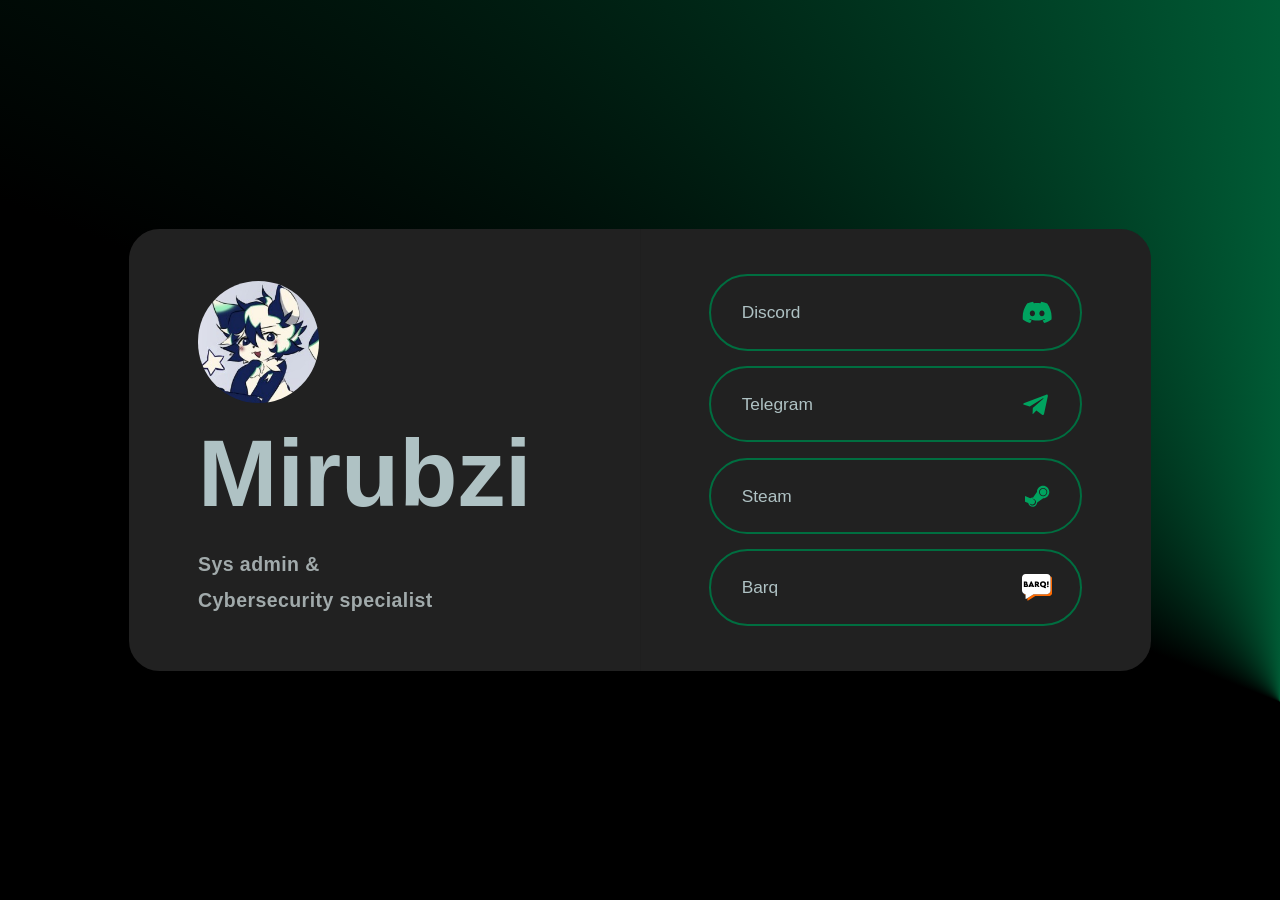
==== index.html @ ae023d07 "zxc" ====
<!DOCTYPE html>
<html lang="en" data-darkreader-proxy-injected="true">

<head>
  <meta http-equiv="Content-Type" content="text/html; charset=UTF-8">
  <title>Mirubzi</title>
  <meta name="viewport" content="width=device-width,initial-scale=1">
  <meta name="color-scheme" content="light only">
  <meta name="description" content="System administrator, cybersecurity specialist">
  <meta property="og:site_name" content="Mirubzi">
  <meta property="og:title" content="Mirubzi">
  <meta property="og:type" content="website">
  <meta property="og:description" content="System administrator, cybersecurity specialist">
  <meta property="og:image" content="https://mirubzi.carrd.co/assets/images/card.jpg?v=2075f496">
  <meta property="og:image:type" content="image/jpeg">
  <meta property="og:image:width" content="1280">
  <meta property="og:image:height" content="800">
  <meta property="og:url" content="https://mirubzi.carrd.co">
  <meta property="twitter:card" content="summary_large_image">
  <link rel="canonical" href="https://mirubzi.carrd.co/">
  <link rel="icon" type="image/x-icon" href="./img/image04.jpg">
  <link rel="alternate" hreflang="ru" href="./Mirubzi-ru.html">
  <style>
    html,
    body,
    div,
    span,
    applet,
    object,
    iframe,
    h1,
    h2,
    h3,
    h4,
    h5,
    h6,
    p,
    blockquote,
    pre,
    a,
    abbr,
    acronym,
    address,
    big,
    cite,
    code,
    del,
    dfn,
    em,
    img,
    ins,
    kbd,
    q,
    s,
    samp,
    small,
    strike,
    strong,
    sub,
    sup,
    tt,
    var,
    b,
    u,
    i,
    center,
    dl,
    dt,
    dd,
    ol,
    ul,
    li,
    fieldset,
    form,
    label,
    legend,
    table,
    caption,
    tbody,
    tfoot,
    thead,
    tr,
    th,
    td,
    article,
    aside,
    canvas,
    details,
    embed,
    figure,
    figcaption,
    footer,
    header,
    hgroup,
    menu,
    nav,
    output,
    ruby,
    section,
    summary,
    time,
    mark,
    audio,
    video {
      margin: 0;
      padding: 0;
      border: 0;
      font-size: 100%;
      font: inherit;
      vertical-align: baseline;
    }

    article,
    aside,
    details,
    figcaption,
    figure,
    footer,
    header,
    hgroup,
    menu,
    nav,
    section {
      display: block;
    }

    body {
      line-height: 1;
    }

    ol,
    ul {
      list-style: none;
    }

    blockquote,
    q {
      quotes: none;
    }

    blockquote:before,
    blockquote:after,
    q:before,
    q:after {
      content: '';
      content: none;
    }

    table {
      border-collapse: collapse;
      border-spacing: 0;
    }

    body {
      -webkit-text-size-adjust: none
    }

    mark {
      background-color: transparent;
      color: inherit
    }

    input::-moz-focus-inner {
      border: 0;
      padding: 0
    }

    input[type="text"],
    input[type="email"],
    select,
    textarea {
      -moz-appearance: none;
      -webkit-appearance: none;
      -ms-appearance: none;
      appearance: none
    }

    *,
    *:before,
    *:after {
      box-sizing: border-box;
    }

    body {
      line-height: 1.0;
      min-height: var(--viewport-height);
      min-width: 320px;
      overflow-x: hidden;
      word-wrap: break-word;
    }

    body:before {
      background-attachment: scroll;
      content: '';
      display: block;
      height: var(--background-height);
      left: 0;
      pointer-events: none;
      position: fixed;
      top: 0;
      transform: scale(1);
      width: 100vw;
      z-index: 0;
      background-image: conic-gradient(from 115deg at 100% 78%, #000000 49%, #006E40 72%);
      background-position: 0% 0%;
      background-repeat: repeat;
      background-size: auto;
    }

    body:after {
      background-color: #000000;
      content: '';
      display: block;
      height: 90%;
      left: 0;
      opacity: 0;
      pointer-events: none;
      position: fixed;
      top: 0;
      transform: scale(1);
      transition: opacity 1.375s ease-in-out 0s, visibility 1.375s 0s;
      visibility: hidden;
      width: 100%;
      z-index: 1;
    }

    body.is-loading:after {
      opacity: 1;
      visibility: visible;
    }

    :root {
      --background-height: 100vh;
      --site-language-alignment: left;
      --site-language-direction: ltr;
      --site-language-flex-alignment: flex-start;
      --site-language-indent-left: 1;
      --site-language-indent-right: 0;
      --viewport-height: 100vh;
    }

    html {
      font-size: 18pt;
    }

    u {
      text-decoration: underline;
    }

    strong {
      color: inherit;
      font-weight: bolder;
    }

    em {
      font-style: italic;
    }

    code {
      background-color: rgba(144, 144, 144, 0.25);
      border-radius: 0.25em;
      font-family: "Google Sans", sans-serif;
      font-size: 0.9em;
      font-weight: normal;
      letter-spacing: 0;
      margin: 0 0.25em;
      padding: 0.25em 0.5em;
      text-indent: 0;
    }

    mark {
      background-color: rgba(144, 144, 144, 0.25);
    }

    spoiler-text {
      -webkit-text-stroke: 0;
      background-color: rgba(32, 32, 32, 0.75);
      text-shadow: none;
      color: transparent;
      cursor: pointer;
      transition: color 0.1s ease-in-out;
    }

    spoiler-text.active {
      color: #FFFFFF;
      cursor: text;
    }

    s {
      text-decoration: line-through;
    }

    sub {
      font-size: smaller;
      vertical-align: sub;
    }

    sup {
      font-size: smaller;
      vertical-align: super;
    }

    a {
      color: inherit;
      text-decoration: underline;
      transition: color 0.25s ease;
    }

    a[onclick]:not([href]) {
      cursor: pointer;
    }

    deferred-script {
      display: none;
    }

    #wrapper {
      -webkit-overflow-scrolling: touch;
      align-items: center;
      display: flex;
      flex-direction: column;
      justify-content: center;
      min-height: var(--viewport-height);
      overflow: hidden;
      position: relative;
      z-index: 2;
    }

    #main {
      --alignment: var(--site-language-alignment);
      --flex-alignment: var(--site-language-flex-alignment);
      --indent-left: var(--site-language-indent-left);
      --indent-right: var(--site-language-indent-right);
      --border-radius-tl: 0;
      --border-radius-tr: 0;
      --border-radius-br: 0;
      --border-radius-bl: 0;
      align-items: center;
      display: flex;
      flex-grow: 0;
      flex-shrink: 0;
      justify-content: center;
      max-width: 100%;
      position: relative;
      text-align: var(--alignment);
      z-index: 1;
      transition: opacity 0.625s ease 0s, transform 0.625s ease 0s;
    }

    #main>.inner {
      --padding-horizontal: 3rem;
      --padding-vertical: 3rem;
      --spacing: 0rem;
      --width: 65rem;
      border-radius: var(--border-radius-tl) var(--border-radius-tr) var(--border-radius-br) var(--border-radius-bl);
      max-width: 100%;
      position: relative;
      width: var(--width);
      z-index: 1;
      padding: var(--padding-vertical) var(--padding-horizontal);
    }

    #main>.inner>* {
      margin-top: var(--spacing);
      margin-bottom: var(--spacing);
    }

    #main>.inner> :first-child {
      margin-top: 0 !important;
    }

    #main>.inner> :last-child {
      margin-bottom: 0 !important;
    }

    #main>.inner>.full {
      margin-left: calc(var(--padding-horizontal) * -1);
      max-width: calc(100% + calc(var(--padding-horizontal) * 2) + 0.4725px);
      width: calc(100% + calc(var(--padding-horizontal) * 2) + 0.4725px);
    }

    #main>.inner>.full:first-child {
      border-top-left-radius: inherit;
      border-top-right-radius: inherit;
      margin-top: calc(var(--padding-vertical) * -1) !important;
    }

    #main>.inner>.full:last-child {
      border-bottom-left-radius: inherit;
      border-bottom-right-radius: inherit;
      margin-bottom: calc(var(--padding-vertical) * -1) !important;
    }

    #main>.inner>.full.screen {
      border-radius: 0 !important;
      max-width: 100vw;
      position: relative;
      width: 100vw;
      left: 50%;
      margin-left: -50vw;
      right: auto;
    }

    body.is-loading #main {
      opacity: 0;
      transform: translateX(0.375rem);
    }

    body #wrapper:after {
      background-position: center;
      background-repeat: no-repeat;
      background-size: contain;
      content: '';
      display: block;
      height: 10rem;
      left: calc(50% - 5rem);
      opacity: 0;
      pointer-events: none;
      position: fixed;
      top: calc(50% - 5rem);
      transition: opacity 1s ease, visibility 1s;
      visibility: hidden;
      width: 10rem;
      z-index: 100000;
    }

    body.is-loading {
      pointer-events: none;
    }

    body.is-loading.with-loader #wrapper:after {
      background-image: url('[data-uri]');
      opacity: 1;
      transform: scale(1.0);
      visibility: visible;
    }

    body.is-playing.with-loader #wrapper:after {
      opacity: 0;
      transform: scale(0.5);
      transition: opacity 0.25s ease, transform 0.75s ease, visibility 0.25s;
      visibility: hidden;
    }

    body.is-instant #main,
    body.is-instant #main>.inner>*,
    body.is-instant #main>.inner>section>* {
      transition: none !important;
    }

    body.is-instant:after {
      display: none !important;
      transition: none !important;
    }

    .image {
      display: block;
      line-height: 0;
      max-width: 100%;
      position: relative;
    }

    .image .frame {
      -webkit-backface-visibility: hidden;
      backface-visibility: hidden;
      -webkit-transform: translate3d(0, 0, 0);
      transform: translate3d(0, 0, 0);
      display: inline-block;
      max-width: 100%;
      overflow: hidden;
      vertical-align: top;
      width: 100%;
    }

    .image .frame img {
      border-radius: 0 !important;
      max-width: 100%;
      vertical-align: top;
      width: inherit;
    }

    .image.full .frame {
      display: block;
    }

    .image.full:first-child .frame {
      border-top-left-radius: inherit;
      border-top-right-radius: inherit;
    }

    .image.full:last-child .frame {
      border-bottom-left-radius: inherit;
      border-bottom-right-radius: inherit;
    }

    .image.style1 .frame {
      width: 7rem;
      border-radius: 100%;
      transition: none;
    }

    .image.style1 .frame img {
      transition: none;
    }

    h1,
    h2,
    h3,
    p {
      direction: var(--site-language-direction);
      position: relative;
    }

    h1 span.p,
    h2 span.p,
    h3 span.p,
    p span.p {
      display: block;
      position: relative;
    }

    h1 span[style],
    h2 span[style],
    h3 span[style],
    p span[style],
    h1 strong,
    h2 strong,
    h3 strong,
    p strong,
    h1 a,
    h2 a,
    h3 a,
    p a,
    h1 code,
    h2 code,
    h3 code,
    p code,
    h1 mark,
    h2 mark,
    h3 mark,
    p mark,
    h1 spoiler-text,
    h2 spoiler-text,
    h3 spoiler-text,
    p spoiler-text {
      -webkit-text-fill-color: currentcolor;
    }

    h1.style1,
    h2.style1,
    h3.style1,
    p.style1 {
      color: #AFC2C4;
      font-family: "Google Sans", sans-serif;
      font-size: 5.5em;
      line-height: 1;
      font-weight: 550;
    }

    h1.style1 mark,
    h2.style1 mark,
    h3.style1 mark,
    p.style1 mark {
      background-color: transparent;
    }

    h1.style1 a,
    h2.style1 a,
    h3.style1 a,
    p.style1 a {
      text-decoration: none;
    }

    h1.style1 a:hover,
    h2.style1 a:hover,
    h3.style1 a:hover,
    p.style1 a:hover {
      text-decoration: underline;
    }

    h1.style1 span.p:nth-child(n + 2),
    h2.style1 span.p:nth-child(n + 2),
    h3.style1 span.p:nth-child(n + 2),
    p.style1 span.p:nth-child(n + 2) {
      margin-top: 1rem;
    }

    h1.style2,
    h2.style2,
    h3.style2,
    p.style2 {
      color: rgba(189, 200, 201, 0.82);
      font-family: "Google Sans", sans-serif;
      letter-spacing: 0.025rem;
      width: calc(100% + 0.025rem);
      font-size: 1.125em;
      line-height: 1.875;
      font-weight: 700;
    }

    h1.style2 mark,
    h2.style2 mark,
    h3.style2 mark,
    p.style2 mark {
      color: #6EFFBF;
      background-color: transparent;
    }

    h1.style2 a,
    h2.style2 a,
    h3.style2 a,
    p.style2 a {
      text-decoration: underline;
    }

    h1.style2 a:hover,
    h2.style2 a:hover,
    h3.style2 a:hover,
    p.style2 a:hover {
      text-decoration: none;
    }

    h1.style2 span.p:nth-child(n + 2),
    h2.style2 span.p:nth-child(n + 2),
    h3.style2 span.p:nth-child(n + 2),
    p.style2 span.p:nth-child(n + 2) {
      margin-top: 1rem;
    }

    .buttons {
      cursor: default;
      display: flex;
      justify-content: var(--flex-alignment);
      letter-spacing: 0;
      padding: 0;
    }

    .buttons li {
      max-width: 100%;
      text-align: var(--alignment);
    }

    .buttons li a {
      align-items: center;
      justify-content: center;
      max-width: 100%;
      text-align: center;
      text-decoration: none;
      vertical-align: middle;
      white-space: nowrap;
    }

    .buttons.style2 {
      gap: 0.375rem;
      flex-direction: row;
      flex-wrap: wrap;
    }

    .buttons.style2:not(:first-child) {
      margin-top: 0rem !important;
    }

    .buttons.style2:not(:last-child) {
      margin-bottom: 0rem !important;
    }

    .buttons.style2 li a {
      display: inline-flex;
      width: 12.625rem;
      height: 2.5rem;
      line-height: 2.5rem;
      padding: 0 0.5rem;
      vertical-align: middle;
      font-family: "Google Sans", sans-serif;
      letter-spacing: -0.025rem;
      font-size: 0.75em;
      font-weight: 400;
      border-radius: 2.5rem;
      transition: transform 0.5s ease, color 0.5s ease, background-color 0.5s ease, border-color 0.5s ease;
    }

    .buttons.style2 li a svg {
      display: block;
      fill: #AFC2C4;
      flex-grow: 0;
      flex-shrink: 0;
      height: 100%;
      min-width: 16px;
      width: 1.375em;
      margin-left: -0.125em;
      margin-right: calc(0.375rem + 0rem);
      transition: fill 0.5s ease;
    }

    .buttons.style2 li a .label {
      direction: var(--site-language-direction);
      overflow: hidden;
    }

    .buttons.style2 .button {
      color: #AFC2C4;
      border: solid 2px #006E40;
    }

    .buttons.style2 li a:hover {
      transform: scale(1.025);
    }

    #buttons01 .n01 svg {
      fill: #00A35F;
    }

    .buttons.style1 {
      gap: 0.875rem;
      flex-direction: column;
      flex-wrap: nowrap;
    }

    .buttons.style1 li a {
      display: inline-flex;
      width: 100vw;
      height: auto;
      line-height: 2rem;
      padding: 0 1.75rem;
      vertical-align: middle;
      font-family: "Google Sans", sans-serif;
      font-size: 1em;
      font-weight: 400;
      border-radius: 2.5rem;
      flex-direction: row-reverse;
      justify-content: flex-end;
      padding-bottom: 1.09375rem;
      padding-top: 1.09375rem;
      white-space: normal;
      align-items: flex-start;
      transition: transform 0.5s ease, color 0.5s ease, background-color 0.5s ease, border-color 0.5s ease;
    }

    .buttons.style1 li a svg {
      display: block;
      fill: #AFC2C4;
      flex-grow: 0;
      flex-shrink: 0;
      height: 2rem;
      min-width: 16px;
      width: 1.75em;
      margin-left: 0.5em;
      margin-right: calc(-0.125em + 0rem);
      transition: fill 0.5s ease;
    }

    .buttons.style1 li a .label {
      direction: var(--site-language-direction);
      overflow: hidden;
      flex-grow: 1;
      flex-shrink: 1;
      text-align: left;
      width: 100%;
    }

    .buttons.style1 .button {
      color: #AFC2C4;
      border: solid 2px #006E40;
    }

    .buttons.style1 li a:hover {
      transform: scale(1.06);
    }

    #buttons04 .n01 svg {
      fill: #00A35F;
    }

    #buttons04 .n02 svg {
      fill: #00A35F;
    }

    #buttons04 .n03 svg {
      fill: #00A35F;
    }

    #buttons04 .n04 svg {
      fill: #00A35F;
    }

    #buttons04 .n05 svg {
      fill: #00A35F;
    }

    .container {
      position: relative;
    }

    .container>.wrapper {
      vertical-align: top;
      position: relative;
      max-width: 100%;
      border-radius: inherit;
    }

    .container>.wrapper>.inner {
      vertical-align: top;
      position: relative;
      max-width: 100%;
      border-radius: inherit;
      text-align: var(--alignment);
    }

    #main .container.full:first-child>.wrapper {
      border-top-left-radius: inherit;
      border-top-right-radius: inherit;
    }

    #main .container.full:last-child>.wrapper {
      border-bottom-left-radius: inherit;
      border-bottom-right-radius: inherit;
    }

    #main .container.full:first-child>.wrapper>.inner {
      border-top-left-radius: inherit;
      border-top-right-radius: inherit;
    }

    #main .container.full:last-child>.wrapper>.inner {
      border-bottom-left-radius: inherit;
      border-bottom-right-radius: inherit;
    }

    #container01 {
      display: flex;
      width: 100%;
      align-items: center;
      justify-content: center;
      background-color: #212121;
      border-color: rgba(0, 0, 0, 0.051);
      border-style: solid;
      border-radius: 1.75rem;
    }

    #container01>.wrapper>.inner {
      --gutters: calc(var(--padding-horizontal) * 2);
      --padding-horizontal: 4rem;
      --padding-vertical: 2.625rem;
      --spacing: 1.375rem;
      padding: var(--padding-vertical) var(--padding-horizontal);
      border-radius: calc(1.75rem - 1px);
    }

    #container01>.wrapper {
      max-width: var(--width);
      width: 100%;
    }

    #container01.default>.wrapper>.inner>* {
      margin-bottom: var(--spacing);
      margin-top: var(--spacing);
    }

    #container01.default>.wrapper>.inner>*:first-child {
      margin-top: 0 !important;
    }

    #container01.default>.wrapper>.inner>*:last-child {
      margin-bottom: 0 !important;
    }

    #container01.columns>.wrapper>.inner {
      flex-wrap: wrap;
      display: flex;
      align-items: center;
    }

    #container01.columns>.wrapper>.inner>* {
      flex-grow: 0;
      flex-shrink: 0;
      max-width: 100%;
      text-align: var(--alignment);
      padding: 0 0 0 var(--gutters);
    }

    #container01.columns>.wrapper>.inner>*>* {
      margin-bottom: var(--spacing);
      margin-top: var(--spacing);
    }

    #container01.columns>.wrapper>.inner>*>*:first-child {
      margin-top: 0 !important;
    }

    #container01.columns>.wrapper>.inner>*>*:last-child {
      margin-bottom: 0 !important;
    }

    #container01.columns>.wrapper>.inner>*:first-child {
      margin-left: calc(var(--gutters) * -1);
    }

    #container01.columns>.wrapper>.inner>*:before {
      border-left: solid 1px rgba(0, 0, 0, 0.051);
      content: '';
      display: block;
      margin-left: calc((var(--gutters) * -0.5) - 0.5px);
      position: absolute;
      width: 0;
      height: 100%;
      top: 0;
    }

    #container01.columns>.wrapper>.inner>*:first-child:before {
      display: none;
    }

    #container01.default>.wrapper>.inner>.full {
      margin-left: calc(var(--padding-horizontal) * -1);
      max-width: none !important;
      width: calc(100% + (var(--padding-horizontal) * 2) + 0.4725px);
    }

    #container01.default>.wrapper>.inner>.full:first-child {
      margin-top: calc(var(--padding-vertical) * -1) !important;
      border-top-left-radius: inherit;
      border-top-right-radius: inherit;
    }

    #container01.default>.wrapper>.inner>.full:last-child {
      margin-bottom: calc(var(--padding-vertical) * -1) !important;
      border-bottom-left-radius: inherit;
      border-bottom-right-radius: inherit;
    }

    #container01.columns>.wrapper>.inner>div>.full {
      margin-left: calc((var(--gutters) * -0.5) + 0.5px);
      max-width: none !important;
      width: calc(100% + var(--gutters) + 0.4725px - 1px);
    }

    #container01.columns>.wrapper>.inner>div:first-child>.full {
      margin-left: calc(var(--padding-horizontal) * -1);
      width: calc(100% + var(--padding-horizontal) + calc(var(--gutters) * 0.5) + 0.4725px - 0.5px);
    }

    #container01.columns>.wrapper>.inner>div:last-child>.full {
      width: calc(100% + var(--padding-horizontal) + calc(var(--gutters) * 0.5) + 0.4725px - 0.5px);
    }

    #container01.columns>.wrapper>.inner>div>.full:first-child {
      margin-top: calc(var(--padding-vertical) * -1) !important;
    }

    #container01.columns>.wrapper>.inner>div>.full:last-child {
      margin-bottom: calc(var(--padding-vertical) * -1) !important;
    }

    #container01.columns>.wrapper>.inner>.full {
      align-self: stretch;
    }

    #container01.columns>.wrapper>.inner>.full:first-child {
      border-bottom-left-radius: inherit;
      border-top-left-radius: inherit;
    }

    #container01.columns>.wrapper>.inner>.full:last-child {
      border-bottom-right-radius: inherit;
      border-top-right-radius: inherit;
    }

    #container01.columns>.wrapper>.inner>.full>.full:first-child:last-child {
      border-radius: inherit;
      height: calc(100% + (var(--padding-vertical) * 2));
    }

    #container01.columns>.wrapper>.inner>.full>.full:first-child:last-child>* {
      border-radius: inherit;
      height: 100%;
      position: absolute;
      width: 100%;
    }

    #container01>.wrapper>.inner> :nth-child(1) {
      width: calc(50% + (var(--gutters) / 2));
      --alignment: left;
      --flex-alignment: flex-start;
      --indent-left: 1;
      --indent-right: 0;
    }

    #container01>.wrapper>.inner> :nth-child(2) {
      width: calc(50% + (var(--gutters) / 2));
    }

    #credits span {
      color: rgba(128, 128, 128, 0.498);
      margin-top: 1.5rem !important;
    }

    @media (max-width: 1920px) {}

    @media (max-width: 1680px) {
      html {
        font-size: 13pt;
      }
    }

    @media (max-width: 1280px) {
      html {
        font-size: 13pt;
      }
    }

    @media (max-width: 1024px) {}

    @media (max-width: 980px) {
      html {
        font-size: 11pt;
      }
    }

    @media (max-width: 736px) {
      html {
        font-size: 11pt;
      }

      #main>.inner {
        --padding-horizontal: 2rem;
        --padding-vertical: 3rem;
        --spacing: 0rem;
      }

      .image.style1:not(:first-child) {
        margin-top: 1.5rem !important;
      }

      .image.style1:not(:last-child) {
        margin-bottom: 1.5rem !important;
      }

      .image.style1 .frame {
        width: 7rem;
      }

      h1.style1,
      h2.style1,
      h3.style1,
      p.style1 {
        letter-spacing: 0rem;
        width: 100%;
        font-size: 2.75em;
        line-height: 1;
      }

      h1.style2,
      h2.style2,
      h3.style2,
      p.style2 {
        letter-spacing: 0.021875rem;
        width: calc(100% + 0.021875rem);
        font-size: 0.875em;
        line-height: 1.875;
      }

      .buttons.style2 {
        gap: 0.375rem;
      }

      .buttons.style2:not(:first-child) {
        margin-top: 0rem !important;
      }

      .buttons.style2:not(:last-child) {
        margin-bottom: 0rem !important;
      }

      .buttons.style2 li a {
        letter-spacing: -0.025rem;
        font-size: 0.75em;
      }

      .buttons.style2 li a svg {
        width: 1.375em;
      }

      .buttons.style1 {
        gap: 0.875rem;
      }

      .buttons.style1 li a {
        letter-spacing: 0rem;
        font-size: 1em;
      }

      .buttons.style1 li a svg {
        width: 1.75em;
      }

      #container01 {
        --alignment: center;
        --flex-alignment: center;
        --indent-left: 1;
        --indent-right: 1;
      }

      #container01>.wrapper>.inner {
        --gutters: 5rem;
        --padding-horizontal: 2.5rem;
        --padding-vertical: 4rem;
        --spacing: 1.375rem;
      }

      #container01.columns>.wrapper>.inner {
        flex-direction: column !important;
        flex-wrap: nowrap !important;
      }

      #container01.columns>.wrapper>.inner>span {
        height: 0;
        margin-top: calc(var(--gutters) * -1);
        pointer-events: none;
        visibility: hidden;
      }

      #container01.columns>.wrapper>.inner>span:first-child+div:before {
        display: none !important;
      }

      #container01.columns>.wrapper>.inner>*:first-child {
        margin-left: 0 !important;
        padding-top: 0 !important;
      }

      #container01.columns>.wrapper>.inner>* {
        padding: calc(var(--gutters) * 0.3) 0 !important;
      }

      #container01.columns>.wrapper>.inner>*:before {
        border-top: solid 1px rgba(0, 0, 0, 0.051) !important;
        height: 0 !important;
        margin-left: 0 !important;
        top: auto !important;
        margin-top: calc((var(--gutters) * -0.5) - 0.5px) !important;
        left: 0 !important;
        width: 100% !important;
      }

      #container01.columns>.wrapper>.inner>*:last-child {
        padding-bottom: 0 !important;
      }

      #container01.columns>.wrapper>.inner>*:first-child:before {
        display: none !important;
      }

      #container01.columns>.wrapper>.inner>*:last-child:before {
        display: block !important;
      }

      #container01.columns>.wrapper>.inner>div>.full {
        margin-left: calc(var(--padding-horizontal) * -1);
        width: calc(100% + (var(--padding-horizontal) * 2) + 0.4725px);
      }

      #container01.columns>.wrapper>.inner>div:first-of-type>.full {
        margin-left: calc(var(--padding-horizontal) * -1);
        width: calc(100% + (var(--padding-horizontal) * 2) + 0.4725px);
      }

      #container01.columns>.wrapper>.inner>div:last-of-type>.full {
        margin-left: calc(var(--padding-horizontal) * -1);
        width: calc(100% + (var(--padding-horizontal) * 2) + 0.4725px);
      }

      #container01.columns>.wrapper>.inner>div>.full:first-child {
        margin-top: calc((var(--gutters) * -0.5) + 0.5px) !important;
      }

      #container01.columns>.wrapper>.inner>div>.full:last-child {
        margin-bottom: calc((var(--gutters) * -0.5) + 0.5px) !important;
      }

      #container01.columns>.wrapper>.inner>div:first-of-type>.full:first-child {
        margin-top: calc(var(--padding-vertical) * -1) !important;
      }

      #container01.columns>.wrapper>.inner>div:last-of-type>.full:last-child {
        margin-bottom: calc(var(--padding-vertical) * -1) !important;
      }

      #container01.columns>.wrapper>.inner>div:first-of-type,
      #container01.columns>.wrapper>.inner>div:first-of-type>.full:first-child {
        border-top-left-radius: inherit;
        border-top-right-radius: inherit;
      }

      #container01.columns>.wrapper>.inner>div:last-of-type,
      #container01.columns>.wrapper>.inner>div:last-of-type>.full:last-child {
        border-bottom-left-radius: inherit;
        border-bottom-right-radius: inherit;
      }

      #container01.columns>.wrapper>.inner>div:first-of-type,
      #container01.columns>.wrapper>.inner>div:first-of-type>.full:last-child {
        border-bottom-left-radius: 0 !important;
      }

      #container01.columns>.wrapper>.inner>div:last-of-type,
      #container01.columns>.wrapper>.inner>div:last-of-type>.full:first-child {
        border-top-right-radius: 0 !important;
      }

      #container01.columns>.wrapper>.inner>.full>.full:first-child:last-child {
        height: auto;
      }

      #container01.columns>.wrapper>.inner>.full>.full:first-child:last-child>* {
        height: auto;
        position: relative;
        width: auto;
      }

      #container01>.wrapper>.inner> :nth-child(1) {
        --alignment: center;
        --flex-alignment: center;
        --indent-left: 1;
        --indent-right: 1;
        min-height: 100% !important;
        width: 100% !important;
      }

      #container01>.wrapper>.inner> :nth-child(2) {
        --alignment: center;
        --flex-alignment: center;
        --indent-left: 1;
        --indent-right: 1;
        min-height: 100% !important;
        width: 100% !important;
      }
    }

    @media (max-width: 480px) {
      #main>.inner {
        --spacing: 0rem;
      }

      .buttons.style2 li a {
        width: 13.5rem;
      }

      .buttons.style1 li a {
        max-width: 100%;
        width: 100%;
      }

      #container01>.wrapper>.inner {
        --spacing: 1.203125rem;
      }
    }

    @media (max-width: 360px) {
      #main>.inner {
        --padding-horizontal: 1.5rem;
        --padding-vertical: 2.25rem;
        --spacing: 0rem;
      }

      h1.style1,
      h2.style1,
      h3.style1,
      p.style1 {
        font-size: 2.75em;
      }

      h1.style2,
      h2.style2,
      h3.style2,
      p.style2 {
        font-size: 0.875em;
      }

      .buttons.style2 {
        gap: 0.28125rem;
      }

      .buttons.style1 {
        gap: 0.65625rem;
      }

      #container01>.wrapper>.inner {
        --gutters: 5rem;
        --padding-horizontal: 1.875rem;
        --padding-vertical: 3rem;
        --spacing: 1.03125rem;
      }
    }
  </style><noscript>
    <style>
      <link rel="preconnect"href="https://fonts.googleapis.com"><link rel="preconnect"href="https://fonts.gstatic.com"crossorigin><link href="https://fonts.googleapis.com/css2?family=Google+Sans:ital,opsz,wght@0,17..18,400..700;1,17..18,400..700&display=swap"rel="stylesheet">body {
        overflow: auto !important;
      }

      body:after {
        display: none !important;
      }

      #main>.inner {
        opacity: 1.0 !important;
      }

      #main {
        opacity: 1.0 !important;
        transform: none !important;
        transition: none !important;
        filter: none !important;
      }
    </style>
  </noscript>
  <style></style>
  <style id="doki_themed_selection">
    :root {
      caret-color: #874488 !important;
    }

    ::selection {
      color: #fbfbfb !important;
      background-color: #452346 !important;
    }
  </style>
</head>

<body class="is-ready"><svg xmlns="http://www.w3.org/2000/svg" version="1.1" xmlns:xlink="http://www.w3.org/1999/xlink"
    viewBox="0 0 40 40" display="none" width="0" height="0">
    <symbol id="icon-7a66fac84dc5d9fb5fafce395a384d40" viewBox="0 0 40 40">
      <path
        d="M20,3C10.6,3,3,10.6,3,20s7.6,17,17,17s17-7.6,17-17S29.4,3,20,3z M34.8,18.9h-6.2c-0.1-2.2-0.3-4.2-0.8-6.1 c1.5-0.4,3-0.9,4.2-1.5c0.6,0.9,1.2,1.8,1.6,2.9C34.3,15.7,34.7,17.3,34.8,18.9z M25.7,26.7c-1.5-0.3-3.1-0.4-4.6-0.5v-5.1h5.4 c-0.1,1.8-0.3,3.5-0.6,5.1C25.8,26.3,25.8,26.5,25.7,26.7z M14.2,26.2c-0.3-1.6-0.6-3.3-0.6-5.1h5.4v5.1c-1.6,0-3.2,0.2-4.6,0.5 C14.2,26.5,14.2,26.3,14.2,26.2z M14.3,13.3c1.5,0.3,3.1,0.4,4.6,0.5v5.1h-5.4c0.1-1.8,0.3-3.5,0.6-5.1 C14.2,13.7,14.2,13.5,14.3,13.3z M21.1,5.4C21.4,5.6,21.7,5.7,22,6c0.8,0.7,1.6,1.7,2.2,3c0.4,0.7,0.7,1.5,0.9,2.3 c-1.3,0.2-2.7,0.4-4,0.4V5.4z M18,6c0.3-0.3,0.6-0.4,0.9-0.6v6.2c-1.4,0-2.8-0.2-4-0.4c0.3-0.8,0.6-1.6,0.9-2.3 C16.5,7.7,17.2,6.7,18,6z M18.9,28.4v6.2c-0.3-0.1-0.6-0.3-0.9-0.6c-0.8-0.7-1.6-1.7-2.2-3c-0.4-0.7-0.7-1.5-0.9-2.3 C16.2,28.6,17.5,28.4,18.9,28.4z M22,34c-0.3,0.3-0.6,0.4-0.9,0.6v-6.2c1.4,0,2.8,0.2,4,0.4c-0.3,0.8-0.6,1.6-0.9,2.3 C23.5,32.3,22.8,33.3,22,34z M21.1,18.9v-5.1c1.6,0,3.2-0.2,4.6-0.5c0,0.2,0.1,0.4,0.1,0.5c0.3,1.6,0.6,3.3,0.6,5.1H21.1z M30.5,9.5 c0,0,0.1,0.1,0.1,0.1c-1,0.4-2.2,0.8-3.4,1.1c-0.6-1.9-1.4-3.5-2.4-4.8c0.3,0.1,0.6,0.2,0.9,0.3C27.5,7.1,29.1,8.1,30.5,9.5z M14.2,6.3c0.3-0.1,0.6-0.2,0.9-0.3c-0.9,1.3-1.7,2.9-2.4,4.8c-1.2-0.3-2.3-0.7-3.4-1.1c0,0,0.1-0.1,0.1-0.1 C10.9,8.1,12.5,7.1,14.2,6.3z M7.9,11.4c1.3,0.6,2.7,1.1,4.2,1.5c-0.4,1.9-0.7,3.9-0.8,6.1H5.2c0.1-1.6,0.5-3.2,1.1-4.7 C6.8,13.2,7.3,12.3,7.9,11.4z M5.2,21.1h6.2c0.1,2.2,0.3,4.2,0.8,6.1c-1.5,0.4-3,0.9-4.2,1.5c-0.6-0.9-1.2-1.8-1.6-2.9 C5.7,24.3,5.3,22.7,5.2,21.1z M9.5,30.5c0,0-0.1-0.1-0.1-0.1c1-0.4,2.2-0.8,3.4-1.1c0.6,1.9,1.4,3.5,2.4,4.8 c-0.3-0.1-0.6-0.2-0.9-0.3C12.5,32.9,10.9,31.9,9.5,30.5z M25.8,33.7c-0.3,0.1-0.6,0.2-0.9,0.3c0.9-1.3,1.7-2.9,2.4-4.8 c1.2,0.3,2.3,0.7,3.4,1.1c0,0-0.1,0.1-0.1,0.1C29.1,31.9,27.5,32.9,25.8,33.7z M32.1,28.6c-1.3-0.6-2.7-1.1-4.2-1.5 c0.4-1.9,0.7-3.9,0.8-6.1h6.2c-0.1,1.6-0.5,3.2-1.1,4.7C33.2,26.8,32.7,27.7,32.1,28.6z">
      </path>
    </symbol>
    <symbol id="icon-3b7eeeccbb457780f277fce4669f67a0" viewBox="0 0 40 40">
      <path
        d="M33.2,8.3c-2.5-1.1-5.1-1.9-7.9-2.4c-0.3,0.6-0.7,1.4-1,2c-2.9-0.4-5.8-0.4-8.7,0c-0.3-0.6-0.7-1.4-1-2 c-2.8,0.5-5.4,1.3-7.9,2.4c-5,7.2-6.3,14.2-5.6,21.1c3.3,2.3,6.5,3.8,9.6,4.7c0.8-1,1.5-2.1,2.1-3.3c-1.1-0.4-2.2-0.9-3.2-1.5 c0.3-0.2,0.5-0.4,0.8-0.6c6.3,2.8,13,2.8,19.2,0c0.3,0.2,0.5,0.4,0.8,0.6c-1,0.6-2.1,1.1-3.2,1.5c0.6,1.1,1.3,2.2,2.1,3.3 c3.1-0.9,6.3-2.4,9.6-4.7C39.7,21.4,37.5,14.4,33.2,8.3z M13.7,25.1c-1.9,0-3.4-1.7-3.4-3.7s1.5-3.7,3.4-3.7c1.9,0,3.5,1.7,3.4,3.7 C17.1,23.4,15.6,25.1,13.7,25.1z M26.3,25.1c-1.9,0-3.4-1.7-3.4-3.7s1.5-3.7,3.4-3.7c1.9,0,3.5,1.7,3.4,3.7 C29.7,23.4,28.2,25.1,26.3,25.1z">
      </path>
    </symbol>
    <symbol id="icon-96fc68818d10374399c6dcf28fe98f75" viewBox="0 0 40 40">
      <path
        d="M34,9.6l-4.9,22.9c-0.3,1.6-1.3,2-2.7,1.2L19,28.3l-3.6,3.5c-0.3,0.4-0.7,0.8-1.5,0.8l0.4-7.6l0,0l-0.1,0 l13.9-12.4c0.7-0.6-0.1-0.8-0.9-0.3L10.2,22.9l-7.4-2.3c-1.7-0.4-1.7-1.6,0.3-2.3l28.8-11C33.2,6.7,34.5,7.6,34,9.6z">
      </path>
    </symbol>
    <symbol id="icon-56a1e10494600ea42075d3aa573d5839" viewBox="0 0 40 40">
      <path
        d="M32.3,14.4c0,1.2-0.4,2.2-1.3,3.1s-1.9,1.3-3.1,1.3s-2.2-0.4-3.1-1.3c-0.9-0.9-1.3-1.9-1.3-3.1s0.4-2.2,1.3-3.1 c0.9-0.9,1.9-1.3,3.1-1.3s2.2,0.4,3.1,1.3S32.3,13.2,32.3,14.4z M18.5,27.6c0-1.2-0.4-2.3-1.3-3.2c-0.9-0.9-1.9-1.3-3.2-1.3 c-0.3,0-0.6,0-1,0.1l1.9,0.8c0.9,0.4,1.6,1,2,1.9c0.4,0.9,0.4,1.8,0,2.7c-0.4,0.9-1,1.6-1.9,1.9c-0.9,0.4-1.8,0.4-2.7,0 c-0.3-0.1-0.6-0.2-1.1-0.4c-0.5-0.2-0.9-0.3-1.1-0.4c0.4,0.7,0.9,1.3,1.6,1.7c0.7,0.4,1.5,0.7,2.3,0.7c1.2,0,2.3-0.4,3.2-1.3 C18.1,29.9,18.5,28.9,18.5,27.6L18.5,27.6z M33.3,14.4c0-1.5-0.5-2.8-1.6-3.8C30.7,9.5,29.4,9,27.9,9c-1.5,0-2.8,0.5-3.9,1.6 c-1.1,1.1-1.6,2.3-1.6,3.8c0,1.5,0.5,2.8,1.6,3.9c1.1,1.1,2.4,1.6,3.9,1.6c1.5,0,2.8-0.5,3.8-1.6C32.8,17.2,33.3,15.9,33.3,14.4z M36,14.4c0,2.2-0.8,4.2-2.4,5.7c-1.6,1.6-3.5,2.4-5.7,2.4l-7.8,5.7c-0.1,1.5-0.8,2.8-1.9,3.9s-2.5,1.6-4.1,1.6 c-1.4,0-2.7-0.5-3.8-1.4s-1.8-2-2.1-3.4L4,27.3v-7.7l6.9,2.8c0.9-0.6,2-0.9,3.1-0.9c0.2,0,0.4,0,0.6,0l5.1-7.3 c0-2.2,0.8-4.1,2.4-5.7s3.5-2.4,5.7-2.4c2.2,0,4.2,0.8,5.7,2.4C35.2,10.3,36,12.2,36,14.4z">
      </path>
    </symbol>
    <symbol id="icon-6f1173b99f06aa4855b8fd26db52c969" viewBox="0 0 40 40">
      <path
        d="M26.9,26.3c0-0.4-0.2-0.8-0.6-1c-2.6-1.5-5.6-2.3-9-2.3c-1.8,0-3.7,0.2-5.8,0.7c-0.6,0.1-0.8,0.5-0.8,1 c0,0.3,0.1,0.5,0.3,0.7c0.2,0.2,0.4,0.3,0.7,0.3c0.1,0,0.3-0.1,0.7-0.2c1.8-0.4,3.4-0.5,4.9-0.5c3,0,5.7,0.7,8,2.1 c0.3,0.1,0.5,0.2,0.7,0.2c0.3,0,0.5-0.1,0.7-0.3C26.8,26.8,26.9,26.6,26.9,26.3L26.9,26.3z M28.8,22c0-0.5-0.2-0.9-0.7-1.2 c-3.2-1.9-6.8-2.8-11-2.8c-2,0-4.1,0.3-6.1,0.8c-0.6,0.2-1,0.6-1,1.3c0,0.3,0.1,0.6,0.4,0.9c0.2,0.2,0.5,0.4,0.9,0.4 c0.1,0,0.3-0.1,0.7-0.2c1.6-0.4,3.3-0.7,5-0.7c3.7,0,7,0.8,9.8,2.5c0.3,0.2,0.6,0.3,0.8,0.3c0.3,0,0.6-0.1,0.9-0.4 C28.7,22.6,28.8,22.3,28.8,22L28.8,22z M31,17c0-0.6-0.3-1.1-0.8-1.4c-1.7-1-3.6-1.7-5.9-2.2c-2.2-0.5-4.5-0.8-6.9-0.8 c-2.7,0-5.2,0.3-7.3,0.9c-0.3,0.1-0.6,0.3-0.8,0.5c-0.2,0.2-0.3,0.6-0.3,1c0,0.4,0.1,0.8,0.4,1c0.3,0.3,0.6,0.4,1,0.4 c0.1,0,0.4-0.1,0.8-0.2c1.8-0.5,3.8-0.7,6.2-0.7c2.1,0,4.2,0.2,6.2,0.7c2,0.5,3.7,1.1,5.1,1.9c0.3,0.2,0.5,0.2,0.8,0.2 c0.4,0,0.7-0.1,1-0.4C30.8,17.8,31,17.4,31,17L31,17z M35.1,20c0,2.8-0.7,5.4-2.1,7.7c-1.4,2.4-3.3,4.2-5.6,5.6 c-2.4,1.4-4.9,2.1-7.7,2.1c-2.8,0-5.4-0.7-7.7-2.1c-2.4-1.4-4.2-3.3-5.6-5.6S4.2,22.8,4.2,20s0.7-5.4,2.1-7.7S9.5,8,11.9,6.6 s4.9-2.1,7.7-2.1c2.8,0,5.4,0.7,7.7,2.1s4.2,3.3,5.6,5.6C34.4,14.6,35.1,17.2,35.1,20z">
      </path>
    </symbol>
    <symbol id="icon-8cb9e3ae2ca9ddf0ade7aaa40776dc7a" viewBox="0 0 40 40">
      <path
        d="M37.9,20.5c-1.2,3.3-4,5.3-6.2,4.4c-2.2-0.8-2.6-4.1-1.3-7.4c1.2-3.3,3.6-5.3,5.8-4.4 C38.4,13.9,39.1,17.2,37.9,20.5z M24.5,15.5c-2.5-0.6-3.3-4.1-2.3-7.7c0.9-3.6,3.3-6.1,5.7-5.4c2.5,0.6,3.7,4.1,2.7,7.7 C29.7,13.7,26.9,16.1,24.5,15.5z M21,19.7c2.2,0.8,5,2.2,8.9,8.2c3.9,6-0.1,9.3-1.4,9.6c-1.2,0.3-2.6,0.6-5.7-1.2 c-1.4-0.8-2.3-0.9-2.8-1c-0.6,0.1-1.4,0.2-2.8,1c-3.1,1.8-4.5,1.5-5.7,1.2c-1.2-0.3-5.3-3.6-1.4-9.6c3.9-6,6.7-7.4,8.9-8.2 C19.2,19.7,20.9,19.7,21,19.7z M15.5,15.5c-2.5,0.6-5.2-1.8-6.1-5.4C8.5,6.4,9.7,3,12.1,2.3c2.5-0.6,4.8,1.8,5.7,5.4 C18.8,11.4,18,14.9,15.5,15.5z M8.3,24.9c-2.2,0.8-5-1.1-6.2-4.4c-1.2-3.3-0.4-6.6,1.8-7.4s4.6,1.1,5.8,4.4 C10.9,20.7,10.5,24.1,8.3,24.9z">
      </path>
    </symbol>
  </svg>
  <div id="wrapper">
    <div id="main">
      <div class="inner">
        <div id="container01" class="container columns">
          <div class="wrapper">
            <div class="inner" data-onvisible-trigger="1" data-reorder="0,1">
              <div>
                <div id="image04" class="style1 image" style="opacity: 1; transform: none;"><span class="frame"><img
                      src="./img/image04.jpg" alt=""></span></div>
                <h1 id="text01" class="style1" style="opacity: 1; transform: none;">Mirubzi</h1>
                <p id="text06" class="style2" style="opacity: 1; transform: none;"><span class="p">Sys
                    admin &<br> Cybersecurity specialist</span></p>
              </div>
              <div>
                <ul id="buttons04" class="style1 buttons">
                  <li style="opacity: 1; transform: none;"><a href="https://discord.com/users/Mirubzi"
                      class="button n01"><svg aria-labelledby="icon-title">
                        <title class="icon-title">Discord</title>
                        <use xlink:href="#icon-3b7eeeccbb457780f277fce4669f67a0"></use>
                      </svg><span class="label">Discord</span></a></li>
                  <li style="opacity: 1; transform: none;"><a href="https://t.me/Mirubzi2" class="button n02"><svg
                        aria-labelledby="icon-title">
                        <title class="icon-title">Telegram</title>
                        <use xlink:href="#icon-96fc68818d10374399c6dcf28fe98f75"></use>
                      </svg><span class="label">Telegram</span></a></li>
                  <li style="opacity: 1; transform: none;"><a href="https://steamcommunity.com/class/Mirubzi/"
                      class="button n03"><svg aria-labelledby="icon-title">
                        <title class="icon-title">Steam</title>
                        <use xlink:href="#icon-56a1e10494600ea42075d3aa573d5839"></use>
                      </svg><span class="label">Steam</span></a></li>
                  <li style="opacity: 1; transform: none;"><a
                      href="barq://profiles/69a7301e-e48f-488d-ae70-dc4ffbd2d5ae" class="button n04">
                      <?xml version="1.0" encoding="UTF-8"?>
                      <svg viewBox="0 0 408 360" version="1.1" xmlns="http://www.w3.org/2000/svg"
                        xmlns:xlink="http://www.w3.org/1999/xlink">
                        <title>Logo</title>
                        <defs>
                          <path
                            d="M384,47.6783738 L384,224.286416 C384,250.921324 362.438342,271.96479 336.001875,271.96479 L156.008906,271.96479 L64.5674717,330.067042 C47.9981251,342.14719 47.9981251,333.594447 47.9981251,323.799643 L47.9981251,271.96479 C21.5616577,271.96479 0,250.241284 0,224.286416 L0,47.6783738 C0,21.0434661 21.5616577,0 47.9981251,0 L335.986876,0 C363.075817,0 384,21.7235063 384,47.6783738 Z"
                            id="path-1" />
                        </defs>
                        <g id="Final-Version-2022" stroke="none" stroke-width="1" fill="none" fill-rule="evenodd">
                          <g id="White-Message-Orange-Line-Copy-3" transform="translate(-52.000000, -96.000000)">
                            <g id="Logo" transform="translate(52.000000, 96.000000)">
                              <path
                                d="M408,71.6783738 L408,248.286416 C408,274.921324 386.438342,295.96479 360.001875,295.96479 L180.008906,295.96479 L88.5674717,354.067042 C72.4952055,365.784785 72.0130375,358.089042 71.9985724,348.677298 L71.9980179,325.344194 L156.008906,271.96479 L336.001875,271.96479 C362.438342,271.96479 384,250.921324 384,224.286416 L384,47.6783738 C384,40.7777729 382.520944,34.1762718 379.84021,28.2026068 C396.646714,35.7371391 408,52.5598059 408,71.6783738 Z M28.215017,267.666561 C34.2524862,270.421657 40.9521641,271.96479 47.9981251,271.96479 L47.9982053,289.484657 C39.4467439,284.511511 32.5545534,276.991055 28.3870873,268.040163 Z"
                                id="Shadow" fill="#FF6A00" fill-rule="nonzero" />
                              <mask id="mask-2" fill="white">
                                <use xlink:href="#path-1" />
                              </mask>
                              <use id="Message-bubble" fill="#FFFFFF" fill-rule="nonzero" xlink:href="#path-1" />
                              <g id="barq!-text" mask="url(#mask-2)" fill="#000000" fill-rule="nonzero">
                                <g transform="translate(24.500000, 98.586845)" id="Shape">
                                  <path
                                    d="M40.7784855,35.4203822 C43.9079972,35.4203822 49.12385,29.7777778 49.12385,21.9065817 C49.12385,11.3800425 38.9766454,2.03892427 25.1309271,2.03892427 L0,2.03892427 L0,78.4748762 L32.6227884,78.4748762 C47.9384289,78.4748762 58.0856334,67.2370842 58.0856334,55.1457891 C58.0856334,43.6234961 48.9341826,35.4203822 40.7784855,35.4203822 Z M32.1012031,25.5576787 C32.1012031,29.4932767 28.7820241,31.6744515 24.3722576,31.6744515 L19.5357396,31.6744515 L19.5357396,19.6779901 L24.5145081,19.6779901 C28.8768577,19.6779901 32.1012031,21.8591649 32.1012031,25.5576787 Z M29.5406936,60.029724 L19.5357396,60.029724 L19.5357396,45.5201699 L29.6829441,45.5675867 C35.4203822,45.5675867 38.6447275,48.2703468 38.6447275,52.7275301 C38.6447275,57.7537155 34.1875442,60.029724 29.5406936,60.029724 Z" />
                                  <path
                                    d="M118.115357,78.4748762 L140.353857,78.4748762 L104.791224,1.0905874 L95.1656051,1.0905874 L59.6503892,78.4748762 L81.841472,78.4748762 L85.7296532,69.5605096 L114.274593,69.5605096 L118.115357,78.4748762 Z M92.1309271,54.7190375 L100.002123,36.6058033 L107.825902,54.7190375 L92.1309271,54.7190375 Z" />
                                  <path
                                    d="M212.56971,78.4748762 L192.085633,47.7961783 C199.577495,44.3821656 205.314933,36.4161359 205.314933,26.8853503 C205.314933,13.1818825 193.508139,2.03892427 177.007077,2.03892427 L147.987969,2.03892427 L148.082803,78.4748762 L168.377212,78.4748762 L168.377212,45.2830856 L188.813871,78.4748762 L212.56971,78.4748762 Z M168.282378,20.2944091 L176.580326,20.2944091 C180.847841,20.2944091 184.830856,23.2342534 184.830856,27.9759377 C184.830856,32.6702052 180.895258,35.7048832 176.580326,35.6574664 L168.282378,35.6100495 L168.282378,20.2944091 Z" />
                                  <path
                                    d="M300.765039,75.2031139 C294.600849,75.0608634 288.484076,74.3021939 283.268224,73.069356 C293.794763,65.9094126 300.480538,54.1500354 300.480538,40.3517339 C300.480538,17.4019816 282.27247,0 258.516631,0 C234.760793,0 216.552725,17.4019816 216.552725,40.3517339 C216.552725,63.1118188 234.713376,80.4189667 258.469214,80.4189667 C260.413305,80.4189667 262.309979,80.3241331 264.206653,80.0870488 C271.129512,86.5831564 279.996461,92.2731776 293.84218,93.2689314 L300.765039,75.2031139 Z M237.084218,40.2094834 C237.084218,28.4026893 246.377919,19.2986553 258.516631,19.2986553 C270.655343,19.2986553 279.949045,28.4026893 279.949045,40.2094834 C279.949045,51.9688606 270.655343,61.0254777 258.516631,61.0254777 C246.377919,61.0254777 237.084218,51.9688606 237.084218,40.2094834 Z" />
                                  <path
                                    d="M314.705591,51.7791932 L331.53857,51.7791932 L334.810333,2.03892427 L311.291578,2.03892427 L314.705591,51.7791932 Z M323.145789,81.1776362 C329.59448,81.1776362 335,76.3411182 335,70.2243454 C335,64.2024062 329.59448,59.0339703 323.050955,59.0339703 C316.697098,59.0339703 311.291578,63.9179052 311.291578,69.9872611 C311.291578,76.1988677 316.649682,81.1776362 323.145789,81.1776362 Z" />
                                </g>
                              </g>
                            </g>
                          </g>
                        </g>
                        <style xmlns="" id="zeninternet-styles">
                          html,
                          body,
                          nav,
                          #nav,
                          .nav,
                          .sticky-category-bar-container,
                          navbar,
                          body &gt;
                          .root-l-content,
                          .p-archiveBody__container,
                          .navbar,
                          .page_wrapper.without-image,
                          #navbar,
                          header &gt;
                          .global-head-cont,
                          header,
                          .toc-sidebar,
                          #header,
                          #temp_banner,
                          .ranavnode,
                          .header,
                          header::before,
                          body &gt;
                          article,
                          app,
                          #root &gt;
                          div &gt;
                          div &gt;
                          .w-full,
                          #app,
                          footer,
                          .sc-tvx700-7.egPRoP,
                          .sidebar-wrap,
                          .p-sectionLinks,
                          section,
                          .main,
                          main::before,
                          #__next,
                          .sidebar-wrapper,
                          .sidebar-footer-wrapper,
                          .sidebar-footer-container::before,
                          #root,
                          .min-h-screen.bg-white,
                          .app,
                          .AppContainer,
                          .app-root,
                          #wrapper,
                          body[data-theme="dark"],
                          body[data-theme="light"],
                          #pass-sidebar,
                          .side-bar,
                          #main,
                          .sidebar,
                          .global-content__content,
                          main,
                          .header-top,
                          #content,
                          #cu-identity,
                          section,
                          .l-root,
                          #__next,
                          .landing-hero,
                          #navigation-wrapper,
                          #global-navbar,
                          .layout__content-wrapper,
                          .head.notfixed,
                          .main-container,
                          #app &gt;
                          div,
                          .btm-nav &gt;
                          a,
                          .oc-content--main,
                          body.dark_mode,
                          body.light_mode,
                          text-div &gt;
                          textarea,
                          #starlight__sidebar,
                          .sidebar-pane,
                          .page--article,
                          #xf-guide,
                          [data-color-theme] body,
                          #__next &gt;

                          div,
                          .hero-right,
                          #middle,
                          .HeaderLinks_header__Ia2QY,
                          #page-content,
                          section[data-role] {
                            background-color: transparent !important;
                            background: none !important;
                            border: none !important;
                            box-shadow: none !important;
                            transition:
                              background-color 0.5s ease-in-out,
                              background 0.5s ease-in-out,
                              border 0.5s ease-in-out,
                              box-shadow 0.5s ease-in-out !important;
                          }

                          :root {
                            --darkreader-background-ffffff: transparent !important;
                          }

                          @layer {

                            :root,
                            html,
                            body {
                              --darkreader-background-ffffff: transparent !important;
                              background-color: transparent !important;
                            }
                          }

                          footer,
                          #Footer,
                          .Footer,
                          mfe-footer-pharos-footer,
                          .footer,
                          #footer {
                            display: none !important;
                          }
                        </style>
                      </svg>
                      <span class="label">Barq</span></a></li>
                </ul>
              </div>
            </div>
          </div>
        </div>
      </div>
    </div>
  </div>
  <script>
    (function () {
      var on = addEventListener,
        off = removeEventListener,
        $ = function (q) {
          return document.querySelector(q)
        },
        $$ = function (q) {
          return document.querySelectorAll(q)
        },
        $body = document.body,
        $inner = $('.inner'),
        client = (function () {
          var o = {
              browser: 'other',
              browserVersion: 0,
              os: 'other',
              osVersion: 0,
              mobile: false,
              canUse: null,
              flags: {
                lsdUnits: false,
              },
            },
            ua = navigator.userAgent,
            a, i;
          a = [
            ['firefox', /Firefox\/([0-9\.]+)/],
            ['edge', /Edge\/([0-9\.]+)/],
            ['safari', /Version\/([0-9\.]+).+Safari/],
            ['chrome', /Chrome\/([0-9\.]+)/],
            ['chrome', /CriOS\/([0-9\.]+)/],
            ['ie', /Trident\/.+rv:([0-9]+)/]
          ];
          for (i = 0; i < a.length; i++) {
            if (ua.match(a[i][1])) {
              o.browser = a[i][0];
              o.browserVersion = parseFloat(RegExp.$1);
              break;
            }
          }
          a = [
            ['ios', /([0-9_]+) like Mac OS X/, function (v) {
              return v.replace('_', '.').replace('_', '');
            }],
            ['ios', /CPU like Mac OS X/, function (v) {
              return 0
            }],
            ['ios', /iPad; CPU/, function (v) {
              return 0
            }],
            ['android', /Android ([0-9\.]+)/, null],
            ['mac', /Macintosh.+Mac OS X ([0-9_]+)/, function (v) {
              return v.replace('_', '.').replace('_', '');
            }],
            ['windows', /Windows NT ([0-9\.]+)/, null],
            ['undefined', /Undefined/, null]
          ];
          for (i = 0; i < a.length; i++) {
            if (ua.match(a[i][1])) {
              o.os = a[i][0];
              o.osVersion = parseFloat(a[i][2] ? (a[i][2])(RegExp.$1) : RegExp.$1);
              break;
            }
          }
          if (o.os == 'mac' && ('ontouchstart' in window) && ((screen.width == 1024 && screen.height == 1366) || (
              screen.width == 834 && screen.height == 1112) || (screen.width == 810 && screen.height == 1080) || (
              screen.width == 768 && screen.height == 1024))) o.os = 'ios';
          o.mobile = (o.os == 'android' || o.os == 'ios');
          var _canUse = document.createElement('div');
          o.canUse = function (property, value) {
            var style;
            style = _canUse.style;
            if (!(property in style)) return false;
            if (typeof value !== 'undefined') {
              style[property] = value;
              if (style[property] == '') return false;
            }
            return true;
          };
          o.flags.lsdUnits = o.canUse('width', '100dvw');
          return o;
        }()),
        trigger = function (t) {
          dispatchEvent(new Event(t));
        },
        cssRules = function (selectorText) {
          var ss = document.styleSheets,
            a = [],
            f = function (s) {
              var r = s.cssRules,
                i;
              for (i = 0; i < r.length; i++) {
                if (r[i] instanceof CSSMediaRule && matchMedia(r[i].conditionText).matches)(f)(r[i]);
                else if (r[i] instanceof CSSStyleRule && r[i].selectorText == selectorText) a.push(r[i]);
              }
            },
            x, i;
          for (i = 0; i < ss.length; i++) f(ss[i]);
          return a;
        },
        thisHash = function () {
          var h = location.hash ? location.hash.substring(1) : null,
            a;
          if (!h) return null;
          if (h.match(/\?/)) {
            a = h.split('?');
            h = a[0];
            history.replaceState(undefined, undefined, '#' + h);
            window.location.search = a[1];
          }
          if (h.length > 0 && !h.match(/^[a-zA-Z]/)) h = 'x' + h;
          if (typeof h == 'string') h = h.toLowerCase();
          return h;
        },
        scrollToElement = function (e, style, duration) {
          var y, cy, dy, start, easing, offset, f;
          if (!e) y = 0;
          else {
            offset = (e.dataset.scrollOffset ? parseInt(e.dataset.scrollOffset) : 0) * parseFloat(getComputedStyle(
              document.documentElement).fontSize);
            switch (e.dataset.scrollBehavior ? e.dataset.scrollBehavior : 'default') {
              case 'default':
              default:
                y = e.offsetTop + offset;
                break;
              case 'center':
                if (e.offsetHeight < window.innerHeight) y = e.offsetTop - ((window.innerHeight - e.offsetHeight) /
                  2) + offset;
                else y = e.offsetTop - offset;
                break;
              case 'previous':
                if (e.previousElementSibling) y = e.previousElementSibling.offsetTop + e.previousElementSibling
                  .offsetHeight + offset;
                else y = e.offsetTop + offset;
                break;
            }
          }
          if (!style) style = 'smooth';
          if (!duration) duration = 750;
          if (style == 'instant') {
            window.scrollTo(0, y);
            return;
          }
          start = Date.now();
          cy = window.scrollY;
          dy = y - cy;
          switch (style) {
            case 'linear':
              easing = function (t) {
                return t
              };
              break;
            case 'smooth':
              easing = function (t) {
                return t < .5 ? 4 * t * t * t : (t - 1) * (2 * t - 2) * (2 * t - 2) + 1
              };
              break;
          }
          f = function () {
            var t = Date.now() - start;
            if (t >= duration) window.scroll(0, y);
            else {
              window.scroll(0, cy + (dy * easing(t / duration)));
              requestAnimationFrame(f);
            }
          };
          f();
        },
        scrollToTop = function () {
          scrollToElement(null);
        },
        loadElements = function (parent) {
          var a, e, x, i;
          a = parent.querySelectorAll('iframe[data-src]:not([data-src=""])');
          for (i = 0; i < a.length; i++) {
            a[i].contentWindow.location.replace(a[i].dataset.src);
            a[i].dataset.initialSrc = a[i].dataset.src;
            a[i].dataset.src = '';
          }
          a = parent.querySelectorAll('video[autoplay]');
          for (i = 0; i < a.length; i++) {
            if (a[i].paused) a[i].play();
          }
          e = parent.querySelector('[data-autofocus="1"]');
          x = e ? e.tagName : null;
          switch (x) {
            case 'FORM':
              e = e.querySelector('.field input, .field select, .field textarea');
              if (e) e.focus();
              break;
            default:
              break;
          }
          a = parent.querySelectorAll('deferred-script');
          for (i = 0; i < a.length; i++) {
            x = document.createElement('script');
            x.setAttribute('data-deferred', '');
            if (a[i].getAttribute('src')) x.setAttribute('src', a[i].getAttribute('src'));
            if (a[i].textContent) x.textContent = a[i].textContent;
            a[i].replaceWith(x);
          }
        },
        unloadElements = function (parent) {
          var a, e, x, i;
          a = parent.querySelectorAll('iframe[data-src=""]');
          for (i = 0; i < a.length; i++) {
            if (a[i].dataset.srcUnload === '0') continue;
            if ('initialSrc' in a[i].dataset) a[i].dataset.src = a[i].dataset.initialSrc;
            else a[i].dataset.src = a[i].src;
            a[i].contentWindow.location.replace('about:blank');
          }
          a = parent.querySelectorAll('video');
          for (i = 0; i < a.length; i++) {
            if (!a[i].paused) a[i].pause();
          }
          e = $(':focus');
          if (e) e.blur();
        };
      window._scrollToTop = scrollToTop;
      var thisUrl = function () {
        return window.location.href.replace(window.location.search, '').replace(/#$/, '');
      };
      var getVar = function (name) {
        var a = window.location.search.substring(1).split('&'),
          b, k;
        for (k in a) {
          b = a[k].split('=');
          if (b[0] == name) return b[1];
        }
        return null;
      };
      var errors = {
        handle: function (handler) {
          window.onerror = function (message, url, line, column, error) {
            (handler)(error.message);
            return true;
          };
        },
        unhandle: function () {
          window.onerror = null;
        }
      };
      var loaderTimeout = setTimeout(function () {
        $body.classList.add('with-loader');
      }, 500);
      var loadHandler = function () {
        setTimeout(function () {
          clearTimeout(loaderTimeout);
          $body.classList.remove('is-loading');
          $body.classList.add('is-playing');
          setTimeout(function () {
            $body.classList.remove('with-loader');
            $body.classList.remove('is-playing');
            $body.classList.add('is-ready');
          }, 1375);
        }, 100);
      };
      on('load', loadHandler);
      loadElements(document.body);
      var style, sheet, rule;
      style = document.createElement('style');
      style.appendChild(document.createTextNode(''));
      document.head.appendChild(style);
      sheet = style.sheet;
      if (client.mobile) {
        (function () {
          if (client.flags.lsdUnits) {
            document.documentElement.style.setProperty('--viewport-height', '100svh');
            document.documentElement.style.setProperty('--background-height', '100lvh');
          } else {
            var f = function () {
              document.documentElement.style.setProperty('--viewport-height', window.innerHeight + 'px');
              document.documentElement.style.setProperty('--background-height', (window.innerHeight + 250) +
                'px');
            };
            on('load', f);
            on('orientationchange', function () {
              setTimeout(function () {
                (f)();
              }, 100);
            });
          }
        })();
      }
      if (client.os == 'android') {
        (function () {
          sheet.insertRule('body::after { }', 0);
          rule = sheet.cssRules[0];
          var f = function () {
            rule.style.cssText = 'height: ' + (Math.max(screen.width, screen.height)) + 'px';
          };
          on('load', f);
          on('orientationchange', f);
          on('touchmove', f);
        })();
        $body.classList.add('is-touch');
      } else if (client.os == 'ios') {
        if (client.osVersion <= 11)(function () {
          sheet.insertRule('body::after { }', 0);
          rule = sheet.cssRules[0];
          rule.style.cssText = '-webkit-transform: scale(1.0)';
        })();
        if (client.osVersion <= 11)(function () {
          sheet.insertRule('body.ios-focus-fix::before { }', 0);
          rule = sheet.cssRules[0];
          rule.style.cssText = 'height: calc(100% + 60px)';
          on('focus', function (event) {
            $body.classList.add('ios-focus-fix');
          }, true);
          on('blur', function (event) {
            $body.classList.remove('ios-focus-fix');
          }, true);
        })();
        $body.classList.add('is-touch');
      }(function () {
        var breakpoints = {
            small: '(max-width: 736px)',
            medium: '(max-width: 980px)',
          },
          elements = $$('[data-reorder]');
        elements.forEach(function (e) {
          var desktop = [],
            mobile = [],
            state = false,
            query, a, x, ce, f;
          if ('reorderBreakpoint' in e.dataset && e.dataset.reorderBreakpoint in breakpoints) query =
            breakpoints[e.dataset.reorderBreakpoint];
          else query = breakpoints.small;
          for (ce of e.childNodes) {
            if (ce.nodeType != 1) continue;
            desktop.push(ce);
          }
          a = e.dataset.reorder.split(',');
          for (x of a) mobile.push(desktop[parseInt(x)]);
          f = function () {
            var order = null,
              ce;
            if (window.matchMedia(query).matches) {
              if (!state) {
                state = true;
                for (ce of mobile) e.appendChild(ce);
              }
            } else {
              if (state) {
                state = false;
                for (ce of desktop) e.appendChild(ce);
              }
            }
          };
          on('resize', f);
          on('orientationchange', f);
          on('load', f);
          on('fullscreenchange', f);
        });
      })();
      var scrollEvents = {
        items: [],
        add: function (o) {
          this.items.push({
            element: o.element,
            triggerElement: (('triggerElement' in o && o.triggerElement) ? o.triggerElement : o.element),
            enter: ('enter' in o ? o.enter : null),
            leave: ('leave' in o ? o.leave : null),
            mode: ('mode' in o ? o.mode : 4),
            threshold: ('threshold' in o ? o.threshold : 0.25),
            offset: ('offset' in o ? o.offset : 0),
            initialState: ('initialState' in o ? o.initialState : null),
            state: false,
          });
        },
        handler: function () {
          var height, top, bottom, scrollPad;
          if (client.os == 'ios') {
            height = document.documentElement.clientHeight;
            top = document.body.scrollTop + window.scrollY;
            bottom = top + height;
            scrollPad = 125;
          } else {
            height = document.documentElement.clientHeight;
            top = document.documentElement.scrollTop;
            bottom = top + height;
            scrollPad = 0;
          }
          scrollEvents.items.forEach(function (item) {
            var elementTop, elementBottom, viewportTop, viewportBottom, bcr, pad, state, a, b;
            if (!item.enter && !item.leave) return true;
            if (!item.triggerElement) return true;
            if (item.triggerElement.offsetParent === null) {
              if (item.state == true && item.leave) {
                item.state = false;
                (item.leave).apply(item.element);
                if (!item.enter) item.leave = null;
              }
              return true;
            }
            bcr = item.triggerElement.getBoundingClientRect();
            elementTop = top + Math.floor(bcr.top);
            elementBottom = elementTop + bcr.height;
            if (item.initialState !== null) {
              state = item.initialState;
              item.initialState = null;
            } else {
              switch (item.mode) {
                case 1:
                default:
                  state = (bottom > (elementTop - item.offset) && top < (elementBottom + item.offset));
                  break;
                case 2:
                  a = (top + (height * 0.5));
                  state = (a > (elementTop - item.offset) && a < (elementBottom + item.offset));
                  break;
                case 3:
                  a = top + (height * (item.threshold));
                  if (a - (height * 0.375) <= 0) a = 0;
                  b = top + (height * (1 - item.threshold));
                  if (b + (height * 0.375) >= document.body.scrollHeight - scrollPad) b = document.body
                    .scrollHeight + scrollPad;
                  state = (b > (elementTop - item.offset) && a < (elementBottom + item.offset));
                  break;
                case 4:
                  pad = height * item.threshold;
                  viewportTop = (top + pad);
                  viewportBottom = (bottom - pad);
                  if (Math.floor(top) <= pad) viewportTop = top;
                  if (Math.ceil(bottom) >= (document.body.scrollHeight - pad)) viewportBottom = bottom;
                  if ((viewportBottom - viewportTop) >= (elementBottom - elementTop)) {
                    state = ((elementTop >= viewportTop && elementBottom <= viewportBottom) || (elementTop >=
                      viewportTop && elementTop <= viewportBottom) || (elementBottom >= viewportTop &&
                      elementBottom <= viewportBottom));
                  } else state = ((viewportTop >= elementTop && viewportBottom <= elementBottom) || (
                    elementTop >= viewportTop && elementTop <= viewportBottom) || (elementBottom >=
                    viewportTop && elementBottom <= viewportBottom));
                  break;
              }
            }
            if (state != item.state) {
              item.state = state;
              if (item.state) {
                if (item.enter) {
                  (item.enter).apply(item.element);
                  if (!item.leave) item.enter = null;
                }
              } else {
                if (item.leave) {
                  (item.leave).apply(item.element);
                  if (!item.enter) item.leave = null;
                }
              }
            }
          });
        },
        init: function () {
          on('load', this.handler);
          on('resize', this.handler);
          on('scroll', this.handler);
          (this.handler)();
        }
      };
      scrollEvents.init();
      var onvisible = {
        effects: {
          'blur-in': {
            transition: function (speed, delay) {
              return 'opacity ' + speed + 's ease' + (delay ? ' ' + delay + 's' : '') + ', ' + 'filter ' + speed +
                's ease' + (delay ? ' ' + delay + 's' : '');
            },
            rewind: function (intensity) {
              this.style.opacity = 0;
              this.style.filter = 'blur(' + (0.25 * intensity) + 'rem)';
            },
            play: function () {
              this.style.opacity = 1;
              this.style.filter = 'none';
            },
          },
          'zoom-in': {
            transition: function (speed, delay) {
              return 'opacity ' + speed + 's ease' + (delay ? ' ' + delay + 's' : '') + ', ' + 'transform ' +
                speed + 's ease' + (delay ? ' ' + delay + 's' : '');
            },
            rewind: function (intensity, alt) {
              this.style.opacity = 0;
              this.style.transform = 'scale(' + (1 - ((alt ? 0.25 : 0.05) * intensity)) + ')';
            },
            play: function () {
              this.style.opacity = 1;
              this.style.transform = 'none';
            },
          },
          'zoom-out': {
            transition: function (speed, delay) {
              return 'opacity ' + speed + 's ease' + (delay ? ' ' + delay + 's' : '') + ', ' + 'transform ' +
                speed + 's ease' + (delay ? ' ' + delay + 's' : '');
            },
            rewind: function (intensity, alt) {
              this.style.opacity = 0;
              this.style.transform = 'scale(' + (1 + ((alt ? 0.25 : 0.05) * intensity)) + ')';
            },
            play: function () {
              this.style.opacity = 1;
              this.style.transform = 'none';
            },
          },
          'slide-left': {
            transition: function (speed, delay) {
              return 'transform ' + speed + 's ease' + (delay ? ' ' + delay + 's' : '');
            },
            rewind: function () {
              this.style.transform = 'translateX(100vw)';
            },
            play: function () {
              this.style.transform = 'none';
            },
          },
          'slide-right': {
            transition: function (speed, delay) {
              return 'transform ' + speed + 's ease' + (delay ? ' ' + delay + 's' : '');
            },
            rewind: function () {
              this.style.transform = 'translateX(-100vw)';
            },
            play: function () {
              this.style.transform = 'none';
            },
          },
          'flip-forward': {
            transition: function (speed, delay) {
              return 'opacity ' + speed + 's ease' + (delay ? ' ' + delay + 's' : '') + ', ' + 'transform ' +
                speed + 's ease' + (delay ? ' ' + delay + 's' : '');
            },
            rewind: function (intensity, alt) {
              this.style.opacity = 0;
              this.style.transformOrigin = '50% 50%';
              this.style.transform = 'perspective(1000px) rotateX(' + ((alt ? 45 : 15) * intensity) + 'deg)';
            },
            play: function () {
              this.style.opacity = 1;
              this.style.transform = 'none';
            },
          },
          'flip-backward': {
            transition: function (speed, delay) {
              return 'opacity ' + speed + 's ease' + (delay ? ' ' + delay + 's' : '') + ', ' + 'transform ' +
                speed + 's ease' + (delay ? ' ' + delay + 's' : '');
            },
            rewind: function (intensity, alt) {
              this.style.opacity = 0;
              this.style.transformOrigin = '50% 50%';
              this.style.transform = 'perspective(1000px) rotateX(' + ((alt ? -45 : -15) * intensity) + 'deg)';
            },
            play: function () {
              this.style.opacity = 1;
              this.style.transform = 'none';
            },
          },
          'flip-left': {
            transition: function (speed, delay) {
              return 'opacity ' + speed + 's ease' + (delay ? ' ' + delay + 's' : '') + ', ' + 'transform ' +
                speed + 's ease' + (delay ? ' ' + delay + 's' : '');
            },
            rewind: function (intensity, alt) {
              this.style.opacity = 0;
              this.style.transformOrigin = '50% 50%';
              this.style.transform = 'perspective(1000px) rotateY(' + ((alt ? 45 : 15) * intensity) + 'deg)';
            },
            play: function () {
              this.style.opacity = 1;
              this.style.transform = 'none';
            },
          },
          'flip-right': {
            transition: function (speed, delay) {
              return 'opacity ' + speed + 's ease' + (delay ? ' ' + delay + 's' : '') + ', ' + 'transform ' +
                speed + 's ease' + (delay ? ' ' + delay + 's' : '');
            },
            rewind: function (intensity, alt) {
              this.style.opacity = 0;
              this.style.transformOrigin = '50% 50%';
              this.style.transform = 'perspective(1000px) rotateY(' + ((alt ? -45 : -15) * intensity) + 'deg)';
            },
            play: function () {
              this.style.opacity = 1;
              this.style.transform = 'none';
            },
          },
          'tilt-left': {
            transition: function (speed, delay) {
              return 'opacity ' + speed + 's ease' + (delay ? ' ' + delay + 's' : '') + ', ' + 'transform ' +
                speed + 's ease' + (delay ? ' ' + delay + 's' : '');
            },
            rewind: function (intensity, alt) {
              this.style.opacity = 0;
              this.style.transform = 'rotate(' + ((alt ? 45 : 5) * intensity) + 'deg)';
            },
            play: function () {
              this.style.opacity = 1;
              this.style.transform = 'none';
            },
          },
          'tilt-right': {
            transition: function (speed, delay) {
              return 'opacity ' + speed + 's ease' + (delay ? ' ' + delay + 's' : '') + ', ' + 'transform ' +
                speed + 's ease' + (delay ? ' ' + delay + 's' : '');
            },
            rewind: function (intensity, alt) {
              this.style.opacity = 0;
              this.style.transform = 'rotate(' + ((alt ? -45 : -5) * intensity) + 'deg)';
            },
            play: function () {
              this.style.opacity = 1;
              this.style.transform = 'none';
            },
          },
          'fade-right': {
            transition: function (speed, delay) {
              return 'opacity ' + speed + 's ease' + (delay ? ' ' + delay + 's' : '') + ', ' + 'transform ' +
                speed + 's ease' + (delay ? ' ' + delay + 's' : '');
            },
            rewind: function (intensity) {
              this.style.opacity = 0;
              this.style.transform = 'translateX(' + (-1.5 * intensity) + 'rem)';
            },
            play: function () {
              this.style.opacity = 1;
              this.style.transform = 'none';
            },
          },
          'fade-left': {
            transition: function (speed, delay) {
              return 'opacity ' + speed + 's ease' + (delay ? ' ' + delay + 's' : '') + ', ' + 'transform ' +
                speed + 's ease' + (delay ? ' ' + delay + 's' : '');
            },
            rewind: function (intensity) {
              this.style.opacity = 0;
              this.style.transform = 'translateX(' + (1.5 * intensity) + 'rem)';
            },
            play: function () {
              this.style.opacity = 1;
              this.style.transform = 'none';
            },
          },
          'fade-down': {
            transition: function (speed, delay) {
              return 'opacity ' + speed + 's ease' + (delay ? ' ' + delay + 's' : '') + ', ' + 'transform ' +
                speed + 's ease' + (delay ? ' ' + delay + 's' : '');
            },
            rewind: function (intensity) {
              this.style.opacity = 0;
              this.style.transform = 'translateY(' + (-1.5 * intensity) + 'rem)';
            },
            play: function () {
              this.style.opacity = 1;
              this.style.transform = 'none';
            },
          },
          'fade-up': {
            transition: function (speed, delay) {
              return 'opacity ' + speed + 's ease' + (delay ? ' ' + delay + 's' : '') + ', ' + 'transform ' +
                speed + 's ease' + (delay ? ' ' + delay + 's' : '');
            },
            rewind: function (intensity) {
              this.style.opacity = 0;
              this.style.transform = 'translateY(' + (1.5 * intensity) + 'rem)';
            },
            play: function () {
              this.style.opacity = 1;
              this.style.transform = 'none';
            },
          },
          'fade-in': {
            transition: function (speed, delay) {
              return 'opacity ' + speed + 's ease' + (delay ? ' ' + delay + 's' : '');
            },
            rewind: function () {
              this.style.opacity = 0;
            },
            play: function () {
              this.style.opacity = 1;
            },
          },
          'fade-in-background': {
            custom: true,
            transition: function (speed, delay) {
              this.style.setProperty('--onvisible-speed', speed + 's');
              if (delay) this.style.setProperty('--onvisible-delay', delay + 's');
            },
            rewind: function () {
              this.style.removeProperty('--onvisible-background-color');
            },
            play: function () {
              this.style.setProperty('--onvisible-background-color', 'rgba(0,0,0,0.001)');
            },
          },
          'zoom-in-image': {
            target: 'img',
            transition: function (speed, delay) {
              return 'transform ' + speed + 's ease' + (delay ? ' ' + delay + 's' : '');
            },
            rewind: function () {
              this.style.transform = 'scale(1)';
            },
            play: function (intensity) {
              this.style.transform = 'scale(' + (1 + (0.1 * intensity)) + ')';
            },
          },
          'zoom-out-image': {
            target: 'img',
            transition: function (speed, delay) {
              return 'transform ' + speed + 's ease' + (delay ? ' ' + delay + 's' : '');
            },
            rewind: function (intensity) {
              this.style.transform = 'scale(' + (1 + (0.1 * intensity)) + ')';
            },
            play: function () {
              this.style.transform = 'none';
            },
          },
          'focus-image': {
            target: 'img',
            transition: function (speed, delay) {
              return 'transform ' + speed + 's ease' + (delay ? ' ' + delay + 's' : '') + ', ' + 'filter ' +
                speed + 's ease' + (delay ? ' ' + delay + 's' : '');
            },
            rewind: function (intensity) {
              this.style.transform = 'scale(' + (1 + (0.05 * intensity)) + ')';
              this.style.filter = 'blur(' + (0.25 * intensity) + 'rem)';
            },
            play: function (intensity) {
              this.style.transform = 'none';
              this.style.filter = 'none';
            },
          },
          'wipe-up': {
            transition: function (speed, delay) {
              return 'mask-size ' + speed + 's ease' + (delay ? ' ' + delay + 's' : '');
            },
            rewind: function (intensity) {
              this.style.maskComposite = 'exclude';
              this.style.maskRepeat = 'no-repeat';
              this.style.maskImage = 'linear-gradient(0deg, black 100%, transparent 100%)';
              this.style.maskPosition = '0% 100%';
              this.style.maskSize = '100% 0%';
            },
            play: function () {
              this.style.maskSize = '110% 110%';
            },
          },
          'wipe-down': {
            transition: function (speed, delay) {
              return 'mask-size ' + speed + 's ease' + (delay ? ' ' + delay + 's' : '');
            },
            rewind: function (intensity) {
              this.style.maskComposite = 'exclude';
              this.style.maskRepeat = 'no-repeat';
              this.style.maskImage = 'linear-gradient(0deg, black 100%, transparent 100%)';
              this.style.maskPosition = '0% 0%';
              this.style.maskSize = '100% 0%';
            },
            play: function () {
              this.style.maskSize = '110% 110%';
            },
          },
          'wipe-left': {
            transition: function (speed, delay) {
              return 'mask-size ' + speed + 's ease' + (delay ? ' ' + delay + 's' : '');
            },
            rewind: function (intensity) {
              this.style.maskComposite = 'exclude';
              this.style.maskRepeat = 'no-repeat';
              this.style.maskImage = 'linear-gradient(90deg, black 100%, transparent 100%)';
              this.style.maskPosition = '100% 0%';
              this.style.maskSize = '0% 100%';
            },
            play: function () {
              this.style.maskSize = '110% 110%';
            },
          },
          'wipe-right': {
            transition: function (speed, delay) {
              return 'mask-size ' + speed + 's ease' + (delay ? ' ' + delay + 's' : '');
            },
            rewind: function (intensity) {
              this.style.maskComposite = 'exclude';
              this.style.maskRepeat = 'no-repeat';
              this.style.maskImage = 'linear-gradient(90deg, black 100%, transparent 100%)';
              this.style.maskPosition = '0% 0%';
              this.style.maskSize = '0% 100%';
            },
            play: function () {
              this.style.maskSize = '110% 110%';
            },
          },
          'wipe-diagonal': {
            transition: function (speed, delay) {
              return 'mask-size ' + speed + 's ease' + (delay ? ' ' + delay + 's' : '');
            },
            rewind: function (intensity) {
              this.style.maskComposite = 'exclude';
              this.style.maskRepeat = 'no-repeat';
              this.style.maskImage = 'linear-gradient(45deg, black 50%, transparent 50%)';
              this.style.maskPosition = '0% 100%';
              this.style.maskSize = '0% 0%';
            },
            play: function () {
              this.style.maskSize = '220% 220%';
            },
          },
          'wipe-reverse-diagonal': {
            transition: function (speed, delay) {
              return 'mask-size ' + speed + 's ease' + (delay ? ' ' + delay + 's' : '');
            },
            rewind: function (intensity) {
              this.style.maskComposite = 'exclude';
              this.style.maskRepeat = 'no-repeat';
              this.style.maskImage = 'linear-gradient(135deg, transparent 50%, black 50%)';
              this.style.maskPosition = '100% 100%';
              this.style.maskSize = '0% 0%';
            },
            play: function () {
              this.style.maskSize = '220% 220%';
            },
          },
        },
        regex: new RegExp('([a-zA-Z0-9\.\,\-\_\"\'\?\!\:\;\#\@\#$\%\&\(\)\{\}]+)', 'g'),
        add: function (selector, settings) {
          var _this = this,
            style = settings.style in this.effects ? settings.style : 'fade',
            speed = parseInt('speed' in settings ? settings.speed : 1000) / 1000,
            intensity = ((parseInt('intensity' in settings ? settings.intensity : 5) / 10) * 1.75) + 0.25,
            delay = parseInt('delay' in settings ? settings.delay : 0) / 1000,
            replay = 'replay' in settings ? settings.replay : false,
            stagger = 'stagger' in settings ? (parseInt(settings.stagger) >= 0 ? (parseInt(settings.stagger) /
              1000) : false) : false,
            staggerOrder = 'staggerOrder' in settings ? settings.staggerOrder : 'default',
            staggerSelector = 'staggerSelector' in settings ? settings.staggerSelector : null,
            threshold = parseInt('threshold' in settings ? settings.threshold : 3),
            state = 'state' in settings ? settings.state : null,
            effect = this.effects[style],
            scrollEventThreshold;
          if ('CARRD_DISABLE_ANIMATION' in window) {
            if (style == 'fade-in-background') $$(selector).forEach(function (e) {
              e.style.setProperty('--onvisible-background-color', 'rgba(0,0,0,0.001)');
            });
            return;
          }
          switch (threshold) {
            case 1:
              scrollEventThreshold = 0;
              break;
            case 2:
              scrollEventThreshold = 0.125;
              break;
            default:
            case 3:
              scrollEventThreshold = 0.25;
              break;
            case 4:
              scrollEventThreshold = 0.375;
              break;
            case 5:
              scrollEventThreshold = 0.475;
              break;
          }
          $$(selector).forEach(function (e) {
            var children, enter, leave, targetElement, triggerElement;
            if (stagger !== false && staggerSelector == ':scope > *') _this.expandTextNodes(e);
            children = (stagger !== false && staggerSelector) ? e.querySelectorAll(staggerSelector) : null;
            enter = function (staggerDelay = 0) {
              var _this = this,
                transitionOrig;
              if (effect.target) _this = this.querySelector(effect.target);
              if (!effect.custom) {
                transitionOrig = _this.style.transition;
                _this.style.setProperty('backface-visibility', 'hidden');
                _this.style.transition = effect.transition(speed, delay + staggerDelay);
              } else effect.transition.apply(_this, [speed, delay + staggerDelay]);
              effect.play.apply(_this, [intensity, !!children]);
              if (!effect.custom) setTimeout(function () {
                _this.style.removeProperty('backface-visibility');
                _this.style.transition = transitionOrig;
              }, (speed + delay + staggerDelay) * 1000 * 2);
            };
            leave = function () {
              var _this = this,
                transitionOrig;
              if (effect.target) _this = this.querySelector(effect.target);
              if (!effect.custom) {
                transitionOrig = _this.style.transition;
                _this.style.setProperty('backface-visibility', 'hidden');
                _this.style.transition = effect.transition(speed);
              } else effect.transition.apply(_this, [speed]);
              effect.rewind.apply(_this, [intensity, !!children]);
              if (!effect.custom) setTimeout(function () {
                _this.style.removeProperty('backface-visibility');
                _this.style.transition = transitionOrig;
              }, speed * 1000 * 2);
            };
            if (effect.target) targetElement = e.querySelector(effect.target);
            else targetElement = e;
            if (children) children.forEach(function (targetElement) {
              effect.rewind.apply(targetElement, [intensity, true]);
            });
            else effect.rewind.apply(targetElement, [intensity]);
            triggerElement = e;
            if (e.parentNode) {
              if (e.parentNode.dataset.onvisibleTrigger) triggerElement = e.parentNode;
              else if (e.parentNode.parentNode) {
                if (e.parentNode.parentNode.dataset.onvisibleTrigger) triggerElement = e.parentNode
                  .parentNode;
              }
            }
            scrollEvents.add({
              element: e,
              triggerElement: triggerElement,
              initialState: state,
              threshold: scrollEventThreshold,
              enter: children ? function () {
                var staggerDelay = 0,
                  childHandler = function (e) {
                    enter.apply(e, [staggerDelay]);
                    staggerDelay += stagger;
                  },
                  a;
                if (staggerOrder == 'default') {
                  children.forEach(childHandler);
                } else {
                  a = Array.from(children);
                  switch (staggerOrder) {
                    case 'reverse':
                      a.reverse();
                      break;
                    case 'random':
                      a.sort(function () {
                        return Math.random() - 0.5;
                      });
                      break;
                  }
                  a.forEach(childHandler);
                }
              } : enter,
              leave: (replay ? (children ? function () {
                children.forEach(function (e) {
                  leave.apply(e);
                });
              } : leave) : null),
            });
          });
        },
        expandTextNodes: function (e) {
          var s, i, w, x;
          for (i = 0; i < e.childNodes.length; i++) {
            x = e.childNodes[i];
            if (x.nodeType != Node.TEXT_NODE) continue;
            s = x.nodeValue;
            s = s.replace(this.regex, function (x, a) {
              return '<text-node>' + a + '</text-node>';
            });
            w = document.createElement('text-node');
            w.innerHTML = s;
            x.replaceWith(w);
            while (w.childNodes.length > 0) {
              w.parentNode.insertBefore(w.childNodes[0], w);
            }
            w.parentNode.removeChild(w);
          }
        },
      };
      onvisible.add('.image.style1', {
        style: 'fade-left',
        speed: 1000,
        intensity: 1,
        threshold: 3,
        delay: 0,
        replay: false
      });
      onvisible.add('h1.style1, h2.style1, h3.style1, p.style1', {
        style: 'fade-left',
        speed: 1000,
        intensity: 5,
        threshold: 3,
        delay: 0,
        replay: false
      });
      onvisible.add('h1.style2, h2.style2, h3.style2, p.style2', {
        style: 'fade-left',
        speed: 1000,
        intensity: 5,
        threshold: 3,
        delay: 125,
        replay: false
      });
      onvisible.add('.buttons.style2', {
        style: 'zoom-out',
        speed: 1000,
        intensity: 0,
        threshold: 3,
        delay: 125,
        stagger: 125,
        staggerSelector: ':scope > li',
        replay: false
      });
      onvisible.add('.buttons.style1', {
        style: 'zoom-out',
        speed: 1000,
        intensity: 0,
        threshold: 3,
        delay: 125,
        stagger: 125,
        staggerSelector: ':scope > li',
        replay: false
      });
    })();
  </script>
</body>

</html>
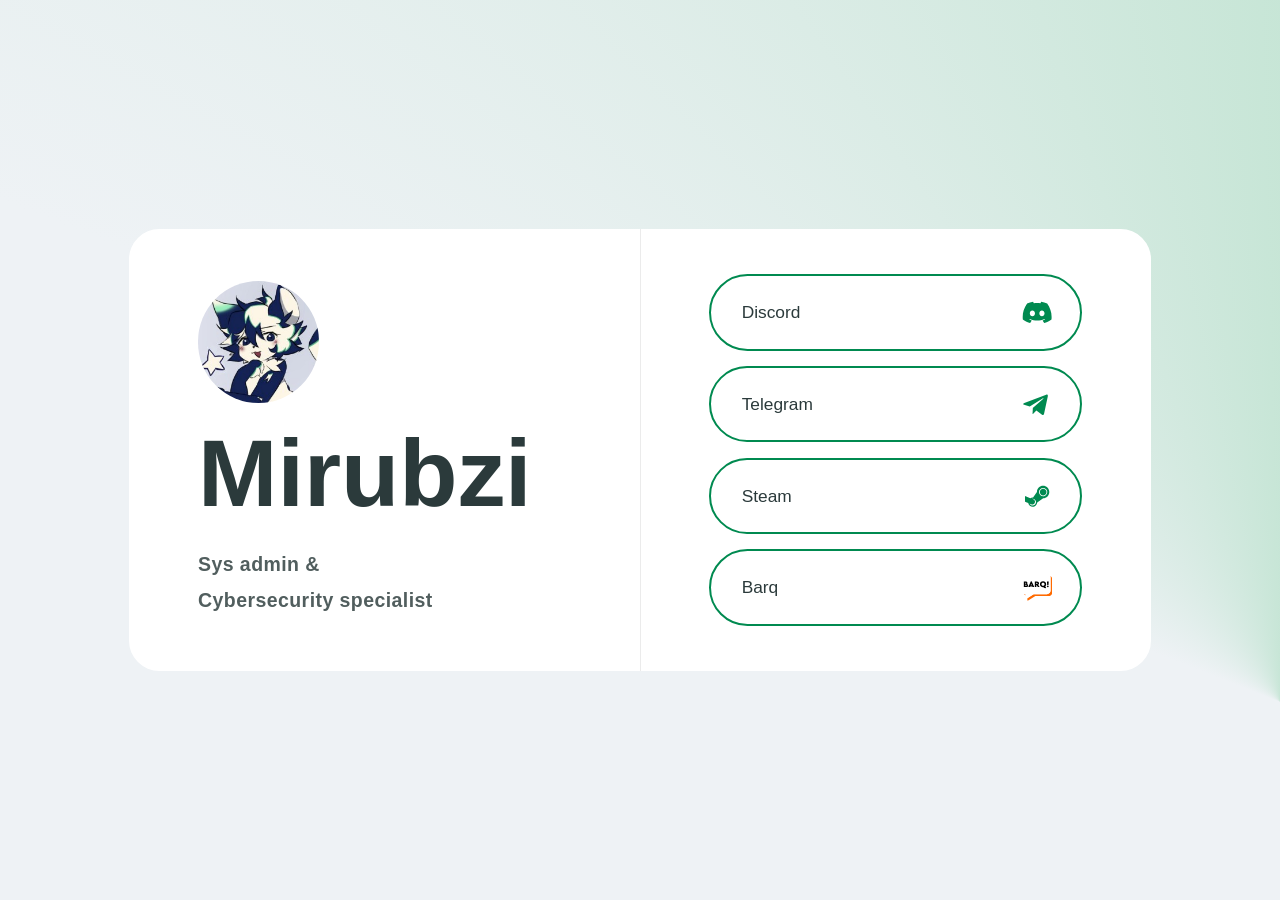
==== commit 2a613acb: "Update index.html" ====
--- a/index.html
+++ b/index.html
@@ -1,107 +1,71 @@
 <!DOCTYPE html>
-<html lang="en" data-darkreader-proxy-injected="true">
+<html lang="en">
 
 <head>
   <meta http-equiv="Content-Type" content="text/html; charset=UTF-8">
   <title>Mirubzi</title>
   <meta name="viewport" content="width=device-width,initial-scale=1">
-  <meta name="color-scheme" content="light only">
+  <meta name="color-scheme" content="dark light">
   <meta name="description" content="System administrator, cybersecurity specialist">
   <meta property="og:site_name" content="Mirubzi">
   <meta property="og:title" content="Mirubzi">
   <meta property="og:type" content="website">
   <meta property="og:description" content="System administrator, cybersecurity specialist">
-  <meta property="og:image" content="https://mirubzi.carrd.co/assets/images/card.jpg?v=2075f496">
+  <meta property="og:image" content="https://card.paw.engineer/img/https-mirubzi.github.io-card-.jpg">
   <meta property="og:image:type" content="image/jpeg">
   <meta property="og:image:width" content="1280">
   <meta property="og:image:height" content="800">
-  <meta property="og:url" content="https://mirubzi.carrd.co">
+  <meta property="og:url" content="https://card.paw.engineer">
   <meta property="twitter:card" content="summary_large_image">
-  <link rel="canonical" href="https://mirubzi.carrd.co/">
+  <link rel="canonical" href="https://card.paw.engineer">
   <link rel="icon" type="image/x-icon" href="./img/image04.jpg">
   <link rel="alternate" hreflang="ru" href="./Mirubzi-ru.html">
   <style>
+    /* =========================================
+       THEME VARIABLES (Dark Mode by Default) 
+       ========================================= */
+    :root {
+      --background-height: 100vh;
+      --site-language-alignment: left;
+      --site-language-direction: ltr;
+      --site-language-flex-alignment: flex-start;
+      --site-language-indent-left: 1;
+      --site-language-indent-right: 0;
+      --viewport-height: 100vh;
+
+      /* Colors */
+      --theme-bg-gradient: conic-gradient(from 115deg at 100% 78%, #000000 49%, #006E40 72%);
+      --theme-bg-loader: #000000;
+      --theme-card-bg: #212121;
+      --theme-card-border: rgba(0, 0, 0, 0.5);
+      --theme-text-main: #AFC2C4;
+      --theme-text-muted: rgba(189, 200, 201, 0.82);
+      --theme-text-mark: #6EFFBF;
+      --theme-btn-border: #006E40;
+      --theme-accent: #00A35F;
+      --theme-code-bg: rgba(144, 144, 144, 0.25);
+    }
+
+    /* =========================================
+       LIGHT MODE OVERRIDES
+       ========================================= */
+    @media (prefers-color-scheme: light) {
+      :root {
+        --theme-bg-gradient: conic-gradient(from 115deg at 100% 78%, #eef2f5 49%, #bfe3d0 72%);
+        --theme-bg-loader: #eef2f5;
+        --theme-card-bg: #ffffff;
+        --theme-card-border: rgba(0, 0, 0, 0.08);
+        --theme-text-main: #2b3a3b;
+        --theme-text-muted: rgba(43, 58, 59, 0.82);
+        --theme-text-mark: #008a50;
+        --theme-btn-border: #008a50;
+        --theme-accent: #008a50;
+        --theme-code-bg: rgba(0, 0, 0, 0.05);
+      }
+    }
+
     html,
-    body,
-    div,
-    span,
-    applet,
-    object,
-    iframe,
-    h1,
-    h2,
-    h3,
-    h4,
-    h5,
-    h6,
-    p,
-    blockquote,
-    pre,
-    a,
-    abbr,
-    acronym,
-    address,
-    big,
-    cite,
-    code,
-    del,
-    dfn,
-    em,
-    img,
-    ins,
-    kbd,
-    q,
-    s,
-    samp,
-    small,
-    strike,
-    strong,
-    sub,
-    sup,
-    tt,
-    var,
-    b,
-    u,
-    i,
-    center,
-    dl,
-    dt,
-    dd,
-    ol,
-    ul,
-    li,
-    fieldset,
-    form,
-    label,
-    legend,
-    table,
-    caption,
-    tbody,
-    tfoot,
-    thead,
-    tr,
-    th,
-    td,
-    article,
-    aside,
-    canvas,
-    details,
-    embed,
-    figure,
-    figcaption,
-    footer,
-    header,
-    hgroup,
-    menu,
-    nav,
-    output,
-    ruby,
-    section,
-    summary,
-    time,
-    mark,
-    audio,
-    video {
+    body, div, span, applet, object, iframe, h1, h2, h3, h4, h5, h6, p, blockquote, pre, a, abbr, acronym, address, big, cite, code, del, dfn, em, img, ins, kbd, q, s, samp, small, strike, strong, sub, sup, tt, var, b, u, i, center, dl, dt, dd, ol, ul, li, fieldset, form, label, legend, table, caption, tbody, tfoot, thead, tr, th, td, article, aside, canvas, details, embed, figure, figcaption, footer, header, hgroup, menu, nav, output, ruby, section, summary, time, mark, audio, video {
       margin: 0;
       padding: 0;
       border: 0;
@@ -110,17 +74,7 @@
       vertical-align: baseline;
     }
 
-    article,
-    aside,
-    details,
-    figcaption,
-    figure,
-    footer,
-    header,
-    hgroup,
-    menu,
-    nav,
-    section {
+    article, aside, details, figcaption, figure, footer, header, hgroup, menu, nav, section {
       display: block;
     }
 
@@ -128,20 +82,15 @@
       line-height: 1;
     }
 
-    ol,
-    ul {
+    ol, ul {
       list-style: none;
     }
 
-    blockquote,
-    q {
+    blockquote, q {
       quotes: none;
     }
 
-    blockquote:before,
-    blockquote:after,
-    q:before,
-    q:after {
+    blockquote:before, blockquote:after, q:before, q:after {
       content: '';
       content: none;
     }
@@ -165,19 +114,14 @@
       padding: 0
     }
 
-    input[type="text"],
-    input[type="email"],
-    select,
-    textarea {
+    input[type="text"], input[type="email"], select, textarea {
       -moz-appearance: none;
       -webkit-appearance: none;
       -ms-appearance: none;
       appearance: none
     }
 
-    *,
-    *:before,
-    *:after {
+    *, *:before, *:after {
       box-sizing: border-box;
     }
 
@@ -187,6 +131,7 @@
       min-width: 320px;
       overflow-x: hidden;
       word-wrap: break-word;
+      background-color: var(--theme-bg-loader);
     }
 
     body:before {
@@ -201,14 +146,14 @@
       transform: scale(1);
       width: 100vw;
       z-index: 0;
-      background-image: conic-gradient(from 115deg at 100% 78%, #000000 49%, #006E40 72%);
+      background-image: var(--theme-bg-gradient);
       background-position: 0% 0%;
       background-repeat: repeat;
       background-size: auto;
     }
 
     body:after {
-      background-color: #000000;
+      background-color: var(--theme-bg-loader);
       content: '';
       display: block;
       height: 90%;
@@ -229,35 +174,16 @@
       visibility: visible;
     }
 
-    :root {
-      --background-height: 100vh;
-      --site-language-alignment: left;
-      --site-language-direction: ltr;
-      --site-language-flex-alignment: flex-start;
-      --site-language-indent-left: 1;
-      --site-language-indent-right: 0;
-      --viewport-height: 100vh;
-    }
-
     html {
       font-size: 18pt;
     }
 
-    u {
-      text-decoration: underline;
-    }
-
-    strong {
-      color: inherit;
-      font-weight: bolder;
-    }
-
-    em {
-      font-style: italic;
-    }
+    u { text-decoration: underline; }
+    strong { color: inherit; font-weight: bolder; }
+    em { font-style: italic; }
 
     code {
-      background-color: rgba(144, 144, 144, 0.25);
+      background-color: var(--theme-code-bg);
       border-radius: 0.25em;
       font-family: "Google Sans", sans-serif;
       font-size: 0.9em;
@@ -269,7 +195,7 @@
     }
 
     mark {
-      background-color: rgba(144, 144, 144, 0.25);
+      background-color: var(--theme-code-bg);
     }
 
     spoiler-text {
@@ -282,23 +208,13 @@
     }
 
     spoiler-text.active {
-      color: #FFFFFF;
+      color: var(--theme-card-bg);
       cursor: text;
     }
 
-    s {
-      text-decoration: line-through;
-    }
-
-    sub {
-      font-size: smaller;
-      vertical-align: sub;
-    }
-
-    sup {
-      font-size: smaller;
-      vertical-align: super;
-    }
+    s { text-decoration: line-through; }
+    sub { font-size: smaller; vertical-align: sub; }
+    sup { font-size: smaller; vertical-align: super; }
 
     a {
       color: inherit;
@@ -310,9 +226,7 @@
       cursor: pointer;
     }
 
-    deferred-script {
-      display: none;
-    }
+    deferred-script { display: none; }
 
     #wrapper {
       -webkit-overflow-scrolling: touch;
@@ -360,18 +274,9 @@
       padding: var(--padding-vertical) var(--padding-horizontal);
     }
 
-    #main>.inner>* {
-      margin-top: var(--spacing);
-      margin-bottom: var(--spacing);
-    }
-
-    #main>.inner> :first-child {
-      margin-top: 0 !important;
-    }
-
-    #main>.inner> :last-child {
-      margin-bottom: 0 !important;
-    }
+    #main>.inner>* { margin-top: var(--spacing); margin-bottom: var(--spacing); }
+    #main>.inner> :first-child { margin-top: 0 !important; }
+    #main>.inner> :last-child { margin-bottom: 0 !important; }
 
     #main>.inner>.full {
       margin-left: calc(var(--padding-horizontal) * -1);
@@ -401,10 +306,7 @@
       right: auto;
     }
 
-    body.is-loading #main {
-      opacity: 0;
-      transform: translateX(0.375rem);
-    }
+    body.is-loading #main { opacity: 0; transform: translateX(0.375rem); }
 
     body #wrapper:after {
       background-position: center;
@@ -424,9 +326,7 @@
       z-index: 100000;
     }
 
-    body.is-loading {
-      pointer-events: none;
-    }
+    body.is-loading { pointer-events: none; }
 
     body.is-loading.with-loader #wrapper:after {
       background-image: url('[data-uri]');
@@ -442,16 +342,11 @@
       visibility: hidden;
     }
 
-    body.is-instant #main,
-    body.is-instant #main>.inner>*,
-    body.is-instant #main>.inner>section>* {
+    body.is-instant #main, body.is-instant #main>.inner>*, body.is-instant #main>.inner>section>* {
       transition: none !important;
     }
 
-    body.is-instant:after {
-      display: none !important;
-      transition: none !important;
-    }
+    body.is-instant:after { display: none !important; transition: none !important; }
 
     .image {
       display: block;
@@ -479,9 +374,7 @@
       width: inherit;
     }
 
-    .image.full .frame {
-      display: block;
-    }
+    .image.full .frame { display: block; }
 
     .image.full:first-child .frame {
       border-top-left-radius: inherit;
@@ -499,97 +392,43 @@
       transition: none;
     }
 
-    .image.style1 .frame img {
-      transition: none;
-    }
-
-    h1,
-    h2,
-    h3,
-    p {
-      direction: var(--site-language-direction);
-      position: relative;
-    }
-
-    h1 span.p,
-    h2 span.p,
-    h3 span.p,
-    p span.p {
-      display: block;
-      position: relative;
-    }
-
-    h1 span[style],
-    h2 span[style],
-    h3 span[style],
-    p span[style],
-    h1 strong,
-    h2 strong,
-    h3 strong,
-    p strong,
-    h1 a,
-    h2 a,
-    h3 a,
-    p a,
-    h1 code,
-    h2 code,
-    h3 code,
-    p code,
-    h1 mark,
-    h2 mark,
-    h3 mark,
-    p mark,
-    h1 spoiler-text,
-    h2 spoiler-text,
-    h3 spoiler-text,
-    p spoiler-text {
+    .image.style1 .frame img { transition: none; }
+
+    h1, h2, h3, p { direction: var(--site-language-direction); position: relative; }
+
+    h1 span.p, h2 span.p, h3 span.p, p span.p { display: block; position: relative; }
+
+    h1 span[style], h2 span[style], h3 span[style], p span[style],
+    h1 strong, h2 strong, h3 strong, p strong,
+    h1 a, h2 a, h3 a, p a,
+    h1 code, h2 code, h3 code, p code,
+    h1 mark, h2 mark, h3 mark, p mark,
+    h1 spoiler-text, h2 spoiler-text, h3 spoiler-text, p spoiler-text {
       -webkit-text-fill-color: currentcolor;
     }
 
-    h1.style1,
-    h2.style1,
-    h3.style1,
-    p.style1 {
-      color: #AFC2C4;
+    h1.style1, h2.style1, h3.style1, p.style1 {
+      color: var(--theme-text-main);
       font-family: "Google Sans", sans-serif;
       font-size: 5.5em;
       line-height: 1;
       font-weight: 550;
     }
 
-    h1.style1 mark,
-    h2.style1 mark,
-    h3.style1 mark,
-    p.style1 mark {
+    h1.style1 mark, h2.style1 mark, h3.style1 mark, p.style1 mark {
       background-color: transparent;
     }
 
-    h1.style1 a,
-    h2.style1 a,
-    h3.style1 a,
-    p.style1 a {
-      text-decoration: none;
-    }
-
-    h1.style1 a:hover,
-    h2.style1 a:hover,
-    h3.style1 a:hover,
-    p.style1 a:hover {
-      text-decoration: underline;
-    }
-
-    h1.style1 span.p:nth-child(n + 2),
-    h2.style1 span.p:nth-child(n + 2),
-    h3.style1 span.p:nth-child(n + 2),
-    p.style1 span.p:nth-child(n + 2) {
+    h1.style1 a, h2.style1 a, h3.style1 a, p.style1 a { text-decoration: none; }
+    h1.style1 a:hover, h2.style1 a:hover, h3.style1 a:hover, p.style1 a:hover { text-decoration: underline; }
+
+    h1.style1 span.p:nth-child(n + 2), h2.style1 span.p:nth-child(n + 2),
+    h3.style1 span.p:nth-child(n + 2), p.style1 span.p:nth-child(n + 2) {
       margin-top: 1rem;
     }
 
-    h1.style2,
-    h2.style2,
-    h3.style2,
-    p.style2 {
-      color: rgba(189, 200, 201, 0.82);
+    h1.style2, h2.style2, h3.style2, p.style2 {
+      color: var(--theme-text-muted);
       font-family: "Google Sans", sans-serif;
       letter-spacing: 0.025rem;
       width: calc(100% + 0.025rem);
@@ -598,32 +437,16 @@
       font-weight: 700;
     }
 
-    h1.style2 mark,
-    h2.style2 mark,
-    h3.style2 mark,
-    p.style2 mark {
-      color: #6EFFBF;
+    h1.style2 mark, h2.style2 mark, h3.style2 mark, p.style2 mark {
+      color: var(--theme-text-mark);
       background-color: transparent;
     }
 
-    h1.style2 a,
-    h2.style2 a,
-    h3.style2 a,
-    p.style2 a {
-      text-decoration: underline;
-    }
-
-    h1.style2 a:hover,
-    h2.style2 a:hover,
-    h3.style2 a:hover,
-    p.style2 a:hover {
-      text-decoration: none;
-    }
-
-    h1.style2 span.p:nth-child(n + 2),
-    h2.style2 span.p:nth-child(n + 2),
-    h3.style2 span.p:nth-child(n + 2),
-    p.style2 span.p:nth-child(n + 2) {
+    h1.style2 a, h2.style2 a, h3.style2 a, p.style2 a { text-decoration: underline; }
+    h1.style2 a:hover, h2.style2 a:hover, h3.style2 a:hover, p.style2 a:hover { text-decoration: none; }
+
+    h1.style2 span.p:nth-child(n + 2), h2.style2 span.p:nth-child(n + 2),
+    h3.style2 span.p:nth-child(n + 2), p.style2 span.p:nth-child(n + 2) {
       margin-top: 1rem;
     }
 
@@ -656,13 +479,8 @@
       flex-wrap: wrap;
     }
 
-    .buttons.style2:not(:first-child) {
-      margin-top: 0rem !important;
-    }
-
-    .buttons.style2:not(:last-child) {
-      margin-bottom: 0rem !important;
-    }
+    .buttons.style2:not(:first-child) { margin-top: 0rem !important; }
+    .buttons.style2:not(:last-child) { margin-bottom: 0rem !important; }
 
     .buttons.style2 li a {
       display: inline-flex;
@@ -681,7 +499,7 @@
 
     .buttons.style2 li a svg {
       display: block;
-      fill: #AFC2C4;
+      fill: var(--theme-text-main);
       flex-grow: 0;
       flex-shrink: 0;
       height: 100%;
@@ -692,23 +510,16 @@
       transition: fill 0.5s ease;
     }
 
-    .buttons.style2 li a .label {
-      direction: var(--site-language-direction);
-      overflow: hidden;
-    }
+    .buttons.style2 li a .label { direction: var(--site-language-direction); overflow: hidden; }
 
     .buttons.style2 .button {
-      color: #AFC2C4;
-      border: solid 2px #006E40;
-    }
-
-    .buttons.style2 li a:hover {
-      transform: scale(1.025);
-    }
-
-    #buttons01 .n01 svg {
-      fill: #00A35F;
-    }
+      color: var(--theme-text-main);
+      border: solid 2px var(--theme-btn-border);
+    }
+
+    .buttons.style2 li a:hover { transform: scale(1.025); }
+
+    #buttons01 .n01 svg { fill: var(--theme-accent); }
 
     .buttons.style1 {
       gap: 0.875rem;
@@ -738,7 +549,7 @@
 
     .buttons.style1 li a svg {
       display: block;
-      fill: #AFC2C4;
+      fill: var(--theme-text-main);
       flex-grow: 0;
       flex-shrink: 0;
       height: 2rem;
@@ -759,38 +570,21 @@
     }
 
     .buttons.style1 .button {
-      color: #AFC2C4;
-      border: solid 2px #006E40;
-    }
-
-    .buttons.style1 li a:hover {
-      transform: scale(1.06);
-    }
-
-    #buttons04 .n01 svg {
-      fill: #00A35F;
-    }
-
-    #buttons04 .n02 svg {
-      fill: #00A35F;
-    }
-
-    #buttons04 .n03 svg {
-      fill: #00A35F;
-    }
-
-    #buttons04 .n04 svg {
-      fill: #00A35F;
-    }
-
+      color: var(--theme-text-main);
+      border: solid 2px var(--theme-btn-border);
+    }
+
+    .buttons.style1 li a:hover { transform: scale(1.06); }
+
+    #buttons04 .n01 svg,
+    #buttons04 .n02 svg,
+    #buttons04 .n03 svg,
+    #buttons04 .n04 svg,
     #buttons04 .n05 svg {
-      fill: #00A35F;
-    }
-
-    .container {
-      position: relative;
-    }
-
+      fill: var(--theme-accent);
+    }
+
+    .container { position: relative; }
     .container>.wrapper {
       vertical-align: top;
       position: relative;
@@ -806,21 +600,13 @@
       text-align: var(--alignment);
     }
 
-    #main .container.full:first-child>.wrapper {
-      border-top-left-radius: inherit;
-      border-top-right-radius: inherit;
-    }
-
-    #main .container.full:last-child>.wrapper {
-      border-bottom-left-radius: inherit;
-      border-bottom-right-radius: inherit;
-    }
-
+    #main .container.full:first-child>.wrapper,
     #main .container.full:first-child>.wrapper>.inner {
       border-top-left-radius: inherit;
       border-top-right-radius: inherit;
     }
 
+    #main .container.full:last-child>.wrapper,
     #main .container.full:last-child>.wrapper>.inner {
       border-bottom-left-radius: inherit;
       border-bottom-right-radius: inherit;
@@ -831,8 +617,8 @@
       width: 100%;
       align-items: center;
       justify-content: center;
-      background-color: #212121;
-      border-color: rgba(0, 0, 0, 0.051);
+      background-color: var(--theme-card-bg);
+      border-color: var(--theme-card-border);
       border-style: solid;
       border-radius: 1.75rem;
     }
@@ -846,30 +632,13 @@
       border-radius: calc(1.75rem - 1px);
     }
 
-    #container01>.wrapper {
-      max-width: var(--width);
-      width: 100%;
-    }
-
-    #container01.default>.wrapper>.inner>* {
-      margin-bottom: var(--spacing);
-      margin-top: var(--spacing);
-    }
-
-    #container01.default>.wrapper>.inner>*:first-child {
-      margin-top: 0 !important;
-    }
-
-    #container01.default>.wrapper>.inner>*:last-child {
-      margin-bottom: 0 !important;
-    }
-
-    #container01.columns>.wrapper>.inner {
-      flex-wrap: wrap;
-      display: flex;
-      align-items: center;
-    }
-
+    #container01>.wrapper { max-width: var(--width); width: 100%; }
+
+    #container01.default>.wrapper>.inner>* { margin-bottom: var(--spacing); margin-top: var(--spacing); }
+    #container01.default>.wrapper>.inner>*:first-child { margin-top: 0 !important; }
+    #container01.default>.wrapper>.inner>*:last-child { margin-bottom: 0 !important; }
+
+    #container01.columns>.wrapper>.inner { flex-wrap: wrap; display: flex; align-items: center; }
     #container01.columns>.wrapper>.inner>* {
       flex-grow: 0;
       flex-shrink: 0;
@@ -878,25 +647,13 @@
       padding: 0 0 0 var(--gutters);
     }
 
-    #container01.columns>.wrapper>.inner>*>* {
-      margin-bottom: var(--spacing);
-      margin-top: var(--spacing);
-    }
-
-    #container01.columns>.wrapper>.inner>*>*:first-child {
-      margin-top: 0 !important;
-    }
-
-    #container01.columns>.wrapper>.inner>*>*:last-child {
-      margin-bottom: 0 !important;
-    }
-
-    #container01.columns>.wrapper>.inner>*:first-child {
-      margin-left: calc(var(--gutters) * -1);
-    }
+    #container01.columns>.wrapper>.inner>*>* { margin-bottom: var(--spacing); margin-top: var(--spacing); }
+    #container01.columns>.wrapper>.inner>*>*:first-child { margin-top: 0 !important; }
+    #container01.columns>.wrapper>.inner>*>*:last-child { margin-bottom: 0 !important; }
+    #container01.columns>.wrapper>.inner>*:first-child { margin-left: calc(var(--gutters) * -1); }
 
     #container01.columns>.wrapper>.inner>*:before {
-      border-left: solid 1px rgba(0, 0, 0, 0.051);
+      border-left: solid 1px var(--theme-card-border);
       content: '';
       display: block;
       margin-left: calc((var(--gutters) * -0.5) - 0.5px);
@@ -906,9 +663,7 @@
       top: 0;
     }
 
-    #container01.columns>.wrapper>.inner>*:first-child:before {
-      display: none;
-    }
+    #container01.columns>.wrapper>.inner>*:first-child:before { display: none; }
 
     #container01.default>.wrapper>.inner>.full {
       margin-left: calc(var(--padding-horizontal) * -1);
@@ -943,27 +698,12 @@
       width: calc(100% + var(--padding-horizontal) + calc(var(--gutters) * 0.5) + 0.4725px - 0.5px);
     }
 
-    #container01.columns>.wrapper>.inner>div>.full:first-child {
-      margin-top: calc(var(--padding-vertical) * -1) !important;
-    }
-
-    #container01.columns>.wrapper>.inner>div>.full:last-child {
-      margin-bottom: calc(var(--padding-vertical) * -1) !important;
-    }
-
-    #container01.columns>.wrapper>.inner>.full {
-      align-self: stretch;
-    }
-
-    #container01.columns>.wrapper>.inner>.full:first-child {
-      border-bottom-left-radius: inherit;
-      border-top-left-radius: inherit;
-    }
-
-    #container01.columns>.wrapper>.inner>.full:last-child {
-      border-bottom-right-radius: inherit;
-      border-top-right-radius: inherit;
-    }
+    #container01.columns>.wrapper>.inner>div>.full:first-child { margin-top: calc(var(--padding-vertical) * -1) !important; }
+    #container01.columns>.wrapper>.inner>div>.full:last-child { margin-bottom: calc(var(--padding-vertical) * -1) !important; }
+
+    #container01.columns>.wrapper>.inner>.full { align-self: stretch; }
+    #container01.columns>.wrapper>.inner>.full:first-child { border-bottom-left-radius: inherit; border-top-left-radius: inherit; }
+    #container01.columns>.wrapper>.inner>.full:last-child { border-bottom-right-radius: inherit; border-top-right-radius: inherit; }
 
     #container01.columns>.wrapper>.inner>.full>.full:first-child:last-child {
       border-radius: inherit;
@@ -994,369 +734,101 @@
       margin-top: 1.5rem !important;
     }
 
-    @media (max-width: 1920px) {}
-
-    @media (max-width: 1680px) {
-      html {
-        font-size: 13pt;
-      }
-    }
-
-    @media (max-width: 1280px) {
-      html {
-        font-size: 13pt;
-      }
-    }
-
-    @media (max-width: 1024px) {}
-
-    @media (max-width: 980px) {
-      html {
-        font-size: 11pt;
-      }
-    }
+    @media (max-width: 1680px) { html { font-size: 13pt; } }
+    @media (max-width: 1280px) { html { font-size: 13pt; } }
+    @media (max-width: 980px) { html { font-size: 11pt; } }
 
     @media (max-width: 736px) {
-      html {
-        font-size: 11pt;
-      }
-
-      #main>.inner {
-        --padding-horizontal: 2rem;
-        --padding-vertical: 3rem;
-        --spacing: 0rem;
-      }
-
-      .image.style1:not(:first-child) {
-        margin-top: 1.5rem !important;
-      }
-
-      .image.style1:not(:last-child) {
-        margin-bottom: 1.5rem !important;
-      }
-
-      .image.style1 .frame {
-        width: 7rem;
-      }
-
-      h1.style1,
-      h2.style1,
-      h3.style1,
-      p.style1 {
-        letter-spacing: 0rem;
-        width: 100%;
-        font-size: 2.75em;
-        line-height: 1;
-      }
-
-      h1.style2,
-      h2.style2,
-      h3.style2,
-      p.style2 {
-        letter-spacing: 0.021875rem;
-        width: calc(100% + 0.021875rem);
-        font-size: 0.875em;
-        line-height: 1.875;
-      }
-
-      .buttons.style2 {
-        gap: 0.375rem;
-      }
-
-      .buttons.style2:not(:first-child) {
-        margin-top: 0rem !important;
-      }
-
-      .buttons.style2:not(:last-child) {
-        margin-bottom: 0rem !important;
-      }
-
-      .buttons.style2 li a {
-        letter-spacing: -0.025rem;
-        font-size: 0.75em;
-      }
-
-      .buttons.style2 li a svg {
-        width: 1.375em;
-      }
-
-      .buttons.style1 {
-        gap: 0.875rem;
-      }
-
-      .buttons.style1 li a {
-        letter-spacing: 0rem;
-        font-size: 1em;
-      }
-
-      .buttons.style1 li a svg {
-        width: 1.75em;
-      }
-
-      #container01 {
-        --alignment: center;
-        --flex-alignment: center;
-        --indent-left: 1;
-        --indent-right: 1;
-      }
-
-      #container01>.wrapper>.inner {
-        --gutters: 5rem;
-        --padding-horizontal: 2.5rem;
-        --padding-vertical: 4rem;
-        --spacing: 1.375rem;
-      }
-
-      #container01.columns>.wrapper>.inner {
-        flex-direction: column !important;
-        flex-wrap: nowrap !important;
-      }
-
-      #container01.columns>.wrapper>.inner>span {
-        height: 0;
-        margin-top: calc(var(--gutters) * -1);
-        pointer-events: none;
-        visibility: hidden;
-      }
-
-      #container01.columns>.wrapper>.inner>span:first-child+div:before {
-        display: none !important;
-      }
-
-      #container01.columns>.wrapper>.inner>*:first-child {
-        margin-left: 0 !important;
-        padding-top: 0 !important;
-      }
-
-      #container01.columns>.wrapper>.inner>* {
-        padding: calc(var(--gutters) * 0.3) 0 !important;
-      }
-
-      #container01.columns>.wrapper>.inner>*:before {
-        border-top: solid 1px rgba(0, 0, 0, 0.051) !important;
-        height: 0 !important;
-        margin-left: 0 !important;
-        top: auto !important;
-        margin-top: calc((var(--gutters) * -0.5) - 0.5px) !important;
-        left: 0 !important;
-        width: 100% !important;
-      }
-
-      #container01.columns>.wrapper>.inner>*:last-child {
-        padding-bottom: 0 !important;
-      }
-
-      #container01.columns>.wrapper>.inner>*:first-child:before {
-        display: none !important;
-      }
-
-      #container01.columns>.wrapper>.inner>*:last-child:before {
-        display: block !important;
-      }
-
-      #container01.columns>.wrapper>.inner>div>.full {
-        margin-left: calc(var(--padding-horizontal) * -1);
-        width: calc(100% + (var(--padding-horizontal) * 2) + 0.4725px);
-      }
-
-      #container01.columns>.wrapper>.inner>div:first-of-type>.full {
-        margin-left: calc(var(--padding-horizontal) * -1);
-        width: calc(100% + (var(--padding-horizontal) * 2) + 0.4725px);
-      }
-
-      #container01.columns>.wrapper>.inner>div:last-of-type>.full {
-        margin-left: calc(var(--padding-horizontal) * -1);
-        width: calc(100% + (var(--padding-horizontal) * 2) + 0.4725px);
-      }
-
-      #container01.columns>.wrapper>.inner>div>.full:first-child {
-        margin-top: calc((var(--gutters) * -0.5) + 0.5px) !important;
-      }
-
-      #container01.columns>.wrapper>.inner>div>.full:last-child {
-        margin-bottom: calc((var(--gutters) * -0.5) + 0.5px) !important;
-      }
-
-      #container01.columns>.wrapper>.inner>div:first-of-type>.full:first-child {
-        margin-top: calc(var(--padding-vertical) * -1) !important;
-      }
-
-      #container01.columns>.wrapper>.inner>div:last-of-type>.full:last-child {
-        margin-bottom: calc(var(--padding-vertical) * -1) !important;
-      }
-
-      #container01.columns>.wrapper>.inner>div:first-of-type,
-      #container01.columns>.wrapper>.inner>div:first-of-type>.full:first-child {
-        border-top-left-radius: inherit;
-        border-top-right-radius: inherit;
-      }
-
-      #container01.columns>.wrapper>.inner>div:last-of-type,
-      #container01.columns>.wrapper>.inner>div:last-of-type>.full:last-child {
-        border-bottom-left-radius: inherit;
-        border-bottom-right-radius: inherit;
-      }
-
-      #container01.columns>.wrapper>.inner>div:first-of-type,
-      #container01.columns>.wrapper>.inner>div:first-of-type>.full:last-child {
-        border-bottom-left-radius: 0 !important;
-      }
-
-      #container01.columns>.wrapper>.inner>div:last-of-type,
-      #container01.columns>.wrapper>.inner>div:last-of-type>.full:first-child {
-        border-top-right-radius: 0 !important;
-      }
-
-      #container01.columns>.wrapper>.inner>.full>.full:first-child:last-child {
-        height: auto;
-      }
-
-      #container01.columns>.wrapper>.inner>.full>.full:first-child:last-child>* {
-        height: auto;
-        position: relative;
-        width: auto;
-      }
-
-      #container01>.wrapper>.inner> :nth-child(1) {
-        --alignment: center;
-        --flex-alignment: center;
-        --indent-left: 1;
-        --indent-right: 1;
-        min-height: 100% !important;
-        width: 100% !important;
-      }
-
-      #container01>.wrapper>.inner> :nth-child(2) {
-        --alignment: center;
-        --flex-alignment: center;
-        --indent-left: 1;
-        --indent-right: 1;
-        min-height: 100% !important;
-        width: 100% !important;
-      }
+      html { font-size: 11pt; }
+      #main>.inner { --padding-horizontal: 2rem; --padding-vertical: 3rem; --spacing: 0rem; }
+      .image.style1:not(:first-child) { margin-top: 1.5rem !important; }
+      .image.style1:not(:last-child) { margin-bottom: 1.5rem !important; }
+      .image.style1 .frame { width: 7rem; }
+      h1.style1, h2.style1, h3.style1, p.style1 { letter-spacing: 0rem; width: 100%; font-size: 2.75em; line-height: 1; }
+      h1.style2, h2.style2, h3.style2, p.style2 { letter-spacing: 0.021875rem; width: calc(100% + 0.021875rem); font-size: 0.875em; line-height: 1.875; }
+      .buttons.style2 { gap: 0.375rem; }
+      .buttons.style2:not(:first-child) { margin-top: 0rem !important; }
+      .buttons.style2:not(:last-child) { margin-bottom: 0rem !important; }
+      .buttons.style2 li a { letter-spacing: -0.025rem; font-size: 0.75em; }
+      .buttons.style2 li a svg { width: 1.375em; }
+      .buttons.style1 { gap: 0.875rem; }
+      .buttons.style1 li a { letter-spacing: 0rem; font-size: 1em; }
+      .buttons.style1 li a svg { width: 1.75em; }
+      #container01 { --alignment: center; --flex-alignment: center; --indent-left: 1; --indent-right: 1; }
+      #container01>.wrapper>.inner { --gutters: 5rem; --padding-horizontal: 2.5rem; --padding-vertical: 4rem; --spacing: 1.375rem; }
+      #container01.columns>.wrapper>.inner { flex-direction: column !important; flex-wrap: nowrap !important; }
+      #container01.columns>.wrapper>.inner>span { height: 0; margin-top: calc(var(--gutters) * -1); pointer-events: none; visibility: hidden; }
+      #container01.columns>.wrapper>.inner>span:first-child+div:before { display: none !important; }
+      #container01.columns>.wrapper>.inner>*:first-child { margin-left: 0 !important; padding-top: 0 !important; }
+      #container01.columns>.wrapper>.inner>* { padding: calc(var(--gutters) * 0.3) 0 !important; }
+      #container01.columns>.wrapper>.inner>*:before { border-top: solid 1px var(--theme-card-border) !important; height: 0 !important; margin-left: 0 !important; top: auto !important; margin-top: calc((var(--gutters) * -0.5) - 0.5px) !important; left: 0 !important; width: 100% !important; border-left: none !important; }
+      #container01.columns>.wrapper>.inner>*:last-child { padding-bottom: 0 !important; }
+      #container01.columns>.wrapper>.inner>*:first-child:before { display: none !important; }
+      #container01.columns>.wrapper>.inner>*:last-child:before { display: block !important; }
+      #container01.columns>.wrapper>.inner>div>.full { margin-left: calc(var(--padding-horizontal) * -1); width: calc(100% + (var(--padding-horizontal) * 2) + 0.4725px); }
+      #container01.columns>.wrapper>.inner>div:first-of-type>.full { margin-left: calc(var(--padding-horizontal) * -1); width: calc(100% + (var(--padding-horizontal) * 2) + 0.4725px); }
+      #container01.columns>.wrapper>.inner>div:last-of-type>.full { margin-left: calc(var(--padding-horizontal) * -1); width: calc(100% + (var(--padding-horizontal) * 2) + 0.4725px); }
+      #container01.columns>.wrapper>.inner>div>.full:first-child { margin-top: calc((var(--gutters) * -0.5) + 0.5px) !important; }
+      #container01.columns>.wrapper>.inner>div>.full:last-child { margin-bottom: calc((var(--gutters) * -0.5) + 0.5px) !important; }
+      #container01.columns>.wrapper>.inner>div:first-of-type>.full:first-child { margin-top: calc(var(--padding-vertical) * -1) !important; }
+      #container01.columns>.wrapper>.inner>div:last-of-type>.full:last-child { margin-bottom: calc(var(--padding-vertical) * -1) !important; }
+      #container01.columns>.wrapper>.inner>div:first-of-type, #container01.columns>.wrapper>.inner>div:first-of-type>.full:first-child { border-top-left-radius: inherit; border-top-right-radius: inherit; }
+      #container01.columns>.wrapper>.inner>div:last-of-type, #container01.columns>.wrapper>.inner>div:last-of-type>.full:last-child { border-bottom-left-radius: inherit; border-bottom-right-radius: inherit; }
+      #container01.columns>.wrapper>.inner>div:first-of-type, #container01.columns>.wrapper>.inner>div:first-of-type>.full:last-child { border-bottom-left-radius: 0 !important; }
+      #container01.columns>.wrapper>.inner>div:last-of-type, #container01.columns>.wrapper>.inner>div:last-of-type>.full:first-child { border-top-right-radius: 0 !important; }
+      #container01.columns>.wrapper>.inner>.full>.full:first-child:last-child { height: auto; }
+      #container01.columns>.wrapper>.inner>.full>.full:first-child:last-child>* { height: auto; position: relative; width: auto; }
+      #container01>.wrapper>.inner> :nth-child(1) { --alignment: center; --flex-alignment: center; --indent-left: 1; --indent-right: 1; min-height: 100% !important; width: 100% !important; }
+      #container01>.wrapper>.inner> :nth-child(2) { --alignment: center; --flex-alignment: center; --indent-left: 1; --indent-right: 1; min-height: 100% !important; width: 100% !important; }
     }
 
     @media (max-width: 480px) {
-      #main>.inner {
-        --spacing: 0rem;
-      }
-
-      .buttons.style2 li a {
-        width: 13.5rem;
-      }
-
-      .buttons.style1 li a {
-        max-width: 100%;
-        width: 100%;
-      }
-
-      #container01>.wrapper>.inner {
-        --spacing: 1.203125rem;
-      }
+      #main>.inner { --spacing: 0rem; }
+      .buttons.style2 li a { width: 13.5rem; }
+      .buttons.style1 li a { max-width: 100%; width: 100%; }
+      #container01>.wrapper>.inner { --spacing: 1.203125rem; }
     }
 
     @media (max-width: 360px) {
-      #main>.inner {
-        --padding-horizontal: 1.5rem;
-        --padding-vertical: 2.25rem;
-        --spacing: 0rem;
-      }
-
-      h1.style1,
-      h2.style1,
-      h3.style1,
-      p.style1 {
-        font-size: 2.75em;
-      }
-
-      h1.style2,
-      h2.style2,
-      h3.style2,
-      p.style2 {
-        font-size: 0.875em;
-      }
-
-      .buttons.style2 {
-        gap: 0.28125rem;
-      }
-
-      .buttons.style1 {
-        gap: 0.65625rem;
-      }
-
-      #container01>.wrapper>.inner {
-        --gutters: 5rem;
-        --padding-horizontal: 1.875rem;
-        --padding-vertical: 3rem;
-        --spacing: 1.03125rem;
-      }
-    }
-  </style><noscript>
+      #main>.inner { --padding-horizontal: 1.5rem; --padding-vertical: 2.25rem; --spacing: 0rem; }
+      h1.style1, h2.style1, h3.style1, p.style1 { font-size: 2.75em; }
+      h1.style2, h2.style2, h3.style2, p.style2 { font-size: 0.875em; }
+      .buttons.style2 { gap: 0.28125rem; }
+      .buttons.style1 { gap: 0.65625rem; }
+      #container01>.wrapper>.inner { --gutters: 5rem; --padding-horizontal: 1.875rem; --padding-vertical: 3rem; --spacing: 1.03125rem; }
+    }
+  </style>
+
+  <noscript>
     <style>
-      <link rel="preconnect"href="https://fonts.googleapis.com"><link rel="preconnect"href="https://fonts.gstatic.com"crossorigin><link href="https://fonts.googleapis.com/css2?family=Google+Sans:ital,opsz,wght@0,17..18,400..700;1,17..18,400..700&display=swap"rel="stylesheet">body {
-        overflow: auto !important;
-      }
-
-      body:after {
-        display: none !important;
-      }
-
-      #main>.inner {
-        opacity: 1.0 !important;
-      }
-
-      #main {
-        opacity: 1.0 !important;
-        transform: none !important;
-        transition: none !important;
-        filter: none !important;
-      }
+      @import url("https://fonts.googleapis.com/css2?family=Google+Sans:ital,opsz,wght@0,17..18,400..700;1,17..18,400..700&display=swap");
+      body { overflow: auto !important; }
+      body:after { display: none !important; }
+      #main>.inner { opacity: 1.0 !important; }
+      #main { opacity: 1.0 !important; transform: none !important; transition: none !important; filter: none !important; }
     </style>
   </noscript>
-  <style></style>
-  <style id="doki_themed_selection">
-    :root {
-      caret-color: #874488 !important;
-    }
-
-    ::selection {
-      color: #fbfbfb !important;
-      background-color: #452346 !important;
-    }
-  </style>
 </head>
 
-<body class="is-ready"><svg xmlns="http://www.w3.org/2000/svg" version="1.1" xmlns:xlink="http://www.w3.org/1999/xlink"
-    viewBox="0 0 40 40" display="none" width="0" height="0">
+<body class="is-ready">
+  <svg xmlns="http://www.w3.org/2000/svg" version="1.1" xmlns:xlink="http://www.w3.org/1999/xlink" viewBox="0 0 40 40" display="none" width="0" height="0">
     <symbol id="icon-7a66fac84dc5d9fb5fafce395a384d40" viewBox="0 0 40 40">
-      <path
-        d="M20,3C10.6,3,3,10.6,3,20s7.6,17,17,17s17-7.6,17-17S29.4,3,20,3z M34.8,18.9h-6.2c-0.1-2.2-0.3-4.2-0.8-6.1 c1.5-0.4,3-0.9,4.2-1.5c0.6,0.9,1.2,1.8,1.6,2.9C34.3,15.7,34.7,17.3,34.8,18.9z M25.7,26.7c-1.5-0.3-3.1-0.4-4.6-0.5v-5.1h5.4 c-0.1,1.8-0.3,3.5-0.6,5.1C25.8,26.3,25.8,26.5,25.7,26.7z M14.2,26.2c-0.3-1.6-0.6-3.3-0.6-5.1h5.4v5.1c-1.6,0-3.2,0.2-4.6,0.5 C14.2,26.5,14.2,26.3,14.2,26.2z M14.3,13.3c1.5,0.3,3.1,0.4,4.6,0.5v5.1h-5.4c0.1-1.8,0.3-3.5,0.6-5.1 C14.2,13.7,14.2,13.5,14.3,13.3z M21.1,5.4C21.4,5.6,21.7,5.7,22,6c0.8,0.7,1.6,1.7,2.2,3c0.4,0.7,0.7,1.5,0.9,2.3 c-1.3,0.2-2.7,0.4-4,0.4V5.4z M18,6c0.3-0.3,0.6-0.4,0.9-0.6v6.2c-1.4,0-2.8-0.2-4-0.4c0.3-0.8,0.6-1.6,0.9-2.3 C16.5,7.7,17.2,6.7,18,6z M18.9,28.4v6.2c-0.3-0.1-0.6-0.3-0.9-0.6c-0.8-0.7-1.6-1.7-2.2-3c-0.4-0.7-0.7-1.5-0.9-2.3 C16.2,28.6,17.5,28.4,18.9,28.4z M22,34c-0.3,0.3-0.6,0.4-0.9,0.6v-6.2c1.4,0,2.8,0.2,4,0.4c-0.3,0.8-0.6,1.6-0.9,2.3 C23.5,32.3,22.8,33.3,22,34z M21.1,18.9v-5.1c1.6,0,3.2-0.2,4.6-0.5c0,0.2,0.1,0.4,0.1,0.5c0.3,1.6,0.6,3.3,0.6,5.1H21.1z M30.5,9.5 c0,0,0.1,0.1,0.1,0.1c-1,0.4-2.2,0.8-3.4,1.1c-0.6-1.9-1.4-3.5-2.4-4.8c0.3,0.1,0.6,0.2,0.9,0.3C27.5,7.1,29.1,8.1,30.5,9.5z M14.2,6.3c0.3-0.1,0.6-0.2,0.9-0.3c-0.9,1.3-1.7,2.9-2.4,4.8c-1.2-0.3-2.3-0.7-3.4-1.1c0,0,0.1-0.1,0.1-0.1 C10.9,8.1,12.5,7.1,14.2,6.3z M7.9,11.4c1.3,0.6,2.7,1.1,4.2,1.5c-0.4,1.9-0.7,3.9-0.8,6.1H5.2c0.1-1.6,0.5-3.2,1.1-4.7 C6.8,13.2,7.3,12.3,7.9,11.4z M5.2,21.1h6.2c0.1,2.2,0.3,4.2,0.8,6.1c-1.5,0.4-3,0.9-4.2,1.5c-0.6-0.9-1.2-1.8-1.6-2.9 C5.7,24.3,5.3,22.7,5.2,21.1z M9.5,30.5c0,0-0.1-0.1-0.1-0.1c1-0.4,2.2-0.8,3.4-1.1c0.6,1.9,1.4,3.5,2.4,4.8 c-0.3-0.1-0.6-0.2-0.9-0.3C12.5,32.9,10.9,31.9,9.5,30.5z M25.8,33.7c-0.3,0.1-0.6,0.2-0.9,0.3c0.9-1.3,1.7-2.9,2.4-4.8 c1.2,0.3,2.3,0.7,3.4,1.1c0,0-0.1,0.1-0.1,0.1C29.1,31.9,27.5,32.9,25.8,33.7z M32.1,28.6c-1.3-0.6-2.7-1.1-4.2-1.5 c0.4-1.9,0.7-3.9,0.8-6.1h6.2c-0.1,1.6-0.5,3.2-1.1,4.7C33.2,26.8,32.7,27.7,32.1,28.6z">
-      </path>
+      <path d="M20,3C10.6,3,3,10.6,3,20s7.6,17,17,17s17-7.6,17-17S29.4,3,20,3z M34.8,18.9h-6.2c-0.1-2.2-0.3-4.2-0.8-6.1 c1.5-0.4,3-0.9,4.2-1.5c0.6,0.9,1.2,1.8,1.6,2.9C34.3,15.7,34.7,17.3,34.8,18.9z M25.7,26.7c-1.5-0.3-3.1-0.4-4.6-0.5v-5.1h5.4 c-0.1,1.8-0.3,3.5-0.6,5.1C25.8,26.3,25.8,26.5,25.7,26.7z M14.2,26.2c-0.3-1.6-0.6-3.3-0.6-5.1h5.4v5.1c-1.6,0-3.2,0.2-4.6,0.5 C14.2,26.5,14.2,26.3,14.2,26.2z M14.3,13.3c1.5,0.3,3.1,0.4,4.6,0.5v5.1h-5.4c0.1-1.8,0.3-3.5,0.6-5.1 C14.2,13.7,14.2,13.5,14.3,13.3z M21.1,5.4C21.4,5.6,21.7,5.7,22,6c0.8,0.7,1.6,1.7,2.2,3c0.4,0.7,0.7,1.5,0.9,2.3 c-1.3,0.2-2.7,0.4-4,0.4V5.4z M18,6c0.3-0.3,0.6-0.4,0.9-0.6v6.2c-1.4,0-2.8-0.2-4-0.4c0.3-0.8,0.6-1.6,0.9-2.3 C16.5,7.7,17.2,6.7,18,6z M18.9,28.4v6.2c-0.3-0.1-0.6-0.3-0.9-0.6c-0.8-0.7-1.6-1.7-2.2-3c-0.4-0.7-0.7-1.5-0.9-2.3 C16.2,28.6,17.5,28.4,18.9,28.4z M22,34c-0.3,0.3-0.6,0.4-0.9,0.6v-6.2c1.4,0,2.8,0.2,4,0.4c-0.3,0.8-0.6,1.6-0.9,2.3 C23.5,32.3,22.8,33.3,22,34z M21.1,18.9v-5.1c1.6,0,3.2-0.2,4.6-0.5c0,0.2,0.1,0.4,0.1,0.5c0.3,1.6,0.6,3.3,0.6,5.1H21.1z M30.5,9.5 c0,0,0.1,0.1,0.1,0.1c-1,0.4-2.2,0.8-3.4,1.1c-0.6-1.9-1.4-3.5-2.4-4.8c0.3,0.1,0.6,0.2,0.9,0.3C27.5,7.1,29.1,8.1,30.5,9.5z M14.2,6.3c0.3-0.1,0.6-0.2,0.9-0.3c-0.9,1.3-1.7,2.9-2.4,4.8c-1.2-0.3-2.3-0.7-3.4-1.1c0,0,0.1-0.1,0.1-0.1 C10.9,8.1,12.5,7.1,14.2,6.3z M7.9,11.4c1.3,0.6,2.7,1.1,4.2,1.5c-0.4,1.9-0.7,3.9-0.8,6.1H5.2c0.1-1.6,0.5-3.2,1.1-4.7 C6.8,13.2,7.3,12.3,7.9,11.4z M5.2,21.1h6.2c0.1,2.2,0.3,4.2,0.8,6.1c-1.5,0.4-3,0.9-4.2,1.5c-0.6-0.9-1.2-1.8-1.6-2.9 C5.7,24.3,5.3,22.7,5.2,21.1z M9.5,30.5c0,0-0.1-0.1-0.1-0.1c1-0.4,2.2-0.8,3.4-1.1c0.6,1.9,1.4,3.5,2.4,4.8 c-0.3-0.1-0.6-0.2-0.9-0.3C12.5,32.9,10.9,31.9,9.5,30.5z M25.8,33.7c-0.3,0.1-0.6,0.2-0.9,0.3c0.9-1.3,1.7-2.9,2.4-4.8 c1.2,0.3,2.3,0.7,3.4,1.1c0,0-0.1,0.1-0.1,0.1C29.1,31.9,27.5,32.9,25.8,33.7z M32.1,28.6c-1.3-0.6-2.7-1.1-4.2-1.5 c0.4-1.9,0.7-3.9,0.8-6.1h6.2c-0.1,1.6-0.5,3.2-1.1,4.7C33.2,26.8,32.7,27.7,32.1,28.6z"></path>
     </symbol>
     <symbol id="icon-3b7eeeccbb457780f277fce4669f67a0" viewBox="0 0 40 40">
-      <path
-        d="M33.2,8.3c-2.5-1.1-5.1-1.9-7.9-2.4c-0.3,0.6-0.7,1.4-1,2c-2.9-0.4-5.8-0.4-8.7,0c-0.3-0.6-0.7-1.4-1-2 c-2.8,0.5-5.4,1.3-7.9,2.4c-5,7.2-6.3,14.2-5.6,21.1c3.3,2.3,6.5,3.8,9.6,4.7c0.8-1,1.5-2.1,2.1-3.3c-1.1-0.4-2.2-0.9-3.2-1.5 c0.3-0.2,0.5-0.4,0.8-0.6c6.3,2.8,13,2.8,19.2,0c0.3,0.2,0.5,0.4,0.8,0.6c-1,0.6-2.1,1.1-3.2,1.5c0.6,1.1,1.3,2.2,2.1,3.3 c3.1-0.9,6.3-2.4,9.6-4.7C39.7,21.4,37.5,14.4,33.2,8.3z M13.7,25.1c-1.9,0-3.4-1.7-3.4-3.7s1.5-3.7,3.4-3.7c1.9,0,3.5,1.7,3.4,3.7 C17.1,23.4,15.6,25.1,13.7,25.1z M26.3,25.1c-1.9,0-3.4-1.7-3.4-3.7s1.5-3.7,3.4-3.7c1.9,0,3.5,1.7,3.4,3.7 C29.7,23.4,28.2,25.1,26.3,25.1z">
-      </path>
+      <path d="M33.2,8.3c-2.5-1.1-5.1-1.9-7.9-2.4c-0.3,0.6-0.7,1.4-1,2c-2.9-0.4-5.8-0.4-8.7,0c-0.3-0.6-0.7-1.4-1-2 c-2.8,0.5-5.4,1.3-7.9,2.4c-5,7.2-6.3,14.2-5.6,21.1c3.3,2.3,6.5,3.8,9.6,4.7c0.8-1,1.5-2.1,2.1-3.3c-1.1-0.4-2.2-0.9-3.2-1.5 c0.3-0.2,0.5-0.4,0.8-0.6c6.3,2.8,13,2.8,19.2,0c0.3,0.2,0.5,0.4,0.8,0.6c-1,0.6-2.1,1.1-3.2,1.5c0.6,1.1,1.3,2.2,2.1,3.3 c3.1-0.9,6.3-2.4,9.6-4.7C39.7,21.4,37.5,14.4,33.2,8.3z M13.7,25.1c-1.9,0-3.4-1.7-3.4-3.7s1.5-3.7,3.4-3.7c1.9,0,3.5,1.7,3.4,3.7 C17.1,23.4,15.6,25.1,13.7,25.1z M26.3,25.1c-1.9,0-3.4-1.7-3.4-3.7s1.5-3.7,3.4-3.7c1.9,0,3.5,1.7,3.4,3.7 C29.7,23.4,28.2,25.1,26.3,25.1z"></path>
     </symbol>
     <symbol id="icon-96fc68818d10374399c6dcf28fe98f75" viewBox="0 0 40 40">
-      <path
-        d="M34,9.6l-4.9,22.9c-0.3,1.6-1.3,2-2.7,1.2L19,28.3l-3.6,3.5c-0.3,0.4-0.7,0.8-1.5,0.8l0.4-7.6l0,0l-0.1,0 l13.9-12.4c0.7-0.6-0.1-0.8-0.9-0.3L10.2,22.9l-7.4-2.3c-1.7-0.4-1.7-1.6,0.3-2.3l28.8-11C33.2,6.7,34.5,7.6,34,9.6z">
-      </path>
+      <path d="M34,9.6l-4.9,22.9c-0.3,1.6-1.3,2-2.7,1.2L19,28.3l-3.6,3.5c-0.3,0.4-0.7,0.8-1.5,0.8l0.4-7.6l0,0l-0.1,0 l13.9-12.4c0.7-0.6-0.1-0.8-0.9-0.3L10.2,22.9l-7.4-2.3c-1.7-0.4-1.7-1.6,0.3-2.3l28.8-11C33.2,6.7,34.5,7.6,34,9.6z"></path>
     </symbol>
     <symbol id="icon-56a1e10494600ea42075d3aa573d5839" viewBox="0 0 40 40">
-      <path
-        d="M32.3,14.4c0,1.2-0.4,2.2-1.3,3.1s-1.9,1.3-3.1,1.3s-2.2-0.4-3.1-1.3c-0.9-0.9-1.3-1.9-1.3-3.1s0.4-2.2,1.3-3.1 c0.9-0.9,1.9-1.3,3.1-1.3s2.2,0.4,3.1,1.3S32.3,13.2,32.3,14.4z M18.5,27.6c0-1.2-0.4-2.3-1.3-3.2c-0.9-0.9-1.9-1.3-3.2-1.3 c-0.3,0-0.6,0-1,0.1l1.9,0.8c0.9,0.4,1.6,1,2,1.9c0.4,0.9,0.4,1.8,0,2.7c-0.4,0.9-1,1.6-1.9,1.9c-0.9,0.4-1.8,0.4-2.7,0 c-0.3-0.1-0.6-0.2-1.1-0.4c-0.5-0.2-0.9-0.3-1.1-0.4c0.4,0.7,0.9,1.3,1.6,1.7c0.7,0.4,1.5,0.7,2.3,0.7c1.2,0,2.3-0.4,3.2-1.3 C18.1,29.9,18.5,28.9,18.5,27.6L18.5,27.6z M33.3,14.4c0-1.5-0.5-2.8-1.6-3.8C30.7,9.5,29.4,9,27.9,9c-1.5,0-2.8,0.5-3.9,1.6 c-1.1,1.1-1.6,2.3-1.6,3.8c0,1.5,0.5,2.8,1.6,3.9c1.1,1.1,2.4,1.6,3.9,1.6c1.5,0,2.8-0.5,3.8-1.6C32.8,17.2,33.3,15.9,33.3,14.4z M36,14.4c0,2.2-0.8,4.2-2.4,5.7c-1.6,1.6-3.5,2.4-5.7,2.4l-7.8,5.7c-0.1,1.5-0.8,2.8-1.9,3.9s-2.5,1.6-4.1,1.6 c-1.4,0-2.7-0.5-3.8-1.4s-1.8-2-2.1-3.4L4,27.3v-7.7l6.9,2.8c0.9-0.6,2-0.9,3.1-0.9c0.2,0,0.4,0,0.6,0l5.1-7.3 c0-2.2,0.8-4.1,2.4-5.7s3.5-2.4,5.7-2.4c2.2,0,4.2,0.8,5.7,2.4C35.2,10.3,36,12.2,36,14.4z">
-      </path>
+      <path d="M32.3,14.4c0,1.2-0.4,2.2-1.3,3.1s-1.9,1.3-3.1,1.3s-2.2-0.4-3.1-1.3c-0.9-0.9-1.3-1.9-1.3-3.1s0.4-2.2,1.3-3.1 c0.9-0.9,1.9-1.3,3.1-1.3s2.2,0.4,3.1,1.3S32.3,13.2,32.3,14.4z M18.5,27.6c0-1.2-0.4-2.3-1.3-3.2c-0.9-0.9-1.9-1.3-3.2-1.3 c-0.3,0-0.6,0-1,0.1l1.9,0.8c0.9,0.4,1.6,1,2,1.9c0.4,0.9,0.4,1.8,0,2.7c-0.4,0.9-1,1.6-1.9,1.9c-0.9,0.4-1.8,0.4-2.7,0 c-0.3-0.1-0.6-0.2-1.1-0.4c-0.5-0.2-0.9-0.3-1.1-0.4c0.4,0.7,0.9,1.3,1.6,1.7c0.7,0.4,1.5,0.7,2.3,0.7c1.2,0,2.3-0.4,3.2-1.3 C18.1,29.9,18.5,28.9,18.5,27.6L18.5,27.6z M33.3,14.4c0-1.5-0.5-2.8-1.6-3.8C30.7,9.5,29.4,9,27.9,9c-1.5,0-2.8,0.5-3.9,1.6 c-1.1,1.1-1.6,2.3-1.6,3.8c0,1.5,0.5,2.8,1.6,3.9c1.1,1.1,2.4,1.6,3.9,1.6c1.5,0,2.8-0.5,3.8-1.6C32.8,17.2,33.3,15.9,33.3,14.4z M36,14.4c0,2.2-0.8,4.2-2.4,5.7c-1.6,1.6-3.5,2.4-5.7,2.4l-7.8,5.7c-0.1,1.5-0.8,2.8-1.9,3.9s-2.5,1.6-4.1,1.6 c-1.4,0-2.7-0.5-3.8-1.4s-1.8-2-2.1-3.4L4,27.3v-7.7l6.9,2.8c0.9-0.6,2-0.9,3.1-0.9c0.2,0,0.4,0,0.6,0l5.1-7.3 c0-2.2,0.8-4.1,2.4-5.7s3.5-2.4,5.7-2.4c2.2,0,4.2,0.8,5.7,2.4C35.2,10.3,36,12.2,36,14.4z"></path>
     </symbol>
     <symbol id="icon-6f1173b99f06aa4855b8fd26db52c969" viewBox="0 0 40 40">
-      <path
-        d="M26.9,26.3c0-0.4-0.2-0.8-0.6-1c-2.6-1.5-5.6-2.3-9-2.3c-1.8,0-3.7,0.2-5.8,0.7c-0.6,0.1-0.8,0.5-0.8,1 c0,0.3,0.1,0.5,0.3,0.7c0.2,0.2,0.4,0.3,0.7,0.3c0.1,0,0.3-0.1,0.7-0.2c1.8-0.4,3.4-0.5,4.9-0.5c3,0,5.7,0.7,8,2.1 c0.3,0.1,0.5,0.2,0.7,0.2c0.3,0,0.5-0.1,0.7-0.3C26.8,26.8,26.9,26.6,26.9,26.3L26.9,26.3z M28.8,22c0-0.5-0.2-0.9-0.7-1.2 c-3.2-1.9-6.8-2.8-11-2.8c-2,0-4.1,0.3-6.1,0.8c-0.6,0.2-1,0.6-1,1.3c0,0.3,0.1,0.6,0.4,0.9c0.2,0.2,0.5,0.4,0.9,0.4 c0.1,0,0.3-0.1,0.7-0.2c1.6-0.4,3.3-0.7,5-0.7c3.7,0,7,0.8,9.8,2.5c0.3,0.2,0.6,0.3,0.8,0.3c0.3,0,0.6-0.1,0.9-0.4 C28.7,22.6,28.8,22.3,28.8,22L28.8,22z M31,17c0-0.6-0.3-1.1-0.8-1.4c-1.7-1-3.6-1.7-5.9-2.2c-2.2-0.5-4.5-0.8-6.9-0.8 c-2.7,0-5.2,0.3-7.3,0.9c-0.3,0.1-0.6,0.3-0.8,0.5c-0.2,0.2-0.3,0.6-0.3,1c0,0.4,0.1,0.8,0.4,1c0.3,0.3,0.6,0.4,1,0.4 c0.1,0,0.4-0.1,0.8-0.2c1.8-0.5,3.8-0.7,6.2-0.7c2.1,0,4.2,0.2,6.2,0.7c2,0.5,3.7,1.1,5.1,1.9c0.3,0.2,0.5,0.2,0.8,0.2 c0.4,0,0.7-0.1,1-0.4C30.8,17.8,31,17.4,31,17L31,17z M35.1,20c0,2.8-0.7,5.4-2.1,7.7c-1.4,2.4-3.3,4.2-5.6,5.6 c-2.4,1.4-4.9,2.1-7.7,2.1c-2.8,0-5.4-0.7-7.7-2.1c-2.4-1.4-4.2-3.3-5.6-5.6S4.2,22.8,4.2,20s0.7-5.4,2.1-7.7S9.5,8,11.9,6.6 s4.9-2.1,7.7-2.1c2.8,0,5.4,0.7,7.7,2.1s4.2,3.3,5.6,5.6C34.4,14.6,35.1,17.2,35.1,20z">
-      </path>
+      <path d="M26.9,26.3c0-0.4-0.2-0.8-0.6-1c-2.6-1.5-5.6-2.3-9-2.3c-1.8,0-3.7,0.2-5.8,0.7c-0.6,0.1-0.8,0.5-0.8,1 c0,0.3,0.1,0.5,0.3,0.7c0.2,0.2,0.4,0.3,0.7,0.3c0.1,0,0.3-0.1,0.7-0.2c1.8-0.4,3.4-0.5,4.9-0.5c3,0,5.7,0.7,8,2.1 c0.3,0.1,0.5,0.2,0.7,0.2c0.3,0,0.5-0.1,0.7-0.3C26.8,26.8,26.9,26.6,26.9,26.3L26.9,26.3z M28.8,22c0-0.5-0.2-0.9-0.7-1.2 c-3.2-1.9-6.8-2.8-11-2.8c-2,0-4.1,0.3-6.1,0.8c-0.6,0.2-1,0.6-1,1.3c0,0.3,0.1,0.6,0.4,0.9c0.2,0.2,0.5,0.4,0.9,0.4 c0.1,0,0.3-0.1,0.7-0.2c1.6-0.4,3.3-0.7,5-0.7c3.7,0,7,0.8,9.8,2.5c0.3,0.2,0.6,0.3,0.8,0.3c0.3,0,0.6-0.1,0.9-0.4 C28.7,22.6,28.8,22.3,28.8,22L28.8,22z M31,17c0-0.6-0.3-1.1-0.8-1.4c-1.7-1-3.6-1.7-5.9-2.2c-2.2-0.5-4.5-0.8-6.9-0.8 c-2.7,0-5.2,0.3-7.3,0.9c-0.3,0.1-0.6,0.3-0.8,0.5c-0.2,0.2-0.3,0.6-0.3,1c0,0.4,0.1,0.8,0.4,1c0.3,0.3,0.6,0.4,1,0.4 c0.1,0,0.4-0.1,0.8-0.2c1.8-0.5,3.8-0.7,6.2-0.7c2.1,0,4.2,0.2,6.2,0.7c2,0.5,3.7,1.1,5.1,1.9c0.3,0.2,0.5,0.2,0.8,0.2 c0.4,0,0.7-0.1,1-0.4C30.8,17.8,31,17.4,31,17L31,17z M35.1,20c0,2.8-0.7,5.4-2.1,7.7c-1.4,2.4-3.3,4.2-5.6,5.6 c-2.4,1.4-4.9,2.1-7.7,2.1c-2.8,0-5.4-0.7-7.7-2.1c-2.4-1.4-4.2-3.3-5.6-5.6S4.2,22.8,4.2,20s0.7-5.4,2.1-7.7S9.5,8,11.9,6.6 s4.9-2.1,7.7-2.1c2.8,0,5.4,0.7,7.7,2.1s4.2,3.3,5.6,5.6C34.4,14.6,35.1,17.2,35.1,20z"></path>
     </symbol>
     <symbol id="icon-8cb9e3ae2ca9ddf0ade7aaa40776dc7a" viewBox="0 0 40 40">
-      <path
-        d="M37.9,20.5c-1.2,3.3-4,5.3-6.2,4.4c-2.2-0.8-2.6-4.1-1.3-7.4c1.2-3.3,3.6-5.3,5.8-4.4 C38.4,13.9,39.1,17.2,37.9,20.5z M24.5,15.5c-2.5-0.6-3.3-4.1-2.3-7.7c0.9-3.6,3.3-6.1,5.7-5.4c2.5,0.6,3.7,4.1,2.7,7.7 C29.7,13.7,26.9,16.1,24.5,15.5z M21,19.7c2.2,0.8,5,2.2,8.9,8.2c3.9,6-0.1,9.3-1.4,9.6c-1.2,0.3-2.6,0.6-5.7-1.2 c-1.4-0.8-2.3-0.9-2.8-1c-0.6,0.1-1.4,0.2-2.8,1c-3.1,1.8-4.5,1.5-5.7,1.2c-1.2-0.3-5.3-3.6-1.4-9.6c3.9-6,6.7-7.4,8.9-8.2 C19.2,19.7,20.9,19.7,21,19.7z M15.5,15.5c-2.5,0.6-5.2-1.8-6.1-5.4C8.5,6.4,9.7,3,12.1,2.3c2.5-0.6,4.8,1.8,5.7,5.4 C18.8,11.4,18,14.9,15.5,15.5z M8.3,24.9c-2.2,0.8-5-1.1-6.2-4.4c-1.2-3.3-0.4-6.6,1.8-7.4s4.6,1.1,5.8,4.4 C10.9,20.7,10.5,24.1,8.3,24.9z">
-      </path>
+      <path d="M37.9,20.5c-1.2,3.3-4,5.3-6.2,4.4c-2.2-0.8-2.6-4.1-1.3-7.4c1.2-3.3,3.6-5.3,5.8-4.4 C38.4,13.9,39.1,17.2,37.9,20.5z M24.5,15.5c-2.5-0.6-3.3-4.1-2.3-7.7c0.9-3.6,3.3-6.1,5.7-5.4c2.5,0.6,3.7,4.1,2.7,7.7 C29.7,13.7,26.9,16.1,24.5,15.5z M21,19.7c2.2,0.8,5,2.2,8.9,8.2c3.9,6-0.1,9.3-1.4,9.6c-1.2,0.3-2.6,0.6-5.7-1.2 c-1.4-0.8-2.3-0.9-2.8-1c-0.6,0.1-1.4,0.2-2.8,1c-3.1,1.8-4.5,1.5-5.7,1.2c-1.2-0.3-5.3-3.6-1.4-9.6c3.9-6,6.7-7.4,8.9-8.2 C19.2,19.7,20.9,19.7,21,19.7z M15.5,15.5c-2.5,0.6-5.2-1.8-6.1-5.4C8.5,6.4,9.7,3,12.1,2.3c2.5-0.6,4.8,1.8,5.7,5.4 C18.8,11.4,18,14.9,15.5,15.5z M8.3,24.9c-2.2,0.8-5-1.1-6.2-4.4c-1.2-3.3-0.4-6.6,1.8-7.4s4.6,1.1,5.8,4.4 C10.9,20.7,10.5,24.1,8.3,24.9z"></path>
     </symbol>
   </svg>
   <div id="wrapper">
@@ -1366,191 +838,51 @@
           <div class="wrapper">
             <div class="inner" data-onvisible-trigger="1" data-reorder="0,1">
               <div>
-                <div id="image04" class="style1 image" style="opacity: 1; transform: none;"><span class="frame"><img
-                      src="./img/image04.jpg" alt=""></span></div>
+                <div id="image04" class="style1 image" style="opacity: 1; transform: none;"><span class="frame"><img src="./img/image04.jpg" alt=""></span></div>
                 <h1 id="text01" class="style1" style="opacity: 1; transform: none;">Mirubzi</h1>
-                <p id="text06" class="style2" style="opacity: 1; transform: none;"><span class="p">Sys
-                    admin &<br> Cybersecurity specialist</span></p>
+                <p id="text06" class="style2" style="opacity: 1; transform: none;"><span class="p">Sys admin &<br> Cybersecurity specialist</span></p>
               </div>
               <div>
                 <ul id="buttons04" class="style1 buttons">
-                  <li style="opacity: 1; transform: none;"><a href="https://discord.com/users/Mirubzi"
-                      class="button n01"><svg aria-labelledby="icon-title">
+                  <li style="opacity: 1; transform: none;"><a href="https://discord.com/users/Mirubzi" class="button n01"><svg aria-labelledby="icon-title">
                         <title class="icon-title">Discord</title>
                         <use xlink:href="#icon-3b7eeeccbb457780f277fce4669f67a0"></use>
                       </svg><span class="label">Discord</span></a></li>
-                  <li style="opacity: 1; transform: none;"><a href="https://t.me/Mirubzi2" class="button n02"><svg
-                        aria-labelledby="icon-title">
+                  <li style="opacity: 1; transform: none;"><a href="https://t.me/Mirubzi2" class="button n02"><svg aria-labelledby="icon-title">
                         <title class="icon-title">Telegram</title>
                         <use xlink:href="#icon-96fc68818d10374399c6dcf28fe98f75"></use>
                       </svg><span class="label">Telegram</span></a></li>
-                  <li style="opacity: 1; transform: none;"><a href="https://steamcommunity.com/class/Mirubzi/"
-                      class="button n03"><svg aria-labelledby="icon-title">
+                  <li style="opacity: 1; transform: none;"><a href="https://steamcommunity.com/class/Mirubzi/" class="button n03"><svg aria-labelledby="icon-title">
                         <title class="icon-title">Steam</title>
                         <use xlink:href="#icon-56a1e10494600ea42075d3aa573d5839"></use>
                       </svg><span class="label">Steam</span></a></li>
-                  <li style="opacity: 1; transform: none;"><a
-                      href="barq://profiles/69a7301e-e48f-488d-ae70-dc4ffbd2d5ae" class="button n04">
+                  <li style="opacity: 1; transform: none;"><a href="barq://profiles/69a7301e-e48f-488d-ae70-dc4ffbd2d5ae" class="button n04">
                       <?xml version="1.0" encoding="UTF-8"?>
-                      <svg viewBox="0 0 408 360" version="1.1" xmlns="http://www.w3.org/2000/svg"
-                        xmlns:xlink="http://www.w3.org/1999/xlink">
+                      <svg viewBox="0 0 408 360" version="1.1" xmlns="http://www.w3.org/2000/svg" xmlns:xlink="http://www.w3.org/1999/xlink">
                         <title>Logo</title>
                         <defs>
-                          <path
-                            d="M384,47.6783738 L384,224.286416 C384,250.921324 362.438342,271.96479 336.001875,271.96479 L156.008906,271.96479 L64.5674717,330.067042 C47.9981251,342.14719 47.9981251,333.594447 47.9981251,323.799643 L47.9981251,271.96479 C21.5616577,271.96479 0,250.241284 0,224.286416 L0,47.6783738 C0,21.0434661 21.5616577,0 47.9981251,0 L335.986876,0 C363.075817,0 384,21.7235063 384,47.6783738 Z"
-                            id="path-1" />
+                          <path d="M384,47.6783738 L384,224.286416 C384,250.921324 362.438342,271.96479 336.001875,271.96479 L156.008906,271.96479 L64.5674717,330.067042 C47.9981251,342.14719 47.9981251,333.594447 47.9981251,323.799643 L47.9981251,271.96479 C21.5616577,271.96479 0,250.241284 0,224.286416 L0,47.6783738 C0,21.0434661 21.5616577,0 47.9981251,0 L335.986876,0 C363.075817,0 384,21.7235063 384,47.6783738 Z" id="path-1" />
                         </defs>
                         <g id="Final-Version-2022" stroke="none" stroke-width="1" fill="none" fill-rule="evenodd">
                           <g id="White-Message-Orange-Line-Copy-3" transform="translate(-52.000000, -96.000000)">
                             <g id="Logo" transform="translate(52.000000, 96.000000)">
-                              <path
-                                d="M408,71.6783738 L408,248.286416 C408,274.921324 386.438342,295.96479 360.001875,295.96479 L180.008906,295.96479 L88.5674717,354.067042 C72.4952055,365.784785 72.0130375,358.089042 71.9985724,348.677298 L71.9980179,325.344194 L156.008906,271.96479 L336.001875,271.96479 C362.438342,271.96479 384,250.921324 384,224.286416 L384,47.6783738 C384,40.7777729 382.520944,34.1762718 379.84021,28.2026068 C396.646714,35.7371391 408,52.5598059 408,71.6783738 Z M28.215017,267.666561 C34.2524862,270.421657 40.9521641,271.96479 47.9981251,271.96479 L47.9982053,289.484657 C39.4467439,284.511511 32.5545534,276.991055 28.3870873,268.040163 Z"
-                                id="Shadow" fill="#FF6A00" fill-rule="nonzero" />
+                              <path d="M408,71.6783738 L408,248.286416 C408,274.921324 386.438342,295.96479 360.001875,295.96479 L180.008906,295.96479 L88.5674717,354.067042 C72.4952055,365.784785 72.0130375,358.089042 71.9985724,348.677298 L71.9980179,325.344194 L156.008906,271.96479 L336.001875,271.96479 C362.438342,271.96479 384,250.921324 384,224.286416 L384,47.6783738 C384,40.7777729 382.520944,34.1762718 379.84021,28.2026068 C396.646714,35.7371391 408,52.5598059 408,71.6783738 Z M28.215017,267.666561 C34.2524862,270.421657 40.9521641,271.96479 47.9981251,271.96479 L47.9982053,289.484657 C39.4467439,284.511511 32.5545534,276.991055 28.3870873,268.040163 Z" id="Shadow" fill="#FF6A00" fill-rule="nonzero" />
                               <mask id="mask-2" fill="white">
                                 <use xlink:href="#path-1" />
                               </mask>
                               <use id="Message-bubble" fill="#FFFFFF" fill-rule="nonzero" xlink:href="#path-1" />
                               <g id="barq!-text" mask="url(#mask-2)" fill="#000000" fill-rule="nonzero">
                                 <g transform="translate(24.500000, 98.586845)" id="Shape">
-                                  <path
-                                    d="M40.7784855,35.4203822 C43.9079972,35.4203822 49.12385,29.7777778 49.12385,21.9065817 C49.12385,11.3800425 38.9766454,2.03892427 25.1309271,2.03892427 L0,2.03892427 L0,78.4748762 L32.6227884,78.4748762 C47.9384289,78.4748762 58.0856334,67.2370842 58.0856334,55.1457891 C58.0856334,43.6234961 48.9341826,35.4203822 40.7784855,35.4203822 Z M32.1012031,25.5576787 C32.1012031,29.4932767 28.7820241,31.6744515 24.3722576,31.6744515 L19.5357396,31.6744515 L19.5357396,19.6779901 L24.5145081,19.6779901 C28.8768577,19.6779901 32.1012031,21.8591649 32.1012031,25.5576787 Z M29.5406936,60.029724 L19.5357396,60.029724 L19.5357396,45.5201699 L29.6829441,45.5675867 C35.4203822,45.5675867 38.6447275,48.2703468 38.6447275,52.7275301 C38.6447275,57.7537155 34.1875442,60.029724 29.5406936,60.029724 Z" />
-                                  <path
-                                    d="M118.115357,78.4748762 L140.353857,78.4748762 L104.791224,1.0905874 L95.1656051,1.0905874 L59.6503892,78.4748762 L81.841472,78.4748762 L85.7296532,69.5605096 L114.274593,69.5605096 L118.115357,78.4748762 Z M92.1309271,54.7190375 L100.002123,36.6058033 L107.825902,54.7190375 L92.1309271,54.7190375 Z" />
-                                  <path
-                                    d="M212.56971,78.4748762 L192.085633,47.7961783 C199.577495,44.3821656 205.314933,36.4161359 205.314933,26.8853503 C205.314933,13.1818825 193.508139,2.03892427 177.007077,2.03892427 L147.987969,2.03892427 L148.082803,78.4748762 L168.377212,78.4748762 L168.377212,45.2830856 L188.813871,78.4748762 L212.56971,78.4748762 Z M168.282378,20.2944091 L176.580326,20.2944091 C180.847841,20.2944091 184.830856,23.2342534 184.830856,27.9759377 C184.830856,32.6702052 180.895258,35.7048832 176.580326,35.6574664 L168.282378,35.6100495 L168.282378,20.2944091 Z" />
-                                  <path
-                                    d="M300.765039,75.2031139 C294.600849,75.0608634 288.484076,74.3021939 283.268224,73.069356 C293.794763,65.9094126 300.480538,54.1500354 300.480538,40.3517339 C300.480538,17.4019816 282.27247,0 258.516631,0 C234.760793,0 216.552725,17.4019816 216.552725,40.3517339 C216.552725,63.1118188 234.713376,80.4189667 258.469214,80.4189667 C260.413305,80.4189667 262.309979,80.3241331 264.206653,80.0870488 C271.129512,86.5831564 279.996461,92.2731776 293.84218,93.2689314 L300.765039,75.2031139 Z M237.084218,40.2094834 C237.084218,28.4026893 246.377919,19.2986553 258.516631,19.2986553 C270.655343,19.2986553 279.949045,28.4026893 279.949045,40.2094834 C279.949045,51.9688606 270.655343,61.0254777 258.516631,61.0254777 C246.377919,61.0254777 237.084218,51.9688606 237.084218,40.2094834 Z" />
-                                  <path
-                                    d="M314.705591,51.7791932 L331.53857,51.7791932 L334.810333,2.03892427 L311.291578,2.03892427 L314.705591,51.7791932 Z M323.145789,81.1776362 C329.59448,81.1776362 335,76.3411182 335,70.2243454 C335,64.2024062 329.59448,59.0339703 323.050955,59.0339703 C316.697098,59.0339703 311.291578,63.9179052 311.291578,69.9872611 C311.291578,76.1988677 316.649682,81.1776362 323.145789,81.1776362 Z" />
+                                  <path d="M40.7784855,35.4203822 C43.9079972,35.4203822 49.12385,29.7777778 49.12385,21.9065817 C49.12385,11.3800425 38.9766454,2.03892427 25.1309271,2.03892427 L0,2.03892427 L0,78.4748762 L32.6227884,78.4748762 C47.9384289,78.4748762 58.0856334,67.2370842 58.0856334,55.1457891 C58.0856334,43.6234961 48.9341826,35.4203822 40.7784855,35.4203822 Z M32.1012031,25.5576787 C32.1012031,29.4932767 28.7820241,31.6744515 24.3722576,31.6744515 L19.5357396,31.6744515 L19.5357396,19.6779901 L24.5145081,19.6779901 C28.8768577,19.6779901 32.1012031,21.8591649 32.1012031,25.5576787 Z M29.5406936,60.029724 L19.5357396,60.029724 L19.5357396,45.5201699 L29.6829441,45.5675867 C35.4203822,45.5675867 38.6447275,48.2703468 38.6447275,52.7275301 C38.6447275,57.7537155 34.1875442,60.029724 29.5406936,60.029724 Z" />
+                                  <path d="M118.115357,78.4748762 L140.353857,78.4748762 L104.791224,1.0905874 L95.1656051,1.0905874 L59.6503892,78.4748762 L81.841472,78.4748762 L85.7296532,69.5605096 L114.274593,69.5605096 L118.115357,78.4748762 Z M92.1309271,54.7190375 L100.002123,36.6058033 L107.825902,54.7190375 L92.1309271,54.7190375 Z" />
+                                  <path d="M212.56971,78.4748762 L192.085633,47.7961783 C199.577495,44.3821656 205.314933,36.4161359 205.314933,26.8853503 C205.314933,13.1818825 193.508139,2.03892427 177.007077,2.03892427 L147.987969,2.03892427 L148.082803,78.4748762 L168.377212,78.4748762 L168.377212,45.2830856 L188.813871,78.4748762 L212.56971,78.4748762 Z M168.282378,20.2944091 L176.580326,20.2944091 C180.847841,20.2944091 184.830856,23.2342534 184.830856,27.9759377 C184.830856,32.6702052 180.895258,35.7048832 176.580326,35.6574664 L168.282378,35.6100495 L168.282378,20.2944091 Z" />
+                                  <path d="M300.765039,75.2031139 C294.600849,75.0608634 288.484076,74.3021939 283.268224,73.069356 C293.794763,65.9094126 300.480538,54.1500354 300.480538,40.3517339 C300.480538,17.4019816 282.27247,0 258.516631,0 C234.760793,0 216.552725,17.4019816 216.552725,40.3517339 C216.552725,63.1118188 234.713376,80.4189667 258.469214,80.4189667 C260.413305,80.4189667 262.309979,80.3241331 264.206653,80.0870488 C271.129512,86.5831564 279.996461,92.2731776 293.84218,93.2689314 L300.765039,75.2031139 Z M237.084218,40.2094834 C237.084218,28.4026893 246.377919,19.2986553 258.516631,19.2986553 C270.655343,19.2986553 279.949045,28.4026893 279.949045,40.2094834 C279.949045,51.9688606 270.655343,61.0254777 258.516631,61.0254777 C246.377919,61.0254777 237.084218,51.9688606 237.084218,40.2094834 Z" />
+                                  <path d="M314.705591,51.7791932 L331.53857,51.7791932 L334.810333,2.03892427 L311.291578,2.03892427 L314.705591,51.7791932 Z M323.145789,81.1776362 C329.59448,81.1776362 335,76.3411182 335,70.2243454 C335,64.2024062 329.59448,59.0339703 323.050955,59.0339703 C316.697098,59.0339703 311.291578,63.9179052 311.291578,69.9872611 C311.291578,76.1988677 316.649682,81.1776362 323.145789,81.1776362 Z" />
                                 </g>
                               </g>
                             </g>
                           </g>
                         </g>
-                        <style xmlns="" id="zeninternet-styles">
-                          html,
-                          body,
-                          nav,
-                          #nav,
-                          .nav,
-                          .sticky-category-bar-container,
-                          navbar,
-                          body &gt;
-                          .root-l-content,
-                          .p-archiveBody__container,
-                          .navbar,
-                          .page_wrapper.without-image,
-                          #navbar,
-                          header &gt;
-                          .global-head-cont,
-                          header,
-                          .toc-sidebar,
-                          #header,
-                          #temp_banner,
-                          .ranavnode,
-                          .header,
-                          header::before,
-                          body &gt;
-                          article,
-                          app,
-                          #root &gt;
-                          div &gt;
-                          div &gt;
-                          .w-full,
-                          #app,
-                          footer,
-                          .sc-tvx700-7.egPRoP,
-                          .sidebar-wrap,
-                          .p-sectionLinks,
-                          section,
-                          .main,
-                          main::before,
-                          #__next,
-                          .sidebar-wrapper,
-                          .sidebar-footer-wrapper,
-                          .sidebar-footer-container::before,
-                          #root,
-                          .min-h-screen.bg-white,
-                          .app,
-                          .AppContainer,
-                          .app-root,
-                          #wrapper,
-                          body[data-theme="dark"],
-                          body[data-theme="light"],
-                          #pass-sidebar,
-                          .side-bar,
-                          #main,
-                          .sidebar,
-                          .global-content__content,
-                          main,
-                          .header-top,
-                          #content,
-                          #cu-identity,
-                          section,
-                          .l-root,
-                          #__next,
-                          .landing-hero,
-                          #navigation-wrapper,
-                          #global-navbar,
-                          .layout__content-wrapper,
-                          .head.notfixed,
-                          .main-container,
-                          #app &gt;
-                          div,
-                          .btm-nav &gt;
-                          a,
-                          .oc-content--main,
-                          body.dark_mode,
-                          body.light_mode,
-                          text-div &gt;
-                          textarea,
-                          #starlight__sidebar,
-                          .sidebar-pane,
-                          .page--article,
-                          #xf-guide,
-                          [data-color-theme] body,
-                          #__next &gt;
-
-                          div,
-                          .hero-right,
-                          #middle,
-                          .HeaderLinks_header__Ia2QY,
-                          #page-content,
-                          section[data-role] {
-                            background-color: transparent !important;
-                            background: none !important;
-                            border: none !important;
-                            box-shadow: none !important;
-                            transition:
-                              background-color 0.5s ease-in-out,
-                              background 0.5s ease-in-out,
-                              border 0.5s ease-in-out,
-                              box-shadow 0.5s ease-in-out !important;
-                          }
-
-                          :root {
-                            --darkreader-background-ffffff: transparent !important;
-                          }
-
-                          @layer {
-
-                            :root,
-                            html,
-                            body {
-                              --darkreader-background-ffffff: transparent !important;
-                              background-color: transparent !important;
-                            }
-                          }
-
-                          footer,
-                          #Footer,
-                          .Footer,
-                          mfe-footer-pharos-footer,
-                          .footer,
-                          #footer {
-                            display: none !important;
-                          }
-                        </style>
                       </svg>
                       <span class="label">Barq</span></a></li>
                 </ul>
@@ -1563,1017 +895,7 @@
   </div>
   <script>
     (function () {
-      var on = addEventListener,
-        off = removeEventListener,
-        $ = function (q) {
-          return document.querySelector(q)
-        },
-        $$ = function (q) {
-          return document.querySelectorAll(q)
-        },
-        $body = document.body,
-        $inner = $('.inner'),
-        client = (function () {
-          var o = {
-              browser: 'other',
-              browserVersion: 0,
-              os: 'other',
-              osVersion: 0,
-              mobile: false,
-              canUse: null,
-              flags: {
-                lsdUnits: false,
-              },
-            },
-            ua = navigator.userAgent,
-            a, i;
-          a = [
-            ['firefox', /Firefox\/([0-9\.]+)/],
-            ['edge', /Edge\/([0-9\.]+)/],
-            ['safari', /Version\/([0-9\.]+).+Safari/],
-            ['chrome', /Chrome\/([0-9\.]+)/],
-            ['chrome', /CriOS\/([0-9\.]+)/],
-            ['ie', /Trident\/.+rv:([0-9]+)/]
-          ];
-          for (i = 0; i < a.length; i++) {
-            if (ua.match(a[i][1])) {
-              o.browser = a[i][0];
-              o.browserVersion = parseFloat(RegExp.$1);
-              break;
-            }
-          }
-          a = [
-            ['ios', /([0-9_]+) like Mac OS X/, function (v) {
-              return v.replace('_', '.').replace('_', '');
-            }],
-            ['ios', /CPU like Mac OS X/, function (v) {
-              return 0
-            }],
-            ['ios', /iPad; CPU/, function (v) {
-              return 0
-            }],
-            ['android', /Android ([0-9\.]+)/, null],
-            ['mac', /Macintosh.+Mac OS X ([0-9_]+)/, function (v) {
-              return v.replace('_', '.').replace('_', '');
-            }],
-            ['windows', /Windows NT ([0-9\.]+)/, null],
-            ['undefined', /Undefined/, null]
-          ];
-          for (i = 0; i < a.length; i++) {
-            if (ua.match(a[i][1])) {
-              o.os = a[i][0];
-              o.osVersion = parseFloat(a[i][2] ? (a[i][2])(RegExp.$1) : RegExp.$1);
-              break;
-            }
-          }
-          if (o.os == 'mac' && ('ontouchstart' in window) && ((screen.width == 1024 && screen.height == 1366) || (
-              screen.width == 834 && screen.height == 1112) || (screen.width == 810 && screen.height == 1080) || (
-              screen.width == 768 && screen.height == 1024))) o.os = 'ios';
-          o.mobile = (o.os == 'android' || o.os == 'ios');
-          var _canUse = document.createElement('div');
-          o.canUse = function (property, value) {
-            var style;
-            style = _canUse.style;
-            if (!(property in style)) return false;
-            if (typeof value !== 'undefined') {
-              style[property] = value;
-              if (style[property] == '') return false;
-            }
-            return true;
-          };
-          o.flags.lsdUnits = o.canUse('width', '100dvw');
-          return o;
-        }()),
-        trigger = function (t) {
-          dispatchEvent(new Event(t));
-        },
-        cssRules = function (selectorText) {
-          var ss = document.styleSheets,
-            a = [],
-            f = function (s) {
-              var r = s.cssRules,
-                i;
-              for (i = 0; i < r.length; i++) {
-                if (r[i] instanceof CSSMediaRule && matchMedia(r[i].conditionText).matches)(f)(r[i]);
-                else if (r[i] instanceof CSSStyleRule && r[i].selectorText == selectorText) a.push(r[i]);
-              }
-            },
-            x, i;
-          for (i = 0; i < ss.length; i++) f(ss[i]);
-          return a;
-        },
-        thisHash = function () {
-          var h = location.hash ? location.hash.substring(1) : null,
-            a;
-          if (!h) return null;
-          if (h.match(/\?/)) {
-            a = h.split('?');
-            h = a[0];
-            history.replaceState(undefined, undefined, '#' + h);
-            window.location.search = a[1];
-          }
-          if (h.length > 0 && !h.match(/^[a-zA-Z]/)) h = 'x' + h;
-          if (typeof h == 'string') h = h.toLowerCase();
-          return h;
-        },
-        scrollToElement = function (e, style, duration) {
-          var y, cy, dy, start, easing, offset, f;
-          if (!e) y = 0;
-          else {
-            offset = (e.dataset.scrollOffset ? parseInt(e.dataset.scrollOffset) : 0) * parseFloat(getComputedStyle(
-              document.documentElement).fontSize);
-            switch (e.dataset.scrollBehavior ? e.dataset.scrollBehavior : 'default') {
-              case 'default':
-              default:
-                y = e.offsetTop + offset;
-                break;
-              case 'center':
-                if (e.offsetHeight < window.innerHeight) y = e.offsetTop - ((window.innerHeight - e.offsetHeight) /
-                  2) + offset;
-                else y = e.offsetTop - offset;
-                break;
-              case 'previous':
-                if (e.previousElementSibling) y = e.previousElementSibling.offsetTop + e.previousElementSibling
-                  .offsetHeight + offset;
-                else y = e.offsetTop + offset;
-                break;
-            }
-          }
-          if (!style) style = 'smooth';
-          if (!duration) duration = 750;
-          if (style == 'instant') {
-            window.scrollTo(0, y);
-            return;
-          }
-          start = Date.now();
-          cy = window.scrollY;
-          dy = y - cy;
-          switch (style) {
-            case 'linear':
-              easing = function (t) {
-                return t
-              };
-              break;
-            case 'smooth':
-              easing = function (t) {
-                return t < .5 ? 4 * t * t * t : (t - 1) * (2 * t - 2) * (2 * t - 2) + 1
-              };
-              break;
-          }
-          f = function () {
-            var t = Date.now() - start;
-            if (t >= duration) window.scroll(0, y);
-            else {
-              window.scroll(0, cy + (dy * easing(t / duration)));
-              requestAnimationFrame(f);
-            }
-          };
-          f();
-        },
-        scrollToTop = function () {
-          scrollToElement(null);
-        },
-        loadElements = function (parent) {
-          var a, e, x, i;
-          a = parent.querySelectorAll('iframe[data-src]:not([data-src=""])');
-          for (i = 0; i < a.length; i++) {
-            a[i].contentWindow.location.replace(a[i].dataset.src);
-            a[i].dataset.initialSrc = a[i].dataset.src;
-            a[i].dataset.src = '';
-          }
-          a = parent.querySelectorAll('video[autoplay]');
-          for (i = 0; i < a.length; i++) {
-            if (a[i].paused) a[i].play();
-          }
-          e = parent.querySelector('[data-autofocus="1"]');
-          x = e ? e.tagName : null;
-          switch (x) {
-            case 'FORM':
-              e = e.querySelector('.field input, .field select, .field textarea');
-              if (e) e.focus();
-              break;
-            default:
-              break;
-          }
-          a = parent.querySelectorAll('deferred-script');
-          for (i = 0; i < a.length; i++) {
-            x = document.createElement('script');
-            x.setAttribute('data-deferred', '');
-            if (a[i].getAttribute('src')) x.setAttribute('src', a[i].getAttribute('src'));
-            if (a[i].textContent) x.textContent = a[i].textContent;
-            a[i].replaceWith(x);
-          }
-        },
-        unloadElements = function (parent) {
-          var a, e, x, i;
-          a = parent.querySelectorAll('iframe[data-src=""]');
-          for (i = 0; i < a.length; i++) {
-            if (a[i].dataset.srcUnload === '0') continue;
-            if ('initialSrc' in a[i].dataset) a[i].dataset.src = a[i].dataset.initialSrc;
-            else a[i].dataset.src = a[i].src;
-            a[i].contentWindow.location.replace('about:blank');
-          }
-          a = parent.querySelectorAll('video');
-          for (i = 0; i < a.length; i++) {
-            if (!a[i].paused) a[i].pause();
-          }
-          e = $(':focus');
-          if (e) e.blur();
-        };
-      window._scrollToTop = scrollToTop;
-      var thisUrl = function () {
-        return window.location.href.replace(window.location.search, '').replace(/#$/, '');
-      };
-      var getVar = function (name) {
-        var a = window.location.search.substring(1).split('&'),
-          b, k;
-        for (k in a) {
-          b = a[k].split('=');
-          if (b[0] == name) return b[1];
-        }
-        return null;
-      };
-      var errors = {
-        handle: function (handler) {
-          window.onerror = function (message, url, line, column, error) {
-            (handler)(error.message);
-            return true;
-          };
-        },
-        unhandle: function () {
-          window.onerror = null;
-        }
-      };
-      var loaderTimeout = setTimeout(function () {
-        $body.classList.add('with-loader');
-      }, 500);
-      var loadHandler = function () {
-        setTimeout(function () {
-          clearTimeout(loaderTimeout);
-          $body.classList.remove('is-loading');
-          $body.classList.add('is-playing');
-          setTimeout(function () {
-            $body.classList.remove('with-loader');
-            $body.classList.remove('is-playing');
-            $body.classList.add('is-ready');
-          }, 1375);
-        }, 100);
-      };
-      on('load', loadHandler);
-      loadElements(document.body);
-      var style, sheet, rule;
-      style = document.createElement('style');
-      style.appendChild(document.createTextNode(''));
-      document.head.appendChild(style);
-      sheet = style.sheet;
-      if (client.mobile) {
-        (function () {
-          if (client.flags.lsdUnits) {
-            document.documentElement.style.setProperty('--viewport-height', '100svh');
-            document.documentElement.style.setProperty('--background-height', '100lvh');
-          } else {
-            var f = function () {
-              document.documentElement.style.setProperty('--viewport-height', window.innerHeight + 'px');
-              document.documentElement.style.setProperty('--background-height', (window.innerHeight + 250) +
-                'px');
-            };
-            on('load', f);
-            on('orientationchange', function () {
-              setTimeout(function () {
-                (f)();
-              }, 100);
-            });
-          }
-        })();
-      }
-      if (client.os == 'android') {
-        (function () {
-          sheet.insertRule('body::after { }', 0);
-          rule = sheet.cssRules[0];
-          var f = function () {
-            rule.style.cssText = 'height: ' + (Math.max(screen.width, screen.height)) + 'px';
-          };
-          on('load', f);
-          on('orientationchange', f);
-          on('touchmove', f);
-        })();
-        $body.classList.add('is-touch');
-      } else if (client.os == 'ios') {
-        if (client.osVersion <= 11)(function () {
-          sheet.insertRule('body::after { }', 0);
-          rule = sheet.cssRules[0];
-          rule.style.cssText = '-webkit-transform: scale(1.0)';
-        })();
-        if (client.osVersion <= 11)(function () {
-          sheet.insertRule('body.ios-focus-fix::before { }', 0);
-          rule = sheet.cssRules[0];
-          rule.style.cssText = 'height: calc(100% + 60px)';
-          on('focus', function (event) {
-            $body.classList.add('ios-focus-fix');
-          }, true);
-          on('blur', function (event) {
-            $body.classList.remove('ios-focus-fix');
-          }, true);
-        })();
-        $body.classList.add('is-touch');
-      }(function () {
-        var breakpoints = {
-            small: '(max-width: 736px)',
-            medium: '(max-width: 980px)',
-          },
-          elements = $$('[data-reorder]');
-        elements.forEach(function (e) {
-          var desktop = [],
-            mobile = [],
-            state = false,
-            query, a, x, ce, f;
-          if ('reorderBreakpoint' in e.dataset && e.dataset.reorderBreakpoint in breakpoints) query =
-            breakpoints[e.dataset.reorderBreakpoint];
-          else query = breakpoints.small;
-          for (ce of e.childNodes) {
-            if (ce.nodeType != 1) continue;
-            desktop.push(ce);
-          }
-          a = e.dataset.reorder.split(',');
-          for (x of a) mobile.push(desktop[parseInt(x)]);
-          f = function () {
-            var order = null,
-              ce;
-            if (window.matchMedia(query).matches) {
-              if (!state) {
-                state = true;
-                for (ce of mobile) e.appendChild(ce);
-              }
-            } else {
-              if (state) {
-                state = false;
-                for (ce of desktop) e.appendChild(ce);
-              }
-            }
-          };
-          on('resize', f);
-          on('orientationchange', f);
-          on('load', f);
-          on('fullscreenchange', f);
-        });
-      })();
-      var scrollEvents = {
-        items: [],
-        add: function (o) {
-          this.items.push({
-            element: o.element,
-            triggerElement: (('triggerElement' in o && o.triggerElement) ? o.triggerElement : o.element),
-            enter: ('enter' in o ? o.enter : null),
-            leave: ('leave' in o ? o.leave : null),
-            mode: ('mode' in o ? o.mode : 4),
-            threshold: ('threshold' in o ? o.threshold : 0.25),
-            offset: ('offset' in o ? o.offset : 0),
-            initialState: ('initialState' in o ? o.initialState : null),
-            state: false,
-          });
-        },
-        handler: function () {
-          var height, top, bottom, scrollPad;
-          if (client.os == 'ios') {
-            height = document.documentElement.clientHeight;
-            top = document.body.scrollTop + window.scrollY;
-            bottom = top + height;
-            scrollPad = 125;
-          } else {
-            height = document.documentElement.clientHeight;
-            top = document.documentElement.scrollTop;
-            bottom = top + height;
-            scrollPad = 0;
-          }
-          scrollEvents.items.forEach(function (item) {
-            var elementTop, elementBottom, viewportTop, viewportBottom, bcr, pad, state, a, b;
-            if (!item.enter && !item.leave) return true;
-            if (!item.triggerElement) return true;
-            if (item.triggerElement.offsetParent === null) {
-              if (item.state == true && item.leave) {
-                item.state = false;
-                (item.leave).apply(item.element);
-                if (!item.enter) item.leave = null;
-              }
-              return true;
-            }
-            bcr = item.triggerElement.getBoundingClientRect();
-            elementTop = top + Math.floor(bcr.top);
-            elementBottom = elementTop + bcr.height;
-            if (item.initialState !== null) {
-              state = item.initialState;
-              item.initialState = null;
-            } else {
-              switch (item.mode) {
-                case 1:
-                default:
-                  state = (bottom > (elementTop - item.offset) && top < (elementBottom + item.offset));
-                  break;
-                case 2:
-                  a = (top + (height * 0.5));
-                  state = (a > (elementTop - item.offset) && a < (elementBottom + item.offset));
-                  break;
-                case 3:
-                  a = top + (height * (item.threshold));
-                  if (a - (height * 0.375) <= 0) a = 0;
-                  b = top + (height * (1 - item.threshold));
-                  if (b + (height * 0.375) >= document.body.scrollHeight - scrollPad) b = document.body
-                    .scrollHeight + scrollPad;
-                  state = (b > (elementTop - item.offset) && a < (elementBottom + item.offset));
-                  break;
-                case 4:
-                  pad = height * item.threshold;
-                  viewportTop = (top + pad);
-                  viewportBottom = (bottom - pad);
-                  if (Math.floor(top) <= pad) viewportTop = top;
-                  if (Math.ceil(bottom) >= (document.body.scrollHeight - pad)) viewportBottom = bottom;
-                  if ((viewportBottom - viewportTop) >= (elementBottom - elementTop)) {
-                    state = ((elementTop >= viewportTop && elementBottom <= viewportBottom) || (elementTop >=
-                      viewportTop && elementTop <= viewportBottom) || (elementBottom >= viewportTop &&
-                      elementBottom <= viewportBottom));
-                  } else state = ((viewportTop >= elementTop && viewportBottom <= elementBottom) || (
-                    elementTop >= viewportTop && elementTop <= viewportBottom) || (elementBottom >=
-                    viewportTop && elementBottom <= viewportBottom));
-                  break;
-              }
-            }
-            if (state != item.state) {
-              item.state = state;
-              if (item.state) {
-                if (item.enter) {
-                  (item.enter).apply(item.element);
-                  if (!item.leave) item.enter = null;
-                }
-              } else {
-                if (item.leave) {
-                  (item.leave).apply(item.element);
-                  if (!item.enter) item.leave = null;
-                }
-              }
-            }
-          });
-        },
-        init: function () {
-          on('load', this.handler);
-          on('resize', this.handler);
-          on('scroll', this.handler);
-          (this.handler)();
-        }
-      };
-      scrollEvents.init();
-      var onvisible = {
-        effects: {
-          'blur-in': {
-            transition: function (speed, delay) {
-              return 'opacity ' + speed + 's ease' + (delay ? ' ' + delay + 's' : '') + ', ' + 'filter ' + speed +
-                's ease' + (delay ? ' ' + delay + 's' : '');
-            },
-            rewind: function (intensity) {
-              this.style.opacity = 0;
-              this.style.filter = 'blur(' + (0.25 * intensity) + 'rem)';
-            },
-            play: function () {
-              this.style.opacity = 1;
-              this.style.filter = 'none';
-            },
-          },
-          'zoom-in': {
-            transition: function (speed, delay) {
-              return 'opacity ' + speed + 's ease' + (delay ? ' ' + delay + 's' : '') + ', ' + 'transform ' +
-                speed + 's ease' + (delay ? ' ' + delay + 's' : '');
-            },
-            rewind: function (intensity, alt) {
-              this.style.opacity = 0;
-              this.style.transform = 'scale(' + (1 - ((alt ? 0.25 : 0.05) * intensity)) + ')';
-            },
-            play: function () {
-              this.style.opacity = 1;
-              this.style.transform = 'none';
-            },
-          },
-          'zoom-out': {
-            transition: function (speed, delay) {
-              return 'opacity ' + speed + 's ease' + (delay ? ' ' + delay + 's' : '') + ', ' + 'transform ' +
-                speed + 's ease' + (delay ? ' ' + delay + 's' : '');
-            },
-            rewind: function (intensity, alt) {
-              this.style.opacity = 0;
-              this.style.transform = 'scale(' + (1 + ((alt ? 0.25 : 0.05) * intensity)) + ')';
-            },
-            play: function () {
-              this.style.opacity = 1;
-              this.style.transform = 'none';
-            },
-          },
-          'slide-left': {
-            transition: function (speed, delay) {
-              return 'transform ' + speed + 's ease' + (delay ? ' ' + delay + 's' : '');
-            },
-            rewind: function () {
-              this.style.transform = 'translateX(100vw)';
-            },
-            play: function () {
-              this.style.transform = 'none';
-            },
-          },
-          'slide-right': {
-            transition: function (speed, delay) {
-              return 'transform ' + speed + 's ease' + (delay ? ' ' + delay + 's' : '');
-            },
-            rewind: function () {
-              this.style.transform = 'translateX(-100vw)';
-            },
-            play: function () {
-              this.style.transform = 'none';
-            },
-          },
-          'flip-forward': {
-            transition: function (speed, delay) {
-              return 'opacity ' + speed + 's ease' + (delay ? ' ' + delay + 's' : '') + ', ' + 'transform ' +
-                speed + 's ease' + (delay ? ' ' + delay + 's' : '');
-            },
-            rewind: function (intensity, alt) {
-              this.style.opacity = 0;
-              this.style.transformOrigin = '50% 50%';
-              this.style.transform = 'perspective(1000px) rotateX(' + ((alt ? 45 : 15) * intensity) + 'deg)';
-            },
-            play: function () {
-              this.style.opacity = 1;
-              this.style.transform = 'none';
-            },
-          },
-          'flip-backward': {
-            transition: function (speed, delay) {
-              return 'opacity ' + speed + 's ease' + (delay ? ' ' + delay + 's' : '') + ', ' + 'transform ' +
-                speed + 's ease' + (delay ? ' ' + delay + 's' : '');
-            },
-            rewind: function (intensity, alt) {
-              this.style.opacity = 0;
-              this.style.transformOrigin = '50% 50%';
-              this.style.transform = 'perspective(1000px) rotateX(' + ((alt ? -45 : -15) * intensity) + 'deg)';
-            },
-            play: function () {
-              this.style.opacity = 1;
-              this.style.transform = 'none';
-            },
-          },
-          'flip-left': {
-            transition: function (speed, delay) {
-              return 'opacity ' + speed + 's ease' + (delay ? ' ' + delay + 's' : '') + ', ' + 'transform ' +
-                speed + 's ease' + (delay ? ' ' + delay + 's' : '');
-            },
-            rewind: function (intensity, alt) {
-              this.style.opacity = 0;
-              this.style.transformOrigin = '50% 50%';
-              this.style.transform = 'perspective(1000px) rotateY(' + ((alt ? 45 : 15) * intensity) + 'deg)';
-            },
-            play: function () {
-              this.style.opacity = 1;
-              this.style.transform = 'none';
-            },
-          },
-          'flip-right': {
-            transition: function (speed, delay) {
-              return 'opacity ' + speed + 's ease' + (delay ? ' ' + delay + 's' : '') + ', ' + 'transform ' +
-                speed + 's ease' + (delay ? ' ' + delay + 's' : '');
-            },
-            rewind: function (intensity, alt) {
-              this.style.opacity = 0;
-              this.style.transformOrigin = '50% 50%';
-              this.style.transform = 'perspective(1000px) rotateY(' + ((alt ? -45 : -15) * intensity) + 'deg)';
-            },
-            play: function () {
-              this.style.opacity = 1;
-              this.style.transform = 'none';
-            },
-          },
-          'tilt-left': {
-            transition: function (speed, delay) {
-              return 'opacity ' + speed + 's ease' + (delay ? ' ' + delay + 's' : '') + ', ' + 'transform ' +
-                speed + 's ease' + (delay ? ' ' + delay + 's' : '');
-            },
-            rewind: function (intensity, alt) {
-              this.style.opacity = 0;
-              this.style.transform = 'rotate(' + ((alt ? 45 : 5) * intensity) + 'deg)';
-            },
-            play: function () {
-              this.style.opacity = 1;
-              this.style.transform = 'none';
-            },
-          },
-          'tilt-right': {
-            transition: function (speed, delay) {
-              return 'opacity ' + speed + 's ease' + (delay ? ' ' + delay + 's' : '') + ', ' + 'transform ' +
-                speed + 's ease' + (delay ? ' ' + delay + 's' : '');
-            },
-            rewind: function (intensity, alt) {
-              this.style.opacity = 0;
-              this.style.transform = 'rotate(' + ((alt ? -45 : -5) * intensity) + 'deg)';
-            },
-            play: function () {
-              this.style.opacity = 1;
-              this.style.transform = 'none';
-            },
-          },
-          'fade-right': {
-            transition: function (speed, delay) {
-              return 'opacity ' + speed + 's ease' + (delay ? ' ' + delay + 's' : '') + ', ' + 'transform ' +
-                speed + 's ease' + (delay ? ' ' + delay + 's' : '');
-            },
-            rewind: function (intensity) {
-              this.style.opacity = 0;
-              this.style.transform = 'translateX(' + (-1.5 * intensity) + 'rem)';
-            },
-            play: function () {
-              this.style.opacity = 1;
-              this.style.transform = 'none';
-            },
-          },
-          'fade-left': {
-            transition: function (speed, delay) {
-              return 'opacity ' + speed + 's ease' + (delay ? ' ' + delay + 's' : '') + ', ' + 'transform ' +
-                speed + 's ease' + (delay ? ' ' + delay + 's' : '');
-            },
-            rewind: function (intensity) {
-              this.style.opacity = 0;
-              this.style.transform = 'translateX(' + (1.5 * intensity) + 'rem)';
-            },
-            play: function () {
-              this.style.opacity = 1;
-              this.style.transform = 'none';
-            },
-          },
-          'fade-down': {
-            transition: function (speed, delay) {
-              return 'opacity ' + speed + 's ease' + (delay ? ' ' + delay + 's' : '') + ', ' + 'transform ' +
-                speed + 's ease' + (delay ? ' ' + delay + 's' : '');
-            },
-            rewind: function (intensity) {
-              this.style.opacity = 0;
-              this.style.transform = 'translateY(' + (-1.5 * intensity) + 'rem)';
-            },
-            play: function () {
-              this.style.opacity = 1;
-              this.style.transform = 'none';
-            },
-          },
-          'fade-up': {
-            transition: function (speed, delay) {
-              return 'opacity ' + speed + 's ease' + (delay ? ' ' + delay + 's' : '') + ', ' + 'transform ' +
-                speed + 's ease' + (delay ? ' ' + delay + 's' : '');
-            },
-            rewind: function (intensity) {
-              this.style.opacity = 0;
-              this.style.transform = 'translateY(' + (1.5 * intensity) + 'rem)';
-            },
-            play: function () {
-              this.style.opacity = 1;
-              this.style.transform = 'none';
-            },
-          },
-          'fade-in': {
-            transition: function (speed, delay) {
-              return 'opacity ' + speed + 's ease' + (delay ? ' ' + delay + 's' : '');
-            },
-            rewind: function () {
-              this.style.opacity = 0;
-            },
-            play: function () {
-              this.style.opacity = 1;
-            },
-          },
-          'fade-in-background': {
-            custom: true,
-            transition: function (speed, delay) {
-              this.style.setProperty('--onvisible-speed', speed + 's');
-              if (delay) this.style.setProperty('--onvisible-delay', delay + 's');
-            },
-            rewind: function () {
-              this.style.removeProperty('--onvisible-background-color');
-            },
-            play: function () {
-              this.style.setProperty('--onvisible-background-color', 'rgba(0,0,0,0.001)');
-            },
-          },
-          'zoom-in-image': {
-            target: 'img',
-            transition: function (speed, delay) {
-              return 'transform ' + speed + 's ease' + (delay ? ' ' + delay + 's' : '');
-            },
-            rewind: function () {
-              this.style.transform = 'scale(1)';
-            },
-            play: function (intensity) {
-              this.style.transform = 'scale(' + (1 + (0.1 * intensity)) + ')';
-            },
-          },
-          'zoom-out-image': {
-            target: 'img',
-            transition: function (speed, delay) {
-              return 'transform ' + speed + 's ease' + (delay ? ' ' + delay + 's' : '');
-            },
-            rewind: function (intensity) {
-              this.style.transform = 'scale(' + (1 + (0.1 * intensity)) + ')';
-            },
-            play: function () {
-              this.style.transform = 'none';
-            },
-          },
-          'focus-image': {
-            target: 'img',
-            transition: function (speed, delay) {
-              return 'transform ' + speed + 's ease' + (delay ? ' ' + delay + 's' : '') + ', ' + 'filter ' +
-                speed + 's ease' + (delay ? ' ' + delay + 's' : '');
-            },
-            rewind: function (intensity) {
-              this.style.transform = 'scale(' + (1 + (0.05 * intensity)) + ')';
-              this.style.filter = 'blur(' + (0.25 * intensity) + 'rem)';
-            },
-            play: function (intensity) {
-              this.style.transform = 'none';
-              this.style.filter = 'none';
-            },
-          },
-          'wipe-up': {
-            transition: function (speed, delay) {
-              return 'mask-size ' + speed + 's ease' + (delay ? ' ' + delay + 's' : '');
-            },
-            rewind: function (intensity) {
-              this.style.maskComposite = 'exclude';
-              this.style.maskRepeat = 'no-repeat';
-              this.style.maskImage = 'linear-gradient(0deg, black 100%, transparent 100%)';
-              this.style.maskPosition = '0% 100%';
-              this.style.maskSize = '100% 0%';
-            },
-            play: function () {
-              this.style.maskSize = '110% 110%';
-            },
-          },
-          'wipe-down': {
-            transition: function (speed, delay) {
-              return 'mask-size ' + speed + 's ease' + (delay ? ' ' + delay + 's' : '');
-            },
-            rewind: function (intensity) {
-              this.style.maskComposite = 'exclude';
-              this.style.maskRepeat = 'no-repeat';
-              this.style.maskImage = 'linear-gradient(0deg, black 100%, transparent 100%)';
-              this.style.maskPosition = '0% 0%';
-              this.style.maskSize = '100% 0%';
-            },
-            play: function () {
-              this.style.maskSize = '110% 110%';
-            },
-          },
-          'wipe-left': {
-            transition: function (speed, delay) {
-              return 'mask-size ' + speed + 's ease' + (delay ? ' ' + delay + 's' : '');
-            },
-            rewind: function (intensity) {
-              this.style.maskComposite = 'exclude';
-              this.style.maskRepeat = 'no-repeat';
-              this.style.maskImage = 'linear-gradient(90deg, black 100%, transparent 100%)';
-              this.style.maskPosition = '100% 0%';
-              this.style.maskSize = '0% 100%';
-            },
-            play: function () {
-              this.style.maskSize = '110% 110%';
-            },
-          },
-          'wipe-right': {
-            transition: function (speed, delay) {
-              return 'mask-size ' + speed + 's ease' + (delay ? ' ' + delay + 's' : '');
-            },
-            rewind: function (intensity) {
-              this.style.maskComposite = 'exclude';
-              this.style.maskRepeat = 'no-repeat';
-              this.style.maskImage = 'linear-gradient(90deg, black 100%, transparent 100%)';
-              this.style.maskPosition = '0% 0%';
-              this.style.maskSize = '0% 100%';
-            },
-            play: function () {
-              this.style.maskSize = '110% 110%';
-            },
-          },
-          'wipe-diagonal': {
-            transition: function (speed, delay) {
-              return 'mask-size ' + speed + 's ease' + (delay ? ' ' + delay + 's' : '');
-            },
-            rewind: function (intensity) {
-              this.style.maskComposite = 'exclude';
-              this.style.maskRepeat = 'no-repeat';
-              this.style.maskImage = 'linear-gradient(45deg, black 50%, transparent 50%)';
-              this.style.maskPosition = '0% 100%';
-              this.style.maskSize = '0% 0%';
-            },
-            play: function () {
-              this.style.maskSize = '220% 220%';
-            },
-          },
-          'wipe-reverse-diagonal': {
-            transition: function (speed, delay) {
-              return 'mask-size ' + speed + 's ease' + (delay ? ' ' + delay + 's' : '');
-            },
-            rewind: function (intensity) {
-              this.style.maskComposite = 'exclude';
-              this.style.maskRepeat = 'no-repeat';
-              this.style.maskImage = 'linear-gradient(135deg, transparent 50%, black 50%)';
-              this.style.maskPosition = '100% 100%';
-              this.style.maskSize = '0% 0%';
-            },
-            play: function () {
-              this.style.maskSize = '220% 220%';
-            },
-          },
-        },
-        regex: new RegExp('([a-zA-Z0-9\.\,\-\_\"\'\?\!\:\;\#\@\#$\%\&\(\)\{\}]+)', 'g'),
-        add: function (selector, settings) {
-          var _this = this,
-            style = settings.style in this.effects ? settings.style : 'fade',
-            speed = parseInt('speed' in settings ? settings.speed : 1000) / 1000,
-            intensity = ((parseInt('intensity' in settings ? settings.intensity : 5) / 10) * 1.75) + 0.25,
-            delay = parseInt('delay' in settings ? settings.delay : 0) / 1000,
-            replay = 'replay' in settings ? settings.replay : false,
-            stagger = 'stagger' in settings ? (parseInt(settings.stagger) >= 0 ? (parseInt(settings.stagger) /
-              1000) : false) : false,
-            staggerOrder = 'staggerOrder' in settings ? settings.staggerOrder : 'default',
-            staggerSelector = 'staggerSelector' in settings ? settings.staggerSelector : null,
-            threshold = parseInt('threshold' in settings ? settings.threshold : 3),
-            state = 'state' in settings ? settings.state : null,
-            effect = this.effects[style],
-            scrollEventThreshold;
-          if ('CARRD_DISABLE_ANIMATION' in window) {
-            if (style == 'fade-in-background') $$(selector).forEach(function (e) {
-              e.style.setProperty('--onvisible-background-color', 'rgba(0,0,0,0.001)');
-            });
-            return;
-          }
-          switch (threshold) {
-            case 1:
-              scrollEventThreshold = 0;
-              break;
-            case 2:
-              scrollEventThreshold = 0.125;
-              break;
-            default:
-            case 3:
-              scrollEventThreshold = 0.25;
-              break;
-            case 4:
-              scrollEventThreshold = 0.375;
-              break;
-            case 5:
-              scrollEventThreshold = 0.475;
-              break;
-          }
-          $$(selector).forEach(function (e) {
-            var children, enter, leave, targetElement, triggerElement;
-            if (stagger !== false && staggerSelector == ':scope > *') _this.expandTextNodes(e);
-            children = (stagger !== false && staggerSelector) ? e.querySelectorAll(staggerSelector) : null;
-            enter = function (staggerDelay = 0) {
-              var _this = this,
-                transitionOrig;
-              if (effect.target) _this = this.querySelector(effect.target);
-              if (!effect.custom) {
-                transitionOrig = _this.style.transition;
-                _this.style.setProperty('backface-visibility', 'hidden');
-                _this.style.transition = effect.transition(speed, delay + staggerDelay);
-              } else effect.transition.apply(_this, [speed, delay + staggerDelay]);
-              effect.play.apply(_this, [intensity, !!children]);
-              if (!effect.custom) setTimeout(function () {
-                _this.style.removeProperty('backface-visibility');
-                _this.style.transition = transitionOrig;
-              }, (speed + delay + staggerDelay) * 1000 * 2);
-            };
-            leave = function () {
-              var _this = this,
-                transitionOrig;
-              if (effect.target) _this = this.querySelector(effect.target);
-              if (!effect.custom) {
-                transitionOrig = _this.style.transition;
-                _this.style.setProperty('backface-visibility', 'hidden');
-                _this.style.transition = effect.transition(speed);
-              } else effect.transition.apply(_this, [speed]);
-              effect.rewind.apply(_this, [intensity, !!children]);
-              if (!effect.custom) setTimeout(function () {
-                _this.style.removeProperty('backface-visibility');
-                _this.style.transition = transitionOrig;
-              }, speed * 1000 * 2);
-            };
-            if (effect.target) targetElement = e.querySelector(effect.target);
-            else targetElement = e;
-            if (children) children.forEach(function (targetElement) {
-              effect.rewind.apply(targetElement, [intensity, true]);
-            });
-            else effect.rewind.apply(targetElement, [intensity]);
-            triggerElement = e;
-            if (e.parentNode) {
-              if (e.parentNode.dataset.onvisibleTrigger) triggerElement = e.parentNode;
-              else if (e.parentNode.parentNode) {
-                if (e.parentNode.parentNode.dataset.onvisibleTrigger) triggerElement = e.parentNode
-                  .parentNode;
-              }
-            }
-            scrollEvents.add({
-              element: e,
-              triggerElement: triggerElement,
-              initialState: state,
-              threshold: scrollEventThreshold,
-              enter: children ? function () {
-                var staggerDelay = 0,
-                  childHandler = function (e) {
-                    enter.apply(e, [staggerDelay]);
-                    staggerDelay += stagger;
-                  },
-                  a;
-                if (staggerOrder == 'default') {
-                  children.forEach(childHandler);
-                } else {
-                  a = Array.from(children);
-                  switch (staggerOrder) {
-                    case 'reverse':
-                      a.reverse();
-                      break;
-                    case 'random':
-                      a.sort(function () {
-                        return Math.random() - 0.5;
-                      });
-                      break;
-                  }
-                  a.forEach(childHandler);
-                }
-              } : enter,
-              leave: (replay ? (children ? function () {
-                children.forEach(function (e) {
-                  leave.apply(e);
-                });
-              } : leave) : null),
-            });
-          });
-        },
-        expandTextNodes: function (e) {
-          var s, i, w, x;
-          for (i = 0; i < e.childNodes.length; i++) {
-            x = e.childNodes[i];
-            if (x.nodeType != Node.TEXT_NODE) continue;
-            s = x.nodeValue;
-            s = s.replace(this.regex, function (x, a) {
-              return '<text-node>' + a + '</text-node>';
-            });
-            w = document.createElement('text-node');
-            w.innerHTML = s;
-            x.replaceWith(w);
-            while (w.childNodes.length > 0) {
-              w.parentNode.insertBefore(w.childNodes[0], w);
-            }
-            w.parentNode.removeChild(w);
-          }
-        },
-      };
-      onvisible.add('.image.style1', {
-        style: 'fade-left',
-        speed: 1000,
-        intensity: 1,
-        threshold: 3,
-        delay: 0,
-        replay: false
-      });
-      onvisible.add('h1.style1, h2.style1, h3.style1, p.style1', {
-        style: 'fade-left',
-        speed: 1000,
-        intensity: 5,
-        threshold: 3,
-        delay: 0,
-        replay: false
-      });
-      onvisible.add('h1.style2, h2.style2, h3.style2, p.style2', {
-        style: 'fade-left',
-        speed: 1000,
-        intensity: 5,
-        threshold: 3,
-        delay: 125,
-        replay: false
-      });
-      onvisible.add('.buttons.style2', {
-        style: 'zoom-out',
-        speed: 1000,
-        intensity: 0,
-        threshold: 3,
-        delay: 125,
-        stagger: 125,
-        staggerSelector: ':scope > li',
-        replay: false
-      });
-      onvisible.add('.buttons.style1', {
-        style: 'zoom-out',
-        speed: 1000,
-        intensity: 0,
-        threshold: 3,
-        delay: 125,
-        stagger: 125,
-        staggerSelector: ':scope > li',
-        replay: false
-      });
-    })();
+      var on = addEventListener, off = removeEventListener, $ = function (q) { return document.querySelector(q) }, $$ = function (q) { return document.querySelectorAll(q) }, $body = document.body, $inner = $('.inner'), client = (function () { var o = { browser: 'other', browserVersion: 0, os: 'other', osVersion: 0, mobile: false, canUse: null, flags: { lsdUnits: false, }, }, ua = navigator.userAgent, a, i; a = [ ['firefox', /Firefox\/([0-9\.]+)/], ['edge', /Edge\/([0-9\.]+)/], ['safari', /Version\/([0-9\.]+).+Safari/], ['chrome', /Chrome\/([0-9\.]+)/], ['chrome', /CriOS\/([0-9\.]+)/], ['ie', /Trident\/.+rv:([0-9]+)/] ]; for (i = 0; i < a.length; i++) { if (ua.match(a[i][1])) { o.browser = a[i][0]; o.browserVersion = parseFloat(RegExp.$1); break; } } a = [ ['ios', /([0-9_]+) like Mac OS X/, function (v) { return v.replace('_', '.').replace('_', ''); }], ['ios', /CPU like Mac OS X/, function (v) { return 0 }], ['ios', /iPad; CPU/, function (v) { return 0 }], ['android', /Android ([0-9\.]+)/, null], ['mac', /Macintosh.+Mac OS X ([0-9_]+)/, function (v) { return v.replace('_', '.').replace('_', ''); }], ['windows', /Windows NT ([0-9\.]+)/, null], ['undefined', /Undefined/, null] ]; for (i = 0; i < a.length; i++) { if (ua.match(a[i][1])) { o.os = a[i][0]; o.osVersion = parseFloat(a[i][2] ? (a[i][2])(RegExp.$1) : RegExp.$1); break; } } if (o.os == 'mac' && ('ontouchstart' in window) && ((screen.width == 1024 && screen.height == 1366) || ( screen.width == 834 && screen.height == 1112) || (screen.width == 810 && screen.height == 1080) || ( screen.width == 768 && screen.height == 1024))) o.os = 'ios'; o.mobile = (o.os == 'android' || o.os == 'ios'); var _canUse = document.createElement('div'); o.canUse = function (property, value) { var style; style = _canUse.style; if (!(property in style)) return false; if (typeof value !== 'undefined') { style[property] = value; if (style[property] == '') return false; } return true; }; o.flags.lsdUnits = o.canUse('width', '100dvw'); return o; }()), trigger = function (t) { dispatchEvent(new Event(t)); }, cssRules = function (selectorText) { var ss = document.styleSheets, a = [], f = function (s) { var r = s.cssRules, i; for (i = 0; i < r.length; i++) { if (r[i] instanceof CSSMediaRule && matchMedia(r[i].conditionText).matches)(f)(r[i]); else if (r[i] instanceof CSSStyleRule && r[i].selectorText == selectorText) a.push(r[i]); } }, x, i; for (i = 0; i < ss.length; i++) f(ss[i]); return a; }, thisHash = function () { var h = location.hash ? location.hash.substring(1) : null, a; if (!h) return null; if (h.match(/\?/)) { a = h.split('?'); h = a[0]; history.replaceState(undefined, undefined, '#' + h); window.location.search = a[1]; } if (h.length > 0 && !h.match(/^[a-zA-Z]/)) h = 'x' + h; if (typeof h == 'string') h = h.toLowerCase(); return h; }, scrollToElement = function (e, style, duration) { var y, cy, dy, start, easing, offset, f; if (!e) y = 0; else { offset = (e.dataset.scrollOffset ? parseInt(e.dataset.scrollOffset) : 0) * parseFloat(getComputedStyle( document.documentElement).fontSize); switch (e.dataset.scrollBehavior ? e.dataset.scrollBehavior : 'default') { case 'default': default: y = e.offsetTop + offset; break; case 'center': if (e.offsetHeight < window.innerHeight) y = e.offsetTop - ((window.innerHeight - e.offsetHeight) / 2) + offset; else y = e.offsetTop - offset; break; case 'previous': if (e.previousElementSibling) y = e.previousElementSibling.offsetTop + e.previousElementSibling .offsetHeight + offset; else y = e.offsetTop + offset; break; } } if (!style) style = 'smooth'; if (!duration) duration = 750; if (style == 'instant') { window.scrollTo(0, y); return; } start = Date.now(); cy = window.scrollY; dy = y - cy; switch (style) { case 'linear': easing = function (t) { return t }; break; case 'smooth': easing = function (t) { return t < .5 ? 4 * t * t * t : (t - 1) * (2 * t - 2) * (2 * t - 2) + 1 }; break; } f = function () { var t = Date.now() - start; if (t >= duration) window.scroll(0, y); else { window.scroll(0, cy + (dy * easing(t / duration))); requestAnimationFrame(f); } }; f(); }, scrollToTop = function () { scrollToElement(null); }, loadElements = function (parent) { var a, e, x, i; a = parent.querySelectorAll('iframe[data-src]:not([data-src=""])'); for (i = 0; i < a.length; i++) { a[i].contentWindow.location.replace(a[i].dataset.src); a[i].dataset.initialSrc = a[i].dataset.src; a[i].dataset.src = ''; } a = parent.querySelectorAll('video[autoplay]'); for (i = 0; i < a.length; i++) { if (a[i].paused) a[i].play(); } e = parent.querySelector('[data-autofocus="1"]'); x = e ? e.tagName : null; switch (x) { case 'FORM': e = e.querySelector('.field input, .field select, .field textarea'); if (e) e.focus(); break; default: break; } a = parent.querySelectorAll('deferred-script'); for (i = 0; i < a.length; i++) { x = document.createElement('script'); x.setAttribute('data-deferred', ''); if (a[i].getAttribute('src')) x.setAttribute('src', a[i].getAttribute('src')); if (a[i].textContent) x.textContent = a[i].textContent; a[i].replaceWith(x); } }, unloadElements = function (parent) { var a, e, x, i; a = parent.querySelectorAll('iframe[data-src=""]'); for (i = 0; i < a.length; i++) { if (a[i].dataset.srcUnload === '0') continue; if ('initialSrc' in a[i].dataset) a[i].dataset.src = a[i].dataset.initialSrc; else a[i].dataset.src = a[i].src; a[i].contentWindow.location.replace('about:blank'); } a = parent.querySelectorAll('video'); for (i = 0; i < a.length; i++) { if (!a[i].paused) a[i].pause(); } e = $(':focus'); if (e) e.blur(); }; window._scrollToTop = scrollToTop; var thisUrl = function () { return window.location.href.replace(window.location.search, '').replace(/#$/, ''); }; var getVar = function (name) { var a = window.location.search.substring(1).split('&'), b, k; for (k in a) { b = a[k].split('='); if (b[0] == name) return b[1]; } return null; }; var errors = { handle: function (handler) { window.onerror = function (message, url, line, column, error) { (handler)(error.message); return true; }; }, unhandle: function () { window.onerror = null; } }; var loaderTimeout = setTimeout(function () { $body.classList.add('with-loader'); }, 500); var loadHandler = function () { setTimeout(function () { clearTimeout(loaderTimeout); $body.classList.remove('is-loading'); $body.classList.add('is-playing'); setTimeout(function () { $body.classList.remove('with-loader'); $body.classList.remove('is-playing'); $body.classList.add('is-ready'); }, 1375); }, 100); }; on('load', loadHandler); loadElements(document.body); var style, sheet, rule; style = document.createElement('style'); style.appendChild(document.createTextNode('')); document.head.appendChild(style); sheet = style.sheet; if (client.mobile) { (function () { if (client.flags.lsdUnits) { document.documentElement.style.setProperty('--viewport-height', '100svh'); document.documentElement.style.setProperty('--background-height', '100lvh'); } else { var f = function () { document.documentElement.style.setProperty('--viewport-height', window.innerHeight + 'px'); document.documentElement.style.setProperty('--background-height', (window.innerHeight + 250) + 'px'); }; on('load', f); on('orientationchange', function () { setTimeout(function () { (f)(); }, 100); }); } })(); } if (client.os == 'android') { (function () { sheet.insertRule('body::after { }', 0); rule = sheet.cssRules[0]; var f = function () { rule.style.cssText = 'height: ' + (Math.max(screen.width, screen.height)) + 'px'; }; on('load', f); on('orientationchange', f); on('touchmove', f); })(); $body.classList.add('is-touch'); } else if (client.os == 'ios') { if (client.osVersion <= 11)(function () { sheet.insertRule('body::after { }', 0); rule = sheet.cssRules[0]; rule.style.cssText = '-webkit-transform: scale(1.0)'; })(); if (client.osVersion <= 11)(function () { sheet.insertRule('body.ios-focus-fix::before { }', 0); rule = sheet.cssRules[0]; rule.style.cssText = 'height: calc(100% + 60px)'; on('focus', function (event) { $body.classList.add('ios-focus-fix'); }, true); on('blur', function (event) { $body.classList.remove('ios-focus-fix'); }, true); })(); $body.classList.add('is-touch'); }(function () { var breakpoints = { small: '(max-width: 736px)', medium: '(max-width: 980px)', }, elements = $$('[data-reorder]'); elements.forEach(function (e) { var desktop = [], mobile = [], state = false, query, a, x, ce, f; if ('reorderBreakpoint' in e.dataset && e.dataset.reorderBreakpoint in breakpoints) query = breakpoints[e.dataset.reorderBreakpoint]; else query = breakpoints.small; for (ce of e.childNodes) { if (ce.nodeType != 1) continue; desktop.push(ce); } a = e.dataset.reorder.split(','); for (x of a) mobile.push(desktop[parseInt(x)]); f = function () { var order = null, ce; if (window.matchMedia(query).matches) { if (!state) { state = true; for (ce of mobile) e.appendChild(ce); } } else { if (state) { state = false; for (ce of desktop) e.appendChild(ce); } } }; on('resize', f); on('orientationchange', f); on('load', f); on('fullscreenchange', f); }); })(); var scrollEvents = { items: [], add: function (o) { this.items.push({ element: o.element, triggerElement: (('triggerElement' in o && o.triggerElement) ? o.triggerElement : o.element), enter: ('enter' in o ? o.enter : null), leave: ('leave' in o ? o.leave : null), mode: ('mode' in o ? o.mode : 4), threshold: ('threshold' in o ? o.threshold : 0.25), offset: ('offset' in o ? o.offset : 0), initialState: ('initialState' in o ? o.initialState : null), state: false, }); }, handler: function () { var height, top, bottom, scrollPad; if (client.os == 'ios') { height = document.documentElement.clientHeight; top = document.body.scrollTop + window.scrollY; bottom = top + height; scrollPad = 125; } else { height = document.documentElement.clientHeight; top = document.documentElement.scrollTop; bottom = top + height; scrollPad = 0; } scrollEvents.items.forEach(function (item) { var elementTop, elementBottom, viewportTop, viewportBottom, bcr, pad, state, a, b; if (!item.enter && !item.leave) return true; if (!item.triggerElement) return true; if (item.triggerElement.offsetParent === null) { if (item.state == true && item.leave) { item.state = false; (item.leave).apply(item.element); if (!item.enter) item.leave = null; } return true; } bcr = item.triggerElement.getBoundingClientRect(); elementTop = top + Math.floor(bcr.top); elementBottom = elementTop + bcr.height; if (item.initialState !== null) { state = item.initialState; item.initialState = null; } else { switch (item.mode) { case 1: default: state = (bottom > (elementTop - item.offset) && top < (elementBottom + item.offset)); break; case 2: a = (top + (height * 0.5)); state = (a > (elementTop - item.offset) && a < (elementBottom + item.offset)); break; case 3: a = top + (height * (item.threshold)); if (a - (height * 0.375) <= 0) a = 0; b = top + (height * (1 - item.threshold)); if (b + (height * 0.375) >= document.body.scrollHeight - scrollPad) b = document.body .scrollHeight + scrollPad; state = (b > (elementTop - item.offset) && a < (elementBottom + item.offset)); break; case 4: pad = height * item.threshold; viewportTop = (top + pad); viewportBottom = (bottom - pad); if (Math.floor(top) <= pad) viewportTop = top; if (Math.ceil(bottom) >= (document.body.scrollHeight - pad)) viewportBottom = bottom; if ((viewportBottom - viewportTop) >= (elementBottom - elementTop)) { state = ((elementTop >= viewportTop && elementBottom <= viewportBottom) || (elementTop >= viewportTop && elementTop <= viewportBottom) || (elementBottom >= viewportTop && elementBottom <= viewportBottom)); } else state = ((viewportTop >= elementTop && viewportBottom <= elementBottom) || ( elementTop >= viewportTop && elementTop <= viewportBottom) || (elementBottom >= viewportTop && elementBottom <= viewportBottom)); break; } } if (state != item.state) { item.state = state; if (item.state) { if (item.enter) { (item.enter).apply(item.element); if (!item.leave) item.enter = null; } } else { if (item.leave) { (item.leave).apply(item.element); if (!item.enter) item.leave = null; } } } }); }, init: function () { on('load', this.handler); on('resize', this.handler); on('scroll', this.handler); (this.handler)(); } }; scrollEvents.init(); var onvisible = { effects: { 'blur-in': { transition: function (speed, delay) { return 'opacity ' + speed + 's ease' + (delay ? ' ' + delay + 's' : '') + ', ' + 'filter ' + speed + 's ease' + (delay ? ' ' + delay + 's' : ''); }, rewind: function (intensity) { this.style.opacity = 0; this.style.filter = 'blur(' + (0.25 * intensity) + 'rem)'; }, play: function () { this.style.opacity = 1; this.style.filter = 'none'; }, }, 'zoom-in': { transition: function (speed, delay) { return 'opacity ' + speed + 's ease' + (delay ? ' ' + delay + 's' : '') + ', ' + 'transform ' + speed + 's ease' + (delay ? ' ' + delay + 's' : ''); }, rewind: function (intensity, alt) { this.style.opacity = 0; this.style.transform = 'scale(' + (1 - ((alt ? 0.25 : 0.05) * intensity)) + ')'; }, play: function () { this.style.opacity = 1; this.style.transform = 'none'; }, }, 'zoom-out': { transition: function (speed, delay) { return 'opacity ' + speed + 's ease' + (delay ? ' ' + delay + 's' : '') + ', ' + 'transform ' + speed + 's ease' + (delay ? ' ' + delay + 's' : ''); }, rewind: function (intensity, alt) { this.style.opacity = 0; this.style.transform = 'scale(' + (1 + ((alt ? 0.25 : 0.05) * intensity)) + ')'; }, play: function () { this.style.opacity = 1; this.style.transform = 'none'; }, }, 'slide-left': { transition: function (speed, delay) { return 'transform ' + speed + 's ease' + (delay ? ' ' + delay + 's' : ''); }, rewind: function () { this.style.transform = 'translateX(100vw)'; }, play: function () { this.style.transform = 'none'; }, }, 'slide-right': { transition: function (speed, delay) { return 'transform ' + speed + 's ease' + (delay ? ' ' + delay + 's' : ''); }, rewind: function () { this.style.transform = 'translateX(-100vw)'; }, play: function () { this.style.transform = 'none'; }, }, 'flip-forward': { transition: function (speed, delay) { return 'opacity ' + speed + 's ease' + (delay ? ' ' + delay + 's' : '') + ', ' + 'transform ' + speed + 's ease' + (delay ? ' ' + delay + 's' : ''); }, rewind: function (intensity, alt) { this.style.opacity = 0; this.style.transformOrigin = '50% 50%'; this.style.transform = 'perspective(1000px) rotateX(' + ((alt ? 45 : 15) * intensity) + 'deg)'; }, play: function () { this.style.opacity = 1; this.style.transform = 'none'; }, }, 'flip-backward': { transition: function (speed, delay) { return 'opacity ' + speed + 's ease' + (delay ? ' ' + delay + 's' : '') + ', ' + 'transform ' + speed + 's ease' + (delay ? ' ' + delay + 's' : ''); }, rewind: function (intensity, alt) { this.style.opacity = 0; this.style.transformOrigin = '50% 50%'; this.style.transform = 'perspective(1000px) rotateX(' + ((alt ? -45 : -15) * intensity) + 'deg)'; }, play: function () { this.style.opacity = 1; this.style.transform = 'none'; }, }, 'flip-left': { transition: function (speed, delay) { return 'opacity ' + speed + 's ease' + (delay ? ' ' + delay + 's' : '') + ', ' + 'transform ' + speed + 's ease' + (delay ? ' ' + delay + 's' : ''); }, rewind: function (intensity, alt) { this.style.opacity = 0; this.style.transformOrigin = '50% 50%'; this.style.transform = 'perspective(1000px) rotateY(' + ((alt ? 45 : 15) * intensity) + 'deg)'; }, play: function () { this.style.opacity = 1; this.style.transform = 'none'; }, }, 'flip-right': { transition: function (speed, delay) { return 'opacity ' + speed + 's ease' + (delay ? ' ' + delay + 's' : '') + ', ' + 'transform ' + speed + 's ease' + (delay ? ' ' + delay + 's' : ''); }, rewind: function (intensity, alt) { this.style.opacity = 0; this.style.transformOrigin = '50% 50%'; this.style.transform = 'perspective(1000px) rotateY(' + ((alt ? -45 : -15) * intensity) + 'deg)'; }, play: function () { this.style.opacity = 1; this.style.transform = 'none'; }, }, 'tilt-left': { transition: function (speed, delay) { return 'opacity ' + speed + 's ease' + (delay ? ' ' + delay + 's' : '') + ', ' + 'transform ' + speed + 's ease' + (delay ? ' ' + delay + 's' : ''); }, rewind: function (intensity, alt) { this.style.opacity = 0; this.style.transform = 'rotate(' + ((alt ? 45 : 5) * intensity) + 'deg)'; }, play: function () { this.style.opacity = 1; this.style.transform = 'none'; }, }, 'tilt-right': { transition: function (speed, delay) { return 'opacity ' + speed + 's ease' + (delay ? ' ' + delay + 's' : '') + ', ' + 'transform ' + speed + 's ease' + (delay ? ' ' + delay + 's' : ''); }, rewind: function (intensity, alt) { this.style.opacity = 0; this.style.transform = 'rotate(' + ((alt ? -45 : -5) * intensity) + 'deg)'; }, play: function () { this.style.opacity = 1; this.style.transform = 'none'; }, }, 'fade-right': { transition: function (speed, delay) { return 'opacity ' + speed + 's ease' + (delay ? ' ' + delay + 's' : '') + ', ' + 'transform ' + speed + 's ease' + (delay ? ' ' + delay + 's' : ''); }, rewind: function (intensity) { this.style.opacity = 0; this.style.transform = 'translateX(' + (-1.5 * intensity) + 'rem)'; }, play: function () { this.style.opacity = 1; this.style.transform = 'none'; }, }, 'fade-left': { transition: function (speed, delay) { return 'opacity ' + speed + 's ease' + (delay ? ' ' + delay + 's' : '') + ', ' + 'transform ' + speed + 's ease' + (delay ? ' ' + delay + 's' : ''); }, rewind: function (intensity) { this.style.opacity = 0; this.style.transform = 'translateX(' + (1.5 * intensity) + 'rem)'; }, play: function () { this.style.opacity = 1; this.style.transform = 'none'; }, }, 'fade-down': { transition: function (speed, delay) { return 'opacity ' + speed + 's ease' + (delay ? ' ' + delay + 's' : '') + ', ' + 'transform ' + speed + 's ease' + (delay ? ' ' + delay + 's' : ''); }, rewind: function (intensity) { this.style.opacity = 0; this.style.transform = 'translateY(' + (-1.5 * intensity) + 'rem)'; }, play: function () { this.style.opacity = 1; this.style.transform = 'none'; }, }, 'fade-up': { transition: function (speed, delay) { return 'opacity ' + speed + 's ease' + (delay ? ' ' + delay + 's' : '') + ', ' + 'transform ' + speed + 's ease' + (delay ? ' ' + delay + 's' : ''); }, rewind: function (intensity) { this.style.opacity = 0; this.style.transform = 'translateY(' + (1.5 * intensity) + 'rem)'; }, play: function () { this.style.opacity = 1; this.style.transform = 'none'; }, }, 'fade-in': { transition: function (speed, delay) { return 'opacity ' + speed + 's ease' + (delay ? ' ' + delay + 's' : ''); }, rewind: function () { this.style.opacity = 0; }, play: function () { this.style.opacity = 1; }, }, 'fade-in-background': { custom: true, transition: function (speed, delay) { this.style.setProperty('--onvisible-speed', speed + 's'); if (delay) this.style.setProperty('--onvisible-delay', delay + 's'); }, rewind: function () { this.style.removeProperty('--onvisible-background-color'); }, play: function () { this.style.setProperty('--onvisible-background-color', 'rgba(0,0,0,0.001)'); }, }, 'zoom-in-image': { target: 'img', transition: function (speed, delay) { return 'transform ' + speed + 's ease' + (delay ? ' ' + delay + 's' : ''); }, rewind: function () { this.style.transform = 'scale(1)'; }, play: function (intensity) { this.style.transform = 'scale(' + (1 + (0.1 * intensity)) + ')'; }, }, 'zoom-out-image': { target: 'img', transition: function (speed, delay) { return 'transform ' + speed + 's ease' + (delay ? ' ' + delay + 's' : ''); }, rewind: function (intensity) { this.style.transform = 'scale(' + (1 + (0.1 * intensity)) + ')'; }, play: function () { this.style.transform = 'none'; }, }, 'focus-image': { target: 'img', transition: function (speed, delay) { return 'transform ' + speed + 's ease' + (delay ? ' ' + delay + 's' : '') + ', ' + 'filter ' + speed + 's ease' + (delay ? ' ' + delay + 's' : ''); }, rewind: function (intensity) { this.style.transform = 'scale(' + (1 + (0.05 * intensity)) + ')'; this.style.filter = 'blur(' + (0.25 * intensity) + 'rem)'; }, play: function (intensity) { this.style.transform = 'none'; this.style.filter = 'none'; }, }, 'wipe-up': { transition: function (speed, delay) { return 'mask-size ' + speed + 's ease' + (delay ? ' ' + delay + 's' : ''); }, rewind: function (intensity) { this.style.maskComposite = 'exclude'; this.style.maskRepeat = 'no-repeat'; this.style.maskImage = 'linear-gradient(0deg, black 100%, transparent 100%)'; this.style.maskPosition = '0% 100%'; this.style.maskSize = '100% 0%'; }, play: function () { this.style.maskSize = '110% 110%'; }, }, 'wipe-down': { transition: function (speed, delay) { return 'mask-size ' + speed + 's ease' + (delay ? ' ' + delay + 's' : ''); }, rewind: function (intensity) { this.style.maskComposite = 'exclude'; this.style.maskRepeat = 'no-repeat'; this.style.maskImage = 'linear-gradient(0deg, black 100%, transparent 100%)'; this.style.maskPosition = '0% 0%'; this.style.maskSize = '100% 0%'; }, play: function () { this.style.maskSize = '110% 110%'; }, }, 'wipe-left': { transition: function (speed, delay) { return 'mask-size ' + speed + 's ease' + (delay ? ' ' + delay + 's' : ''); }, rewind: function (intensity) { this.style.maskComposite = 'exclude'; this.style.maskRepeat = 'no-repeat'; this.style.maskImage = 'linear-gradient(90deg, black 100%, transparent 100%)'; this.style.maskPosition = '100% 0%'; this.style.maskSize = '0% 100%'; }, play: function () { this.style.maskSize = '110% 110%'; }, }, 'wipe-right': { transition: function (speed, delay) { return 'mask-size ' + speed + 's ease' + (delay ? ' ' + delay + 's' : ''); }, rewind: function (intensity) { this.style.maskComposite = 'exclude'; this.style.maskRepeat = 'no-repeat'; this.style.maskImage = 'linear-gradient(90deg, black 100%, transparent 100%)'; this.style.maskPosition = '0% 0%'; this.style.maskSize = '0% 100%'; }, play: function () { this.style.maskSize = '110% 110%'; }, }, 'wipe-diagonal': { transition: function (speed, delay) { return 'mask-size ' + speed + 's ease' + (delay ? ' ' + delay + 's' : ''); }, rewind: function (intensity) { this.style.maskComposite = 'exclude'; this.style.maskRepeat = 'no-repeat'; this.style.maskImage = 'linear-gradient(45deg, black 50%, transparent 50%)'; this.style.maskPosition = '0% 100%'; this.style.maskSize = '0% 0%'; }, play: function () { this.style.maskSize = '220% 220%'; }, }, 'wipe-reverse-diagonal': { transition: function (speed, delay) { return 'mask-size ' + speed + 's ease' + (delay ? ' ' + delay + 's' : ''); }, rewind: function (intensity) { this.style.maskComposite = 'exclude'; this.style.maskRepeat = 'no-repeat'; this.style.maskImage = 'linear-gradient(135deg, transparent 50%, black 50%)'; this.style.maskPosition = '100% 100%'; this.style.maskSize = '0% 0%'; }, play: function () { this.style.maskSize = '220% 220%'; }, }, }, regex: new RegExp('([a-zA-Z0-9\.\,\-\_\"\'\?\!\:\;\#\@\#$\%\&\(\)\{\}]+)', 'g'), add: function (selector, settings) { var _this = this, style = settings.style in this.effects ? settings.style : 'fade', speed = parseInt('speed' in settings ? settings.speed : 1000) / 1000, intensity = ((parseInt('intensity' in settings ? settings.intensity : 5) / 10) * 1.75) + 0.25, delay = parseInt('delay' in settings ? settings.delay : 0) / 1000, replay = 'replay' in settings ? settings.replay : false, stagger = 'stagger' in settings ? (parseInt(settings.stagger) >= 0 ? (parseInt(settings.stagger) / 1000) : false) : false, staggerOrder = 'staggerOrder' in settings ? settings.staggerOrder : 'default', staggerSelector = 'staggerSelector' in settings ? settings.staggerSelector : null, threshold = parseInt('threshold' in settings ? settings.threshold : 3), state = 'state' in settings ? settings.state : null, effect = this.effects[style], scrollEventThreshold; if ('CARRD_DISABLE_ANIMATION' in window) { if (style == 'fade-in-background') $$(selector).forEach(function (e) { e.style.setProperty('--onvisible-background-color', 'rgba(0,0,0,0.001)'); }); return; } switch (threshold) { case 1: scrollEventThreshold = 0; break; case 2: scrollEventThreshold = 0.125; break; default: case 3: scrollEventThreshold = 0.25; break; case 4: scrollEventThreshold = 0.375; break; case 5: scrollEventThreshold = 0.475; break; } $$(selector).forEach(function (e) { var children, enter, leave, targetElement, triggerElement; if (stagger !== false && staggerSelector == ':scope > *') _this.expandTextNodes(e); children = (stagger !== false && staggerSelector) ? e.querySelectorAll(staggerSelector) : null; enter = function (staggerDelay = 0) { var _this = this, transitionOrig; if (effect.target) _this = this.querySelector(effect.target); if (!effect.custom) { transitionOrig = _this.style.transition; _this.style.setProperty('backface-visibility', 'hidden'); _this.style.transition = effect.transition(speed, delay + staggerDelay); } else effect.transition.apply(_this, [speed, delay + staggerDelay]); effect.play.apply(_this, [intensity, !!children]); if (!effect.custom) setTimeout(function () { _this.style.removeProperty('backface-visibility'); _this.style.transition = transitionOrig; }, (speed + delay + staggerDelay) * 1000 * 2); }; leave = function () { var _this = this, transitionOrig; if (effect.target) _this = this.querySelector(effect.target); if (!effect.custom) { transitionOrig = _this.style.transition; _this.style.setProperty('backface-visibility', 'hidden'); _this.style.transition = effect.transition(speed); } else effect.transition.apply(_this, [speed]); effect.rewind.apply(_this, [intensity, !!children]); if (!effect.custom) setTimeout(function () { _this.style.removeProperty('backface-visibility'); _this.style.transition = transitionOrig; }, speed * 1000 * 2); }; if (effect.target) targetElement = e.querySelector(effect.target); else targetElement = e; if (children) children.forEach(function (targetElement) { effect.rewind.apply(targetElement, [intensity, true]); }); else effect.rewind.apply(targetElement, [intensity]); triggerElement = e; if (e.parentNode) { if (e.parentNode.dataset.onvisibleTrigger) triggerElement = e.parentNode; else if (e.parentNode.parentNode) { if (e.parentNode.parentNode.dataset.onvisibleTrigger) triggerElement = e.parentNode .parentNode; } } scrollEvents.add({ element: e, triggerElement: triggerElement, initialState: state, threshold: scrollEventThreshold, enter: children ? function () { var staggerDelay = 0, childHandler = function (e) { enter.apply(e, [staggerDelay]); staggerDelay += stagger; }, a; if (staggerOrder == 'default') { children.forEach(childHandler); } else { a = Array.from(children); switch (staggerOrder) { case 'reverse': a.reverse(); break; case 'random': a.sort(function () { return Math.random() - 0.5; }); break; } a.forEach(childHandler); } } : enter, leave: (replay ? (children ? function () { children.forEach(function (e) { leave.apply(e); }); } : leave) : null), }); }); }, expandTextNodes: function (e) { var s, i, w, x; for (i = 0; i < e.childNodes.length; i++) { x = e.childNodes[i]; if (x.nodeType != Node.TEXT_NODE) continue; s = x.nodeValue; s = s.replace(this.regex, function (x, a) { return '<text-node>' + a + '</text-node>'; }); w = document.createElement('text-node'); w.innerHTML = s; x.replaceWith(w); while (w.childNodes.length > 0) { w.parentNode.insertBefore(w.childNodes[0], w); } w.parentNode.removeChild(w); } }, }; onvisible.add('.image.style1', { style: 'fade-left', speed: 1000, intensity: 1, threshold: 3, delay: 0, replay: false }); onvisible.add('h1.style1, h2.style1, h3.style1, p.style1', { style: 'fade-left', speed: 1000, intensity: 5, threshold: 3, delay: 0, replay: false }); onvisible.add('h1.style2, h2.style2, h3.style2, p.style2', { style: 'fade-left', speed: 1000, intensity: 5, threshold: 3, delay: 125, replay: false }); onvisible.add('.buttons.style2', { style: 'zoom-out', speed: 1000, intensity: 0, threshold: 3, delay: 125, stagger: 125, staggerSelector: ':scope > li', replay: false }); onvisible.add('.buttons.style1', { style: 'zoom-out', speed: 1000, intensity: 0, threshold: 3, delay: 125, stagger: 125, staggerSelector: ':scope > li', replay: false }); })();
   </script>
 </body>
 
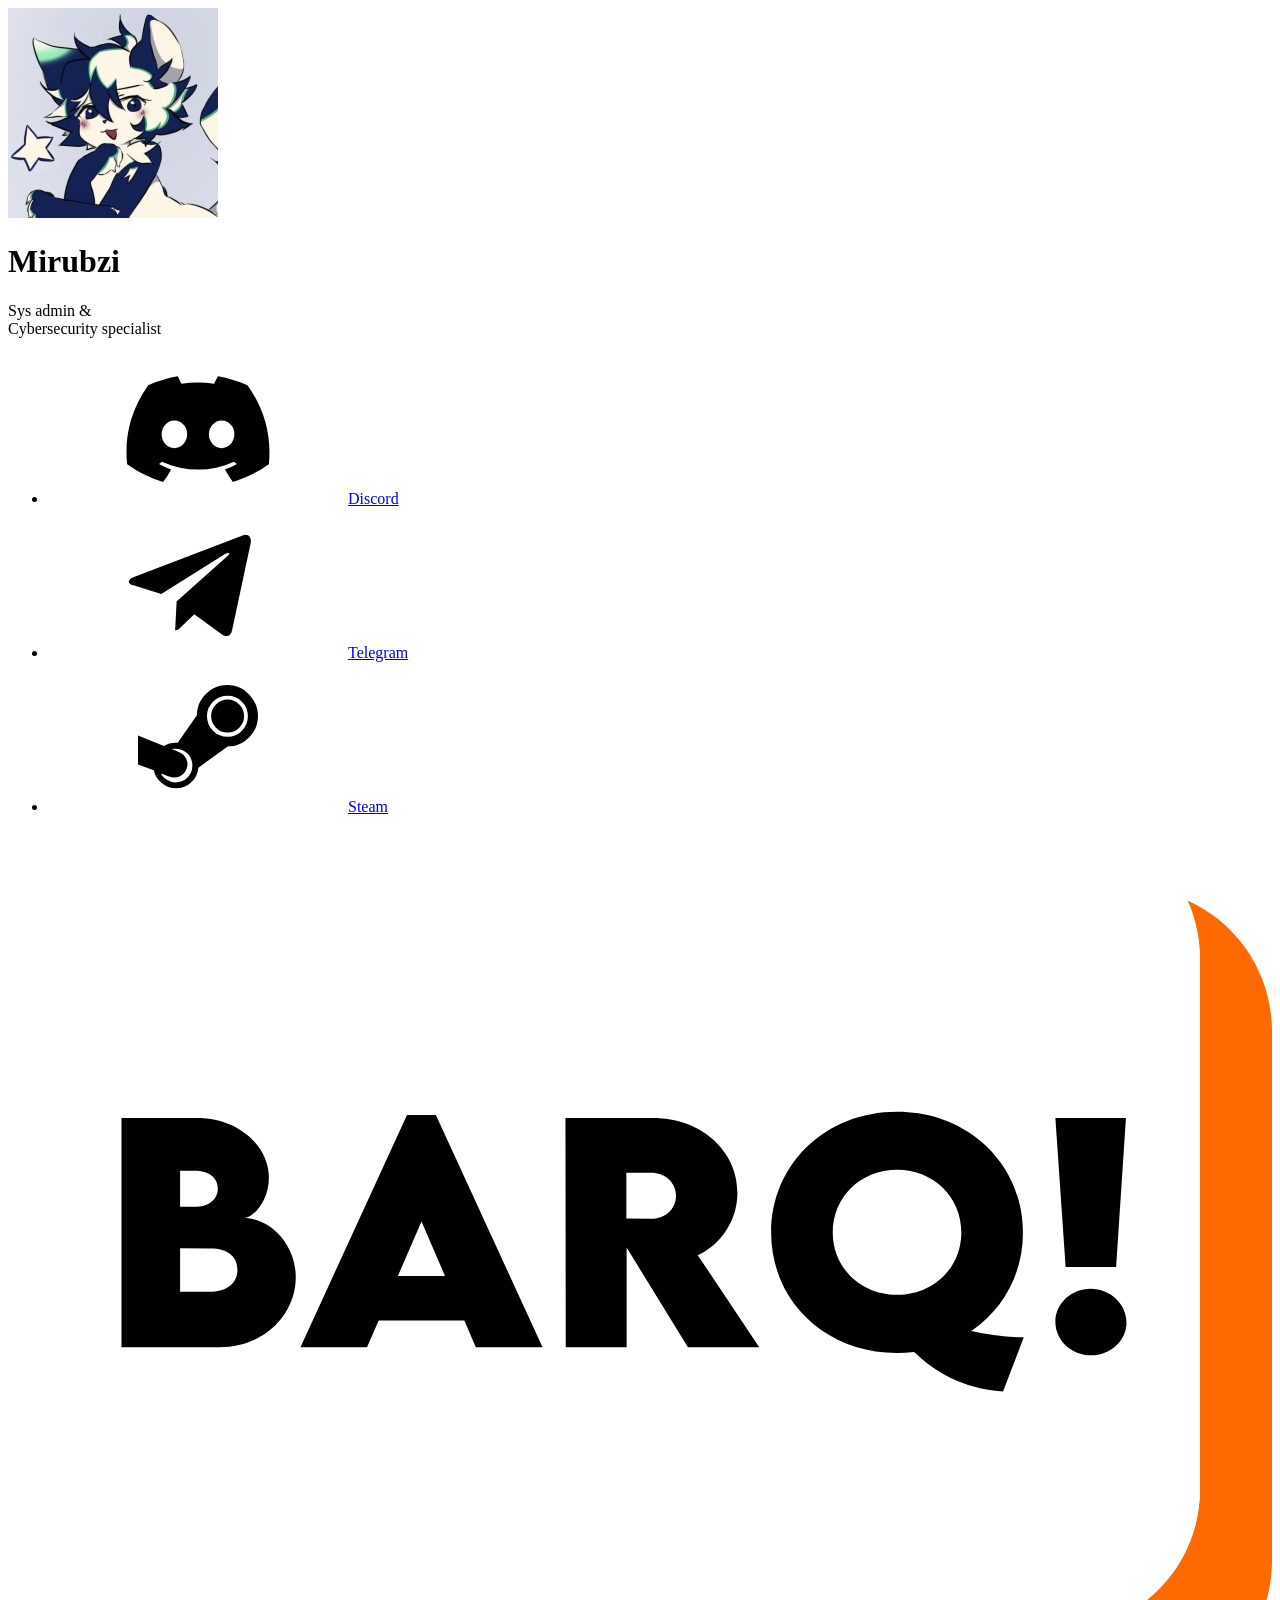
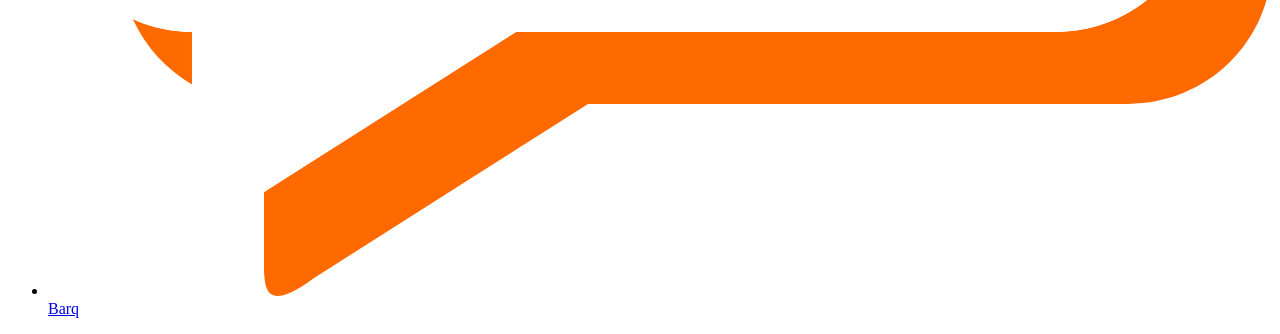
==== commit d60eeeeb: "Update index.html" ====
--- a/index.html
+++ b/index.html
@@ -20,784 +20,8 @@
   <link rel="canonical" href="https://card.paw.engineer">
   <link rel="icon" type="image/x-icon" href="./img/image04.jpg">
   <link rel="alternate" hreflang="ru" href="./Mirubzi-ru.html">
-  <style>
-    /* =========================================
-       THEME VARIABLES (Dark Mode by Default) 
-       ========================================= */
-    :root {
-      --background-height: 100vh;
-      --site-language-alignment: left;
-      --site-language-direction: ltr;
-      --site-language-flex-alignment: flex-start;
-      --site-language-indent-left: 1;
-      --site-language-indent-right: 0;
-      --viewport-height: 100vh;
-
-      /* Colors */
-      --theme-bg-gradient: conic-gradient(from 115deg at 100% 78%, #000000 49%, #006E40 72%);
-      --theme-bg-loader: #000000;
-      --theme-card-bg: #212121;
-      --theme-card-border: rgba(0, 0, 0, 0.5);
-      --theme-text-main: #AFC2C4;
-      --theme-text-muted: rgba(189, 200, 201, 0.82);
-      --theme-text-mark: #6EFFBF;
-      --theme-btn-border: #006E40;
-      --theme-accent: #00A35F;
-      --theme-code-bg: rgba(144, 144, 144, 0.25);
-    }
-
-    /* =========================================
-       LIGHT MODE OVERRIDES
-       ========================================= */
-    @media (prefers-color-scheme: light) {
-      :root {
-        --theme-bg-gradient: conic-gradient(from 115deg at 100% 78%, #eef2f5 49%, #bfe3d0 72%);
-        --theme-bg-loader: #eef2f5;
-        --theme-card-bg: #ffffff;
-        --theme-card-border: rgba(0, 0, 0, 0.08);
-        --theme-text-main: #2b3a3b;
-        --theme-text-muted: rgba(43, 58, 59, 0.82);
-        --theme-text-mark: #008a50;
-        --theme-btn-border: #008a50;
-        --theme-accent: #008a50;
-        --theme-code-bg: rgba(0, 0, 0, 0.05);
-      }
-    }
-
-    html,
-    body, div, span, applet, object, iframe, h1, h2, h3, h4, h5, h6, p, blockquote, pre, a, abbr, acronym, address, big, cite, code, del, dfn, em, img, ins, kbd, q, s, samp, small, strike, strong, sub, sup, tt, var, b, u, i, center, dl, dt, dd, ol, ul, li, fieldset, form, label, legend, table, caption, tbody, tfoot, thead, tr, th, td, article, aside, canvas, details, embed, figure, figcaption, footer, header, hgroup, menu, nav, output, ruby, section, summary, time, mark, audio, video {
-      margin: 0;
-      padding: 0;
-      border: 0;
-      font-size: 100%;
-      font: inherit;
-      vertical-align: baseline;
-    }
-
-    article, aside, details, figcaption, figure, footer, header, hgroup, menu, nav, section {
-      display: block;
-    }
-
-    body {
-      line-height: 1;
-    }
-
-    ol, ul {
-      list-style: none;
-    }
-
-    blockquote, q {
-      quotes: none;
-    }
-
-    blockquote:before, blockquote:after, q:before, q:after {
-      content: '';
-      content: none;
-    }
-
-    table {
-      border-collapse: collapse;
-      border-spacing: 0;
-    }
-
-    body {
-      -webkit-text-size-adjust: none
-    }
-
-    mark {
-      background-color: transparent;
-      color: inherit
-    }
-
-    input::-moz-focus-inner {
-      border: 0;
-      padding: 0
-    }
-
-    input[type="text"], input[type="email"], select, textarea {
-      -moz-appearance: none;
-      -webkit-appearance: none;
-      -ms-appearance: none;
-      appearance: none
-    }
-
-    *, *:before, *:after {
-      box-sizing: border-box;
-    }
-
-    body {
-      line-height: 1.0;
-      min-height: var(--viewport-height);
-      min-width: 320px;
-      overflow-x: hidden;
-      word-wrap: break-word;
-      background-color: var(--theme-bg-loader);
-    }
-
-    body:before {
-      background-attachment: scroll;
-      content: '';
-      display: block;
-      height: var(--background-height);
-      left: 0;
-      pointer-events: none;
-      position: fixed;
-      top: 0;
-      transform: scale(1);
-      width: 100vw;
-      z-index: 0;
-      background-image: var(--theme-bg-gradient);
-      background-position: 0% 0%;
-      background-repeat: repeat;
-      background-size: auto;
-    }
-
-    body:after {
-      background-color: var(--theme-bg-loader);
-      content: '';
-      display: block;
-      height: 90%;
-      left: 0;
-      opacity: 0;
-      pointer-events: none;
-      position: fixed;
-      top: 0;
-      transform: scale(1);
-      transition: opacity 1.375s ease-in-out 0s, visibility 1.375s 0s;
-      visibility: hidden;
-      width: 100%;
-      z-index: 1;
-    }
-
-    body.is-loading:after {
-      opacity: 1;
-      visibility: visible;
-    }
-
-    html {
-      font-size: 18pt;
-    }
-
-    u { text-decoration: underline; }
-    strong { color: inherit; font-weight: bolder; }
-    em { font-style: italic; }
-
-    code {
-      background-color: var(--theme-code-bg);
-      border-radius: 0.25em;
-      font-family: "Google Sans", sans-serif;
-      font-size: 0.9em;
-      font-weight: normal;
-      letter-spacing: 0;
-      margin: 0 0.25em;
-      padding: 0.25em 0.5em;
-      text-indent: 0;
-    }
-
-    mark {
-      background-color: var(--theme-code-bg);
-    }
-
-    spoiler-text {
-      -webkit-text-stroke: 0;
-      background-color: rgba(32, 32, 32, 0.75);
-      text-shadow: none;
-      color: transparent;
-      cursor: pointer;
-      transition: color 0.1s ease-in-out;
-    }
-
-    spoiler-text.active {
-      color: var(--theme-card-bg);
-      cursor: text;
-    }
-
-    s { text-decoration: line-through; }
-    sub { font-size: smaller; vertical-align: sub; }
-    sup { font-size: smaller; vertical-align: super; }
-
-    a {
-      color: inherit;
-      text-decoration: underline;
-      transition: color 0.25s ease;
-    }
-
-    a[onclick]:not([href]) {
-      cursor: pointer;
-    }
-
-    deferred-script { display: none; }
-
-    #wrapper {
-      -webkit-overflow-scrolling: touch;
-      align-items: center;
-      display: flex;
-      flex-direction: column;
-      justify-content: center;
-      min-height: var(--viewport-height);
-      overflow: hidden;
-      position: relative;
-      z-index: 2;
-    }
-
-    #main {
-      --alignment: var(--site-language-alignment);
-      --flex-alignment: var(--site-language-flex-alignment);
-      --indent-left: var(--site-language-indent-left);
-      --indent-right: var(--site-language-indent-right);
-      --border-radius-tl: 0;
-      --border-radius-tr: 0;
-      --border-radius-br: 0;
-      --border-radius-bl: 0;
-      align-items: center;
-      display: flex;
-      flex-grow: 0;
-      flex-shrink: 0;
-      justify-content: center;
-      max-width: 100%;
-      position: relative;
-      text-align: var(--alignment);
-      z-index: 1;
-      transition: opacity 0.625s ease 0s, transform 0.625s ease 0s;
-    }
-
-    #main>.inner {
-      --padding-horizontal: 3rem;
-      --padding-vertical: 3rem;
-      --spacing: 0rem;
-      --width: 65rem;
-      border-radius: var(--border-radius-tl) var(--border-radius-tr) var(--border-radius-br) var(--border-radius-bl);
-      max-width: 100%;
-      position: relative;
-      width: var(--width);
-      z-index: 1;
-      padding: var(--padding-vertical) var(--padding-horizontal);
-    }
-
-    #main>.inner>* { margin-top: var(--spacing); margin-bottom: var(--spacing); }
-    #main>.inner> :first-child { margin-top: 0 !important; }
-    #main>.inner> :last-child { margin-bottom: 0 !important; }
-
-    #main>.inner>.full {
-      margin-left: calc(var(--padding-horizontal) * -1);
-      max-width: calc(100% + calc(var(--padding-horizontal) * 2) + 0.4725px);
-      width: calc(100% + calc(var(--padding-horizontal) * 2) + 0.4725px);
-    }
-
-    #main>.inner>.full:first-child {
-      border-top-left-radius: inherit;
-      border-top-right-radius: inherit;
-      margin-top: calc(var(--padding-vertical) * -1) !important;
-    }
-
-    #main>.inner>.full:last-child {
-      border-bottom-left-radius: inherit;
-      border-bottom-right-radius: inherit;
-      margin-bottom: calc(var(--padding-vertical) * -1) !important;
-    }
-
-    #main>.inner>.full.screen {
-      border-radius: 0 !important;
-      max-width: 100vw;
-      position: relative;
-      width: 100vw;
-      left: 50%;
-      margin-left: -50vw;
-      right: auto;
-    }
-
-    body.is-loading #main { opacity: 0; transform: translateX(0.375rem); }
-
-    body #wrapper:after {
-      background-position: center;
-      background-repeat: no-repeat;
-      background-size: contain;
-      content: '';
-      display: block;
-      height: 10rem;
-      left: calc(50% - 5rem);
-      opacity: 0;
-      pointer-events: none;
-      position: fixed;
-      top: calc(50% - 5rem);
-      transition: opacity 1s ease, visibility 1s;
-      visibility: hidden;
-      width: 10rem;
-      z-index: 100000;
-    }
-
-    body.is-loading { pointer-events: none; }
-
-    body.is-loading.with-loader #wrapper:after {
-      background-image: url('[data-uri]');
-      opacity: 1;
-      transform: scale(1.0);
-      visibility: visible;
-    }
-
-    body.is-playing.with-loader #wrapper:after {
-      opacity: 0;
-      transform: scale(0.5);
-      transition: opacity 0.25s ease, transform 0.75s ease, visibility 0.25s;
-      visibility: hidden;
-    }
-
-    body.is-instant #main, body.is-instant #main>.inner>*, body.is-instant #main>.inner>section>* {
-      transition: none !important;
-    }
-
-    body.is-instant:after { display: none !important; transition: none !important; }
-
-    .image {
-      display: block;
-      line-height: 0;
-      max-width: 100%;
-      position: relative;
-    }
-
-    .image .frame {
-      -webkit-backface-visibility: hidden;
-      backface-visibility: hidden;
-      -webkit-transform: translate3d(0, 0, 0);
-      transform: translate3d(0, 0, 0);
-      display: inline-block;
-      max-width: 100%;
-      overflow: hidden;
-      vertical-align: top;
-      width: 100%;
-    }
-
-    .image .frame img {
-      border-radius: 0 !important;
-      max-width: 100%;
-      vertical-align: top;
-      width: inherit;
-    }
-
-    .image.full .frame { display: block; }
-
-    .image.full:first-child .frame {
-      border-top-left-radius: inherit;
-      border-top-right-radius: inherit;
-    }
-
-    .image.full:last-child .frame {
-      border-bottom-left-radius: inherit;
-      border-bottom-right-radius: inherit;
-    }
-
-    .image.style1 .frame {
-      width: 7rem;
-      border-radius: 100%;
-      transition: none;
-    }
-
-    .image.style1 .frame img { transition: none; }
-
-    h1, h2, h3, p { direction: var(--site-language-direction); position: relative; }
-
-    h1 span.p, h2 span.p, h3 span.p, p span.p { display: block; position: relative; }
-
-    h1 span[style], h2 span[style], h3 span[style], p span[style],
-    h1 strong, h2 strong, h3 strong, p strong,
-    h1 a, h2 a, h3 a, p a,
-    h1 code, h2 code, h3 code, p code,
-    h1 mark, h2 mark, h3 mark, p mark,
-    h1 spoiler-text, h2 spoiler-text, h3 spoiler-text, p spoiler-text {
-      -webkit-text-fill-color: currentcolor;
-    }
-
-    h1.style1, h2.style1, h3.style1, p.style1 {
-      color: var(--theme-text-main);
-      font-family: "Google Sans", sans-serif;
-      font-size: 5.5em;
-      line-height: 1;
-      font-weight: 550;
-    }
-
-    h1.style1 mark, h2.style1 mark, h3.style1 mark, p.style1 mark {
-      background-color: transparent;
-    }
-
-    h1.style1 a, h2.style1 a, h3.style1 a, p.style1 a { text-decoration: none; }
-    h1.style1 a:hover, h2.style1 a:hover, h3.style1 a:hover, p.style1 a:hover { text-decoration: underline; }
-
-    h1.style1 span.p:nth-child(n + 2), h2.style1 span.p:nth-child(n + 2),
-    h3.style1 span.p:nth-child(n + 2), p.style1 span.p:nth-child(n + 2) {
-      margin-top: 1rem;
-    }
-
-    h1.style2, h2.style2, h3.style2, p.style2 {
-      color: var(--theme-text-muted);
-      font-family: "Google Sans", sans-serif;
-      letter-spacing: 0.025rem;
-      width: calc(100% + 0.025rem);
-      font-size: 1.125em;
-      line-height: 1.875;
-      font-weight: 700;
-    }
-
-    h1.style2 mark, h2.style2 mark, h3.style2 mark, p.style2 mark {
-      color: var(--theme-text-mark);
-      background-color: transparent;
-    }
-
-    h1.style2 a, h2.style2 a, h3.style2 a, p.style2 a { text-decoration: underline; }
-    h1.style2 a:hover, h2.style2 a:hover, h3.style2 a:hover, p.style2 a:hover { text-decoration: none; }
-
-    h1.style2 span.p:nth-child(n + 2), h2.style2 span.p:nth-child(n + 2),
-    h3.style2 span.p:nth-child(n + 2), p.style2 span.p:nth-child(n + 2) {
-      margin-top: 1rem;
-    }
-
-    .buttons {
-      cursor: default;
-      display: flex;
-      justify-content: var(--flex-alignment);
-      letter-spacing: 0;
-      padding: 0;
-    }
-
-    .buttons li {
-      max-width: 100%;
-      text-align: var(--alignment);
-    }
-
-    .buttons li a {
-      align-items: center;
-      justify-content: center;
-      max-width: 100%;
-      text-align: center;
-      text-decoration: none;
-      vertical-align: middle;
-      white-space: nowrap;
-    }
-
-    .buttons.style2 {
-      gap: 0.375rem;
-      flex-direction: row;
-      flex-wrap: wrap;
-    }
-
-    .buttons.style2:not(:first-child) { margin-top: 0rem !important; }
-    .buttons.style2:not(:last-child) { margin-bottom: 0rem !important; }
-
-    .buttons.style2 li a {
-      display: inline-flex;
-      width: 12.625rem;
-      height: 2.5rem;
-      line-height: 2.5rem;
-      padding: 0 0.5rem;
-      vertical-align: middle;
-      font-family: "Google Sans", sans-serif;
-      letter-spacing: -0.025rem;
-      font-size: 0.75em;
-      font-weight: 400;
-      border-radius: 2.5rem;
-      transition: transform 0.5s ease, color 0.5s ease, background-color 0.5s ease, border-color 0.5s ease;
-    }
-
-    .buttons.style2 li a svg {
-      display: block;
-      fill: var(--theme-text-main);
-      flex-grow: 0;
-      flex-shrink: 0;
-      height: 100%;
-      min-width: 16px;
-      width: 1.375em;
-      margin-left: -0.125em;
-      margin-right: calc(0.375rem + 0rem);
-      transition: fill 0.5s ease;
-    }
-
-    .buttons.style2 li a .label { direction: var(--site-language-direction); overflow: hidden; }
-
-    .buttons.style2 .button {
-      color: var(--theme-text-main);
-      border: solid 2px var(--theme-btn-border);
-    }
-
-    .buttons.style2 li a:hover { transform: scale(1.025); }
-
-    #buttons01 .n01 svg { fill: var(--theme-accent); }
-
-    .buttons.style1 {
-      gap: 0.875rem;
-      flex-direction: column;
-      flex-wrap: nowrap;
-    }
-
-    .buttons.style1 li a {
-      display: inline-flex;
-      width: 100vw;
-      height: auto;
-      line-height: 2rem;
-      padding: 0 1.75rem;
-      vertical-align: middle;
-      font-family: "Google Sans", sans-serif;
-      font-size: 1em;
-      font-weight: 400;
-      border-radius: 2.5rem;
-      flex-direction: row-reverse;
-      justify-content: flex-end;
-      padding-bottom: 1.09375rem;
-      padding-top: 1.09375rem;
-      white-space: normal;
-      align-items: flex-start;
-      transition: transform 0.5s ease, color 0.5s ease, background-color 0.5s ease, border-color 0.5s ease;
-    }
-
-    .buttons.style1 li a svg {
-      display: block;
-      fill: var(--theme-text-main);
-      flex-grow: 0;
-      flex-shrink: 0;
-      height: 2rem;
-      min-width: 16px;
-      width: 1.75em;
-      margin-left: 0.5em;
-      margin-right: calc(-0.125em + 0rem);
-      transition: fill 0.5s ease;
-    }
-
-    .buttons.style1 li a .label {
-      direction: var(--site-language-direction);
-      overflow: hidden;
-      flex-grow: 1;
-      flex-shrink: 1;
-      text-align: left;
-      width: 100%;
-    }
-
-    .buttons.style1 .button {
-      color: var(--theme-text-main);
-      border: solid 2px var(--theme-btn-border);
-    }
-
-    .buttons.style1 li a:hover { transform: scale(1.06); }
-
-    #buttons04 .n01 svg,
-    #buttons04 .n02 svg,
-    #buttons04 .n03 svg,
-    #buttons04 .n04 svg,
-    #buttons04 .n05 svg {
-      fill: var(--theme-accent);
-    }
-
-    .container { position: relative; }
-    .container>.wrapper {
-      vertical-align: top;
-      position: relative;
-      max-width: 100%;
-      border-radius: inherit;
-    }
-
-    .container>.wrapper>.inner {
-      vertical-align: top;
-      position: relative;
-      max-width: 100%;
-      border-radius: inherit;
-      text-align: var(--alignment);
-    }
-
-    #main .container.full:first-child>.wrapper,
-    #main .container.full:first-child>.wrapper>.inner {
-      border-top-left-radius: inherit;
-      border-top-right-radius: inherit;
-    }
-
-    #main .container.full:last-child>.wrapper,
-    #main .container.full:last-child>.wrapper>.inner {
-      border-bottom-left-radius: inherit;
-      border-bottom-right-radius: inherit;
-    }
-
-    #container01 {
-      display: flex;
-      width: 100%;
-      align-items: center;
-      justify-content: center;
-      background-color: var(--theme-card-bg);
-      border-color: var(--theme-card-border);
-      border-style: solid;
-      border-radius: 1.75rem;
-    }
-
-    #container01>.wrapper>.inner {
-      --gutters: calc(var(--padding-horizontal) * 2);
-      --padding-horizontal: 4rem;
-      --padding-vertical: 2.625rem;
-      --spacing: 1.375rem;
-      padding: var(--padding-vertical) var(--padding-horizontal);
-      border-radius: calc(1.75rem - 1px);
-    }
-
-    #container01>.wrapper { max-width: var(--width); width: 100%; }
-
-    #container01.default>.wrapper>.inner>* { margin-bottom: var(--spacing); margin-top: var(--spacing); }
-    #container01.default>.wrapper>.inner>*:first-child { margin-top: 0 !important; }
-    #container01.default>.wrapper>.inner>*:last-child { margin-bottom: 0 !important; }
-
-    #container01.columns>.wrapper>.inner { flex-wrap: wrap; display: flex; align-items: center; }
-    #container01.columns>.wrapper>.inner>* {
-      flex-grow: 0;
-      flex-shrink: 0;
-      max-width: 100%;
-      text-align: var(--alignment);
-      padding: 0 0 0 var(--gutters);
-    }
-
-    #container01.columns>.wrapper>.inner>*>* { margin-bottom: var(--spacing); margin-top: var(--spacing); }
-    #container01.columns>.wrapper>.inner>*>*:first-child { margin-top: 0 !important; }
-    #container01.columns>.wrapper>.inner>*>*:last-child { margin-bottom: 0 !important; }
-    #container01.columns>.wrapper>.inner>*:first-child { margin-left: calc(var(--gutters) * -1); }
-
-    #container01.columns>.wrapper>.inner>*:before {
-      border-left: solid 1px var(--theme-card-border);
-      content: '';
-      display: block;
-      margin-left: calc((var(--gutters) * -0.5) - 0.5px);
-      position: absolute;
-      width: 0;
-      height: 100%;
-      top: 0;
-    }
-
-    #container01.columns>.wrapper>.inner>*:first-child:before { display: none; }
-
-    #container01.default>.wrapper>.inner>.full {
-      margin-left: calc(var(--padding-horizontal) * -1);
-      max-width: none !important;
-      width: calc(100% + (var(--padding-horizontal) * 2) + 0.4725px);
-    }
-
-    #container01.default>.wrapper>.inner>.full:first-child {
-      margin-top: calc(var(--padding-vertical) * -1) !important;
-      border-top-left-radius: inherit;
-      border-top-right-radius: inherit;
-    }
-
-    #container01.default>.wrapper>.inner>.full:last-child {
-      margin-bottom: calc(var(--padding-vertical) * -1) !important;
-      border-bottom-left-radius: inherit;
-      border-bottom-right-radius: inherit;
-    }
-
-    #container01.columns>.wrapper>.inner>div>.full {
-      margin-left: calc((var(--gutters) * -0.5) + 0.5px);
-      max-width: none !important;
-      width: calc(100% + var(--gutters) + 0.4725px - 1px);
-    }
-
-    #container01.columns>.wrapper>.inner>div:first-child>.full {
-      margin-left: calc(var(--padding-horizontal) * -1);
-      width: calc(100% + var(--padding-horizontal) + calc(var(--gutters) * 0.5) + 0.4725px - 0.5px);
-    }
-
-    #container01.columns>.wrapper>.inner>div:last-child>.full {
-      width: calc(100% + var(--padding-horizontal) + calc(var(--gutters) * 0.5) + 0.4725px - 0.5px);
-    }
-
-    #container01.columns>.wrapper>.inner>div>.full:first-child { margin-top: calc(var(--padding-vertical) * -1) !important; }
-    #container01.columns>.wrapper>.inner>div>.full:last-child { margin-bottom: calc(var(--padding-vertical) * -1) !important; }
-
-    #container01.columns>.wrapper>.inner>.full { align-self: stretch; }
-    #container01.columns>.wrapper>.inner>.full:first-child { border-bottom-left-radius: inherit; border-top-left-radius: inherit; }
-    #container01.columns>.wrapper>.inner>.full:last-child { border-bottom-right-radius: inherit; border-top-right-radius: inherit; }
-
-    #container01.columns>.wrapper>.inner>.full>.full:first-child:last-child {
-      border-radius: inherit;
-      height: calc(100% + (var(--padding-vertical) * 2));
-    }
-
-    #container01.columns>.wrapper>.inner>.full>.full:first-child:last-child>* {
-      border-radius: inherit;
-      height: 100%;
-      position: absolute;
-      width: 100%;
-    }
-
-    #container01>.wrapper>.inner> :nth-child(1) {
-      width: calc(50% + (var(--gutters) / 2));
-      --alignment: left;
-      --flex-alignment: flex-start;
-      --indent-left: 1;
-      --indent-right: 0;
-    }
-
-    #container01>.wrapper>.inner> :nth-child(2) {
-      width: calc(50% + (var(--gutters) / 2));
-    }
-
-    #credits span {
-      color: rgba(128, 128, 128, 0.498);
-      margin-top: 1.5rem !important;
-    }
-
-    @media (max-width: 1680px) { html { font-size: 13pt; } }
-    @media (max-width: 1280px) { html { font-size: 13pt; } }
-    @media (max-width: 980px) { html { font-size: 11pt; } }
-
-    @media (max-width: 736px) {
-      html { font-size: 11pt; }
-      #main>.inner { --padding-horizontal: 2rem; --padding-vertical: 3rem; --spacing: 0rem; }
-      .image.style1:not(:first-child) { margin-top: 1.5rem !important; }
-      .image.style1:not(:last-child) { margin-bottom: 1.5rem !important; }
-      .image.style1 .frame { width: 7rem; }
-      h1.style1, h2.style1, h3.style1, p.style1 { letter-spacing: 0rem; width: 100%; font-size: 2.75em; line-height: 1; }
-      h1.style2, h2.style2, h3.style2, p.style2 { letter-spacing: 0.021875rem; width: calc(100% + 0.021875rem); font-size: 0.875em; line-height: 1.875; }
-      .buttons.style2 { gap: 0.375rem; }
-      .buttons.style2:not(:first-child) { margin-top: 0rem !important; }
-      .buttons.style2:not(:last-child) { margin-bottom: 0rem !important; }
-      .buttons.style2 li a { letter-spacing: -0.025rem; font-size: 0.75em; }
-      .buttons.style2 li a svg { width: 1.375em; }
-      .buttons.style1 { gap: 0.875rem; }
-      .buttons.style1 li a { letter-spacing: 0rem; font-size: 1em; }
-      .buttons.style1 li a svg { width: 1.75em; }
-      #container01 { --alignment: center; --flex-alignment: center; --indent-left: 1; --indent-right: 1; }
-      #container01>.wrapper>.inner { --gutters: 5rem; --padding-horizontal: 2.5rem; --padding-vertical: 4rem; --spacing: 1.375rem; }
-      #container01.columns>.wrapper>.inner { flex-direction: column !important; flex-wrap: nowrap !important; }
-      #container01.columns>.wrapper>.inner>span { height: 0; margin-top: calc(var(--gutters) * -1); pointer-events: none; visibility: hidden; }
-      #container01.columns>.wrapper>.inner>span:first-child+div:before { display: none !important; }
-      #container01.columns>.wrapper>.inner>*:first-child { margin-left: 0 !important; padding-top: 0 !important; }
-      #container01.columns>.wrapper>.inner>* { padding: calc(var(--gutters) * 0.3) 0 !important; }
-      #container01.columns>.wrapper>.inner>*:before { border-top: solid 1px var(--theme-card-border) !important; height: 0 !important; margin-left: 0 !important; top: auto !important; margin-top: calc((var(--gutters) * -0.5) - 0.5px) !important; left: 0 !important; width: 100% !important; border-left: none !important; }
-      #container01.columns>.wrapper>.inner>*:last-child { padding-bottom: 0 !important; }
-      #container01.columns>.wrapper>.inner>*:first-child:before { display: none !important; }
-      #container01.columns>.wrapper>.inner>*:last-child:before { display: block !important; }
-      #container01.columns>.wrapper>.inner>div>.full { margin-left: calc(var(--padding-horizontal) * -1); width: calc(100% + (var(--padding-horizontal) * 2) + 0.4725px); }
-      #container01.columns>.wrapper>.inner>div:first-of-type>.full { margin-left: calc(var(--padding-horizontal) * -1); width: calc(100% + (var(--padding-horizontal) * 2) + 0.4725px); }
-      #container01.columns>.wrapper>.inner>div:last-of-type>.full { margin-left: calc(var(--padding-horizontal) * -1); width: calc(100% + (var(--padding-horizontal) * 2) + 0.4725px); }
-      #container01.columns>.wrapper>.inner>div>.full:first-child { margin-top: calc((var(--gutters) * -0.5) + 0.5px) !important; }
-      #container01.columns>.wrapper>.inner>div>.full:last-child { margin-bottom: calc((var(--gutters) * -0.5) + 0.5px) !important; }
-      #container01.columns>.wrapper>.inner>div:first-of-type>.full:first-child { margin-top: calc(var(--padding-vertical) * -1) !important; }
-      #container01.columns>.wrapper>.inner>div:last-of-type>.full:last-child { margin-bottom: calc(var(--padding-vertical) * -1) !important; }
-      #container01.columns>.wrapper>.inner>div:first-of-type, #container01.columns>.wrapper>.inner>div:first-of-type>.full:first-child { border-top-left-radius: inherit; border-top-right-radius: inherit; }
-      #container01.columns>.wrapper>.inner>div:last-of-type, #container01.columns>.wrapper>.inner>div:last-of-type>.full:last-child { border-bottom-left-radius: inherit; border-bottom-right-radius: inherit; }
-      #container01.columns>.wrapper>.inner>div:first-of-type, #container01.columns>.wrapper>.inner>div:first-of-type>.full:last-child { border-bottom-left-radius: 0 !important; }
-      #container01.columns>.wrapper>.inner>div:last-of-type, #container01.columns>.wrapper>.inner>div:last-of-type>.full:first-child { border-top-right-radius: 0 !important; }
-      #container01.columns>.wrapper>.inner>.full>.full:first-child:last-child { height: auto; }
-      #container01.columns>.wrapper>.inner>.full>.full:first-child:last-child>* { height: auto; position: relative; width: auto; }
-      #container01>.wrapper>.inner> :nth-child(1) { --alignment: center; --flex-alignment: center; --indent-left: 1; --indent-right: 1; min-height: 100% !important; width: 100% !important; }
-      #container01>.wrapper>.inner> :nth-child(2) { --alignment: center; --flex-alignment: center; --indent-left: 1; --indent-right: 1; min-height: 100% !important; width: 100% !important; }
-    }
-
-    @media (max-width: 480px) {
-      #main>.inner { --spacing: 0rem; }
-      .buttons.style2 li a { width: 13.5rem; }
-      .buttons.style1 li a { max-width: 100%; width: 100%; }
-      #container01>.wrapper>.inner { --spacing: 1.203125rem; }
-    }
-
-    @media (max-width: 360px) {
-      #main>.inner { --padding-horizontal: 1.5rem; --padding-vertical: 2.25rem; --spacing: 0rem; }
-      h1.style1, h2.style1, h3.style1, p.style1 { font-size: 2.75em; }
-      h1.style2, h2.style2, h3.style2, p.style2 { font-size: 0.875em; }
-      .buttons.style2 { gap: 0.28125rem; }
-      .buttons.style1 { gap: 0.65625rem; }
-      #container01>.wrapper>.inner { --gutters: 5rem; --padding-horizontal: 1.875rem; --padding-vertical: 3rem; --spacing: 1.03125rem; }
-    }
-  </style>
+  
+  <link rel="stylesheet" href="style.css">
 
   <noscript>
     <style>
@@ -831,6 +55,7 @@
       <path d="M37.9,20.5c-1.2,3.3-4,5.3-6.2,4.4c-2.2-0.8-2.6-4.1-1.3-7.4c1.2-3.3,3.6-5.3,5.8-4.4 C38.4,13.9,39.1,17.2,37.9,20.5z M24.5,15.5c-2.5-0.6-3.3-4.1-2.3-7.7c0.9-3.6,3.3-6.1,5.7-5.4c2.5,0.6,3.7,4.1,2.7,7.7 C29.7,13.7,26.9,16.1,24.5,15.5z M21,19.7c2.2,0.8,5,2.2,8.9,8.2c3.9,6-0.1,9.3-1.4,9.6c-1.2,0.3-2.6,0.6-5.7-1.2 c-1.4-0.8-2.3-0.9-2.8-1c-0.6,0.1-1.4,0.2-2.8,1c-3.1,1.8-4.5,1.5-5.7,1.2c-1.2-0.3-5.3-3.6-1.4-9.6c3.9-6,6.7-7.4,8.9-8.2 C19.2,19.7,20.9,19.7,21,19.7z M15.5,15.5c-2.5,0.6-5.2-1.8-6.1-5.4C8.5,6.4,9.7,3,12.1,2.3c2.5-0.6,4.8,1.8,5.7,5.4 C18.8,11.4,18,14.9,15.5,15.5z M8.3,24.9c-2.2,0.8-5-1.1-6.2-4.4c-1.2-3.3-0.4-6.6,1.8-7.4s4.6,1.1,5.8,4.4 C10.9,20.7,10.5,24.1,8.3,24.9z"></path>
     </symbol>
   </svg>
+
   <div id="wrapper">
     <div id="main">
       <div class="inner">
@@ -857,7 +82,6 @@
                         <use xlink:href="#icon-56a1e10494600ea42075d3aa573d5839"></use>
                       </svg><span class="label">Steam</span></a></li>
                   <li style="opacity: 1; transform: none;"><a href="barq://profiles/69a7301e-e48f-488d-ae70-dc4ffbd2d5ae" class="button n04">
-                      <?xml version="1.0" encoding="UTF-8"?>
                       <svg viewBox="0 0 408 360" version="1.1" xmlns="http://www.w3.org/2000/svg" xmlns:xlink="http://www.w3.org/1999/xlink">
                         <title>Logo</title>
                         <defs>
@@ -893,10 +117,8 @@
       </div>
     </div>
   </div>
-  <script>
-    (function () {
-      var on = addEventListener, off = removeEventListener, $ = function (q) { return document.querySelector(q) }, $$ = function (q) { return document.querySelectorAll(q) }, $body = document.body, $inner = $('.inner'), client = (function () { var o = { browser: 'other', browserVersion: 0, os: 'other', osVersion: 0, mobile: false, canUse: null, flags: { lsdUnits: false, }, }, ua = navigator.userAgent, a, i; a = [ ['firefox', /Firefox\/([0-9\.]+)/], ['edge', /Edge\/([0-9\.]+)/], ['safari', /Version\/([0-9\.]+).+Safari/], ['chrome', /Chrome\/([0-9\.]+)/], ['chrome', /CriOS\/([0-9\.]+)/], ['ie', /Trident\/.+rv:([0-9]+)/] ]; for (i = 0; i < a.length; i++) { if (ua.match(a[i][1])) { o.browser = a[i][0]; o.browserVersion = parseFloat(RegExp.$1); break; } } a = [ ['ios', /([0-9_]+) like Mac OS X/, function (v) { return v.replace('_', '.').replace('_', ''); }], ['ios', /CPU like Mac OS X/, function (v) { return 0 }], ['ios', /iPad; CPU/, function (v) { return 0 }], ['android', /Android ([0-9\.]+)/, null], ['mac', /Macintosh.+Mac OS X ([0-9_]+)/, function (v) { return v.replace('_', '.').replace('_', ''); }], ['windows', /Windows NT ([0-9\.]+)/, null], ['undefined', /Undefined/, null] ]; for (i = 0; i < a.length; i++) { if (ua.match(a[i][1])) { o.os = a[i][0]; o.osVersion = parseFloat(a[i][2] ? (a[i][2])(RegExp.$1) : RegExp.$1); break; } } if (o.os == 'mac' && ('ontouchstart' in window) && ((screen.width == 1024 && screen.height == 1366) || ( screen.width == 834 && screen.height == 1112) || (screen.width == 810 && screen.height == 1080) || ( screen.width == 768 && screen.height == 1024))) o.os = 'ios'; o.mobile = (o.os == 'android' || o.os == 'ios'); var _canUse = document.createElement('div'); o.canUse = function (property, value) { var style; style = _canUse.style; if (!(property in style)) return false; if (typeof value !== 'undefined') { style[property] = value; if (style[property] == '') return false; } return true; }; o.flags.lsdUnits = o.canUse('width', '100dvw'); return o; }()), trigger = function (t) { dispatchEvent(new Event(t)); }, cssRules = function (selectorText) { var ss = document.styleSheets, a = [], f = function (s) { var r = s.cssRules, i; for (i = 0; i < r.length; i++) { if (r[i] instanceof CSSMediaRule && matchMedia(r[i].conditionText).matches)(f)(r[i]); else if (r[i] instanceof CSSStyleRule && r[i].selectorText == selectorText) a.push(r[i]); } }, x, i; for (i = 0; i < ss.length; i++) f(ss[i]); return a; }, thisHash = function () { var h = location.hash ? location.hash.substring(1) : null, a; if (!h) return null; if (h.match(/\?/)) { a = h.split('?'); h = a[0]; history.replaceState(undefined, undefined, '#' + h); window.location.search = a[1]; } if (h.length > 0 && !h.match(/^[a-zA-Z]/)) h = 'x' + h; if (typeof h == 'string') h = h.toLowerCase(); return h; }, scrollToElement = function (e, style, duration) { var y, cy, dy, start, easing, offset, f; if (!e) y = 0; else { offset = (e.dataset.scrollOffset ? parseInt(e.dataset.scrollOffset) : 0) * parseFloat(getComputedStyle( document.documentElement).fontSize); switch (e.dataset.scrollBehavior ? e.dataset.scrollBehavior : 'default') { case 'default': default: y = e.offsetTop + offset; break; case 'center': if (e.offsetHeight < window.innerHeight) y = e.offsetTop - ((window.innerHeight - e.offsetHeight) / 2) + offset; else y = e.offsetTop - offset; break; case 'previous': if (e.previousElementSibling) y = e.previousElementSibling.offsetTop + e.previousElementSibling .offsetHeight + offset; else y = e.offsetTop + offset; break; } } if (!style) style = 'smooth'; if (!duration) duration = 750; if (style == 'instant') { window.scrollTo(0, y); return; } start = Date.now(); cy = window.scrollY; dy = y - cy; switch (style) { case 'linear': easing = function (t) { return t }; break; case 'smooth': easing = function (t) { return t < .5 ? 4 * t * t * t : (t - 1) * (2 * t - 2) * (2 * t - 2) + 1 }; break; } f = function () { var t = Date.now() - start; if (t >= duration) window.scroll(0, y); else { window.scroll(0, cy + (dy * easing(t / duration))); requestAnimationFrame(f); } }; f(); }, scrollToTop = function () { scrollToElement(null); }, loadElements = function (parent) { var a, e, x, i; a = parent.querySelectorAll('iframe[data-src]:not([data-src=""])'); for (i = 0; i < a.length; i++) { a[i].contentWindow.location.replace(a[i].dataset.src); a[i].dataset.initialSrc = a[i].dataset.src; a[i].dataset.src = ''; } a = parent.querySelectorAll('video[autoplay]'); for (i = 0; i < a.length; i++) { if (a[i].paused) a[i].play(); } e = parent.querySelector('[data-autofocus="1"]'); x = e ? e.tagName : null; switch (x) { case 'FORM': e = e.querySelector('.field input, .field select, .field textarea'); if (e) e.focus(); break; default: break; } a = parent.querySelectorAll('deferred-script'); for (i = 0; i < a.length; i++) { x = document.createElement('script'); x.setAttribute('data-deferred', ''); if (a[i].getAttribute('src')) x.setAttribute('src', a[i].getAttribute('src')); if (a[i].textContent) x.textContent = a[i].textContent; a[i].replaceWith(x); } }, unloadElements = function (parent) { var a, e, x, i; a = parent.querySelectorAll('iframe[data-src=""]'); for (i = 0; i < a.length; i++) { if (a[i].dataset.srcUnload === '0') continue; if ('initialSrc' in a[i].dataset) a[i].dataset.src = a[i].dataset.initialSrc; else a[i].dataset.src = a[i].src; a[i].contentWindow.location.replace('about:blank'); } a = parent.querySelectorAll('video'); for (i = 0; i < a.length; i++) { if (!a[i].paused) a[i].pause(); } e = $(':focus'); if (e) e.blur(); }; window._scrollToTop = scrollToTop; var thisUrl = function () { return window.location.href.replace(window.location.search, '').replace(/#$/, ''); }; var getVar = function (name) { var a = window.location.search.substring(1).split('&'), b, k; for (k in a) { b = a[k].split('='); if (b[0] == name) return b[1]; } return null; }; var errors = { handle: function (handler) { window.onerror = function (message, url, line, column, error) { (handler)(error.message); return true; }; }, unhandle: function () { window.onerror = null; } }; var loaderTimeout = setTimeout(function () { $body.classList.add('with-loader'); }, 500); var loadHandler = function () { setTimeout(function () { clearTimeout(loaderTimeout); $body.classList.remove('is-loading'); $body.classList.add('is-playing'); setTimeout(function () { $body.classList.remove('with-loader'); $body.classList.remove('is-playing'); $body.classList.add('is-ready'); }, 1375); }, 100); }; on('load', loadHandler); loadElements(document.body); var style, sheet, rule; style = document.createElement('style'); style.appendChild(document.createTextNode('')); document.head.appendChild(style); sheet = style.sheet; if (client.mobile) { (function () { if (client.flags.lsdUnits) { document.documentElement.style.setProperty('--viewport-height', '100svh'); document.documentElement.style.setProperty('--background-height', '100lvh'); } else { var f = function () { document.documentElement.style.setProperty('--viewport-height', window.innerHeight + 'px'); document.documentElement.style.setProperty('--background-height', (window.innerHeight + 250) + 'px'); }; on('load', f); on('orientationchange', function () { setTimeout(function () { (f)(); }, 100); }); } })(); } if (client.os == 'android') { (function () { sheet.insertRule('body::after { }', 0); rule = sheet.cssRules[0]; var f = function () { rule.style.cssText = 'height: ' + (Math.max(screen.width, screen.height)) + 'px'; }; on('load', f); on('orientationchange', f); on('touchmove', f); })(); $body.classList.add('is-touch'); } else if (client.os == 'ios') { if (client.osVersion <= 11)(function () { sheet.insertRule('body::after { }', 0); rule = sheet.cssRules[0]; rule.style.cssText = '-webkit-transform: scale(1.0)'; })(); if (client.osVersion <= 11)(function () { sheet.insertRule('body.ios-focus-fix::before { }', 0); rule = sheet.cssRules[0]; rule.style.cssText = 'height: calc(100% + 60px)'; on('focus', function (event) { $body.classList.add('ios-focus-fix'); }, true); on('blur', function (event) { $body.classList.remove('ios-focus-fix'); }, true); })(); $body.classList.add('is-touch'); }(function () { var breakpoints = { small: '(max-width: 736px)', medium: '(max-width: 980px)', }, elements = $$('[data-reorder]'); elements.forEach(function (e) { var desktop = [], mobile = [], state = false, query, a, x, ce, f; if ('reorderBreakpoint' in e.dataset && e.dataset.reorderBreakpoint in breakpoints) query = breakpoints[e.dataset.reorderBreakpoint]; else query = breakpoints.small; for (ce of e.childNodes) { if (ce.nodeType != 1) continue; desktop.push(ce); } a = e.dataset.reorder.split(','); for (x of a) mobile.push(desktop[parseInt(x)]); f = function () { var order = null, ce; if (window.matchMedia(query).matches) { if (!state) { state = true; for (ce of mobile) e.appendChild(ce); } } else { if (state) { state = false; for (ce of desktop) e.appendChild(ce); } } }; on('resize', f); on('orientationchange', f); on('load', f); on('fullscreenchange', f); }); })(); var scrollEvents = { items: [], add: function (o) { this.items.push({ element: o.element, triggerElement: (('triggerElement' in o && o.triggerElement) ? o.triggerElement : o.element), enter: ('enter' in o ? o.enter : null), leave: ('leave' in o ? o.leave : null), mode: ('mode' in o ? o.mode : 4), threshold: ('threshold' in o ? o.threshold : 0.25), offset: ('offset' in o ? o.offset : 0), initialState: ('initialState' in o ? o.initialState : null), state: false, }); }, handler: function () { var height, top, bottom, scrollPad; if (client.os == 'ios') { height = document.documentElement.clientHeight; top = document.body.scrollTop + window.scrollY; bottom = top + height; scrollPad = 125; } else { height = document.documentElement.clientHeight; top = document.documentElement.scrollTop; bottom = top + height; scrollPad = 0; } scrollEvents.items.forEach(function (item) { var elementTop, elementBottom, viewportTop, viewportBottom, bcr, pad, state, a, b; if (!item.enter && !item.leave) return true; if (!item.triggerElement) return true; if (item.triggerElement.offsetParent === null) { if (item.state == true && item.leave) { item.state = false; (item.leave).apply(item.element); if (!item.enter) item.leave = null; } return true; } bcr = item.triggerElement.getBoundingClientRect(); elementTop = top + Math.floor(bcr.top); elementBottom = elementTop + bcr.height; if (item.initialState !== null) { state = item.initialState; item.initialState = null; } else { switch (item.mode) { case 1: default: state = (bottom > (elementTop - item.offset) && top < (elementBottom + item.offset)); break; case 2: a = (top + (height * 0.5)); state = (a > (elementTop - item.offset) && a < (elementBottom + item.offset)); break; case 3: a = top + (height * (item.threshold)); if (a - (height * 0.375) <= 0) a = 0; b = top + (height * (1 - item.threshold)); if (b + (height * 0.375) >= document.body.scrollHeight - scrollPad) b = document.body .scrollHeight + scrollPad; state = (b > (elementTop - item.offset) && a < (elementBottom + item.offset)); break; case 4: pad = height * item.threshold; viewportTop = (top + pad); viewportBottom = (bottom - pad); if (Math.floor(top) <= pad) viewportTop = top; if (Math.ceil(bottom) >= (document.body.scrollHeight - pad)) viewportBottom = bottom; if ((viewportBottom - viewportTop) >= (elementBottom - elementTop)) { state = ((elementTop >= viewportTop && elementBottom <= viewportBottom) || (elementTop >= viewportTop && elementTop <= viewportBottom) || (elementBottom >= viewportTop && elementBottom <= viewportBottom)); } else state = ((viewportTop >= elementTop && viewportBottom <= elementBottom) || ( elementTop >= viewportTop && elementTop <= viewportBottom) || (elementBottom >= viewportTop && elementBottom <= viewportBottom)); break; } } if (state != item.state) { item.state = state; if (item.state) { if (item.enter) { (item.enter).apply(item.element); if (!item.leave) item.enter = null; } } else { if (item.leave) { (item.leave).apply(item.element); if (!item.enter) item.leave = null; } } } }); }, init: function () { on('load', this.handler); on('resize', this.handler); on('scroll', this.handler); (this.handler)(); } }; scrollEvents.init(); var onvisible = { effects: { 'blur-in': { transition: function (speed, delay) { return 'opacity ' + speed + 's ease' + (delay ? ' ' + delay + 's' : '') + ', ' + 'filter ' + speed + 's ease' + (delay ? ' ' + delay + 's' : ''); }, rewind: function (intensity) { this.style.opacity = 0; this.style.filter = 'blur(' + (0.25 * intensity) + 'rem)'; }, play: function () { this.style.opacity = 1; this.style.filter = 'none'; }, }, 'zoom-in': { transition: function (speed, delay) { return 'opacity ' + speed + 's ease' + (delay ? ' ' + delay + 's' : '') + ', ' + 'transform ' + speed + 's ease' + (delay ? ' ' + delay + 's' : ''); }, rewind: function (intensity, alt) { this.style.opacity = 0; this.style.transform = 'scale(' + (1 - ((alt ? 0.25 : 0.05) * intensity)) + ')'; }, play: function () { this.style.opacity = 1; this.style.transform = 'none'; }, }, 'zoom-out': { transition: function (speed, delay) { return 'opacity ' + speed + 's ease' + (delay ? ' ' + delay + 's' : '') + ', ' + 'transform ' + speed + 's ease' + (delay ? ' ' + delay + 's' : ''); }, rewind: function (intensity, alt) { this.style.opacity = 0; this.style.transform = 'scale(' + (1 + ((alt ? 0.25 : 0.05) * intensity)) + ')'; }, play: function () { this.style.opacity = 1; this.style.transform = 'none'; }, }, 'slide-left': { transition: function (speed, delay) { return 'transform ' + speed + 's ease' + (delay ? ' ' + delay + 's' : ''); }, rewind: function () { this.style.transform = 'translateX(100vw)'; }, play: function () { this.style.transform = 'none'; }, }, 'slide-right': { transition: function (speed, delay) { return 'transform ' + speed + 's ease' + (delay ? ' ' + delay + 's' : ''); }, rewind: function () { this.style.transform = 'translateX(-100vw)'; }, play: function () { this.style.transform = 'none'; }, }, 'flip-forward': { transition: function (speed, delay) { return 'opacity ' + speed + 's ease' + (delay ? ' ' + delay + 's' : '') + ', ' + 'transform ' + speed + 's ease' + (delay ? ' ' + delay + 's' : ''); }, rewind: function (intensity, alt) { this.style.opacity = 0; this.style.transformOrigin = '50% 50%'; this.style.transform = 'perspective(1000px) rotateX(' + ((alt ? 45 : 15) * intensity) + 'deg)'; }, play: function () { this.style.opacity = 1; this.style.transform = 'none'; }, }, 'flip-backward': { transition: function (speed, delay) { return 'opacity ' + speed + 's ease' + (delay ? ' ' + delay + 's' : '') + ', ' + 'transform ' + speed + 's ease' + (delay ? ' ' + delay + 's' : ''); }, rewind: function (intensity, alt) { this.style.opacity = 0; this.style.transformOrigin = '50% 50%'; this.style.transform = 'perspective(1000px) rotateX(' + ((alt ? -45 : -15) * intensity) + 'deg)'; }, play: function () { this.style.opacity = 1; this.style.transform = 'none'; }, }, 'flip-left': { transition: function (speed, delay) { return 'opacity ' + speed + 's ease' + (delay ? ' ' + delay + 's' : '') + ', ' + 'transform ' + speed + 's ease' + (delay ? ' ' + delay + 's' : ''); }, rewind: function (intensity, alt) { this.style.opacity = 0; this.style.transformOrigin = '50% 50%'; this.style.transform = 'perspective(1000px) rotateY(' + ((alt ? 45 : 15) * intensity) + 'deg)'; }, play: function () { this.style.opacity = 1; this.style.transform = 'none'; }, }, 'flip-right': { transition: function (speed, delay) { return 'opacity ' + speed + 's ease' + (delay ? ' ' + delay + 's' : '') + ', ' + 'transform ' + speed + 's ease' + (delay ? ' ' + delay + 's' : ''); }, rewind: function (intensity, alt) { this.style.opacity = 0; this.style.transformOrigin = '50% 50%'; this.style.transform = 'perspective(1000px) rotateY(' + ((alt ? -45 : -15) * intensity) + 'deg)'; }, play: function () { this.style.opacity = 1; this.style.transform = 'none'; }, }, 'tilt-left': { transition: function (speed, delay) { return 'opacity ' + speed + 's ease' + (delay ? ' ' + delay + 's' : '') + ', ' + 'transform ' + speed + 's ease' + (delay ? ' ' + delay + 's' : ''); }, rewind: function (intensity, alt) { this.style.opacity = 0; this.style.transform = 'rotate(' + ((alt ? 45 : 5) * intensity) + 'deg)'; }, play: function () { this.style.opacity = 1; this.style.transform = 'none'; }, }, 'tilt-right': { transition: function (speed, delay) { return 'opacity ' + speed + 's ease' + (delay ? ' ' + delay + 's' : '') + ', ' + 'transform ' + speed + 's ease' + (delay ? ' ' + delay + 's' : ''); }, rewind: function (intensity, alt) { this.style.opacity = 0; this.style.transform = 'rotate(' + ((alt ? -45 : -5) * intensity) + 'deg)'; }, play: function () { this.style.opacity = 1; this.style.transform = 'none'; }, }, 'fade-right': { transition: function (speed, delay) { return 'opacity ' + speed + 's ease' + (delay ? ' ' + delay + 's' : '') + ', ' + 'transform ' + speed + 's ease' + (delay ? ' ' + delay + 's' : ''); }, rewind: function (intensity) { this.style.opacity = 0; this.style.transform = 'translateX(' + (-1.5 * intensity) + 'rem)'; }, play: function () { this.style.opacity = 1; this.style.transform = 'none'; }, }, 'fade-left': { transition: function (speed, delay) { return 'opacity ' + speed + 's ease' + (delay ? ' ' + delay + 's' : '') + ', ' + 'transform ' + speed + 's ease' + (delay ? ' ' + delay + 's' : ''); }, rewind: function (intensity) { this.style.opacity = 0; this.style.transform = 'translateX(' + (1.5 * intensity) + 'rem)'; }, play: function () { this.style.opacity = 1; this.style.transform = 'none'; }, }, 'fade-down': { transition: function (speed, delay) { return 'opacity ' + speed + 's ease' + (delay ? ' ' + delay + 's' : '') + ', ' + 'transform ' + speed + 's ease' + (delay ? ' ' + delay + 's' : ''); }, rewind: function (intensity) { this.style.opacity = 0; this.style.transform = 'translateY(' + (-1.5 * intensity) + 'rem)'; }, play: function () { this.style.opacity = 1; this.style.transform = 'none'; }, }, 'fade-up': { transition: function (speed, delay) { return 'opacity ' + speed + 's ease' + (delay ? ' ' + delay + 's' : '') + ', ' + 'transform ' + speed + 's ease' + (delay ? ' ' + delay + 's' : ''); }, rewind: function (intensity) { this.style.opacity = 0; this.style.transform = 'translateY(' + (1.5 * intensity) + 'rem)'; }, play: function () { this.style.opacity = 1; this.style.transform = 'none'; }, }, 'fade-in': { transition: function (speed, delay) { return 'opacity ' + speed + 's ease' + (delay ? ' ' + delay + 's' : ''); }, rewind: function () { this.style.opacity = 0; }, play: function () { this.style.opacity = 1; }, }, 'fade-in-background': { custom: true, transition: function (speed, delay) { this.style.setProperty('--onvisible-speed', speed + 's'); if (delay) this.style.setProperty('--onvisible-delay', delay + 's'); }, rewind: function () { this.style.removeProperty('--onvisible-background-color'); }, play: function () { this.style.setProperty('--onvisible-background-color', 'rgba(0,0,0,0.001)'); }, }, 'zoom-in-image': { target: 'img', transition: function (speed, delay) { return 'transform ' + speed + 's ease' + (delay ? ' ' + delay + 's' : ''); }, rewind: function () { this.style.transform = 'scale(1)'; }, play: function (intensity) { this.style.transform = 'scale(' + (1 + (0.1 * intensity)) + ')'; }, }, 'zoom-out-image': { target: 'img', transition: function (speed, delay) { return 'transform ' + speed + 's ease' + (delay ? ' ' + delay + 's' : ''); }, rewind: function (intensity) { this.style.transform = 'scale(' + (1 + (0.1 * intensity)) + ')'; }, play: function () { this.style.transform = 'none'; }, }, 'focus-image': { target: 'img', transition: function (speed, delay) { return 'transform ' + speed + 's ease' + (delay ? ' ' + delay + 's' : '') + ', ' + 'filter ' + speed + 's ease' + (delay ? ' ' + delay + 's' : ''); }, rewind: function (intensity) { this.style.transform = 'scale(' + (1 + (0.05 * intensity)) + ')'; this.style.filter = 'blur(' + (0.25 * intensity) + 'rem)'; }, play: function (intensity) { this.style.transform = 'none'; this.style.filter = 'none'; }, }, 'wipe-up': { transition: function (speed, delay) { return 'mask-size ' + speed + 's ease' + (delay ? ' ' + delay + 's' : ''); }, rewind: function (intensity) { this.style.maskComposite = 'exclude'; this.style.maskRepeat = 'no-repeat'; this.style.maskImage = 'linear-gradient(0deg, black 100%, transparent 100%)'; this.style.maskPosition = '0% 100%'; this.style.maskSize = '100% 0%'; }, play: function () { this.style.maskSize = '110% 110%'; }, }, 'wipe-down': { transition: function (speed, delay) { return 'mask-size ' + speed + 's ease' + (delay ? ' ' + delay + 's' : ''); }, rewind: function (intensity) { this.style.maskComposite = 'exclude'; this.style.maskRepeat = 'no-repeat'; this.style.maskImage = 'linear-gradient(0deg, black 100%, transparent 100%)'; this.style.maskPosition = '0% 0%'; this.style.maskSize = '100% 0%'; }, play: function () { this.style.maskSize = '110% 110%'; }, }, 'wipe-left': { transition: function (speed, delay) { return 'mask-size ' + speed + 's ease' + (delay ? ' ' + delay + 's' : ''); }, rewind: function (intensity) { this.style.maskComposite = 'exclude'; this.style.maskRepeat = 'no-repeat'; this.style.maskImage = 'linear-gradient(90deg, black 100%, transparent 100%)'; this.style.maskPosition = '100% 0%'; this.style.maskSize = '0% 100%'; }, play: function () { this.style.maskSize = '110% 110%'; }, }, 'wipe-right': { transition: function (speed, delay) { return 'mask-size ' + speed + 's ease' + (delay ? ' ' + delay + 's' : ''); }, rewind: function (intensity) { this.style.maskComposite = 'exclude'; this.style.maskRepeat = 'no-repeat'; this.style.maskImage = 'linear-gradient(90deg, black 100%, transparent 100%)'; this.style.maskPosition = '0% 0%'; this.style.maskSize = '0% 100%'; }, play: function () { this.style.maskSize = '110% 110%'; }, }, 'wipe-diagonal': { transition: function (speed, delay) { return 'mask-size ' + speed + 's ease' + (delay ? ' ' + delay + 's' : ''); }, rewind: function (intensity) { this.style.maskComposite = 'exclude'; this.style.maskRepeat = 'no-repeat'; this.style.maskImage = 'linear-gradient(45deg, black 50%, transparent 50%)'; this.style.maskPosition = '0% 100%'; this.style.maskSize = '0% 0%'; }, play: function () { this.style.maskSize = '220% 220%'; }, }, 'wipe-reverse-diagonal': { transition: function (speed, delay) { return 'mask-size ' + speed + 's ease' + (delay ? ' ' + delay + 's' : ''); }, rewind: function (intensity) { this.style.maskComposite = 'exclude'; this.style.maskRepeat = 'no-repeat'; this.style.maskImage = 'linear-gradient(135deg, transparent 50%, black 50%)'; this.style.maskPosition = '100% 100%'; this.style.maskSize = '0% 0%'; }, play: function () { this.style.maskSize = '220% 220%'; }, }, }, regex: new RegExp('([a-zA-Z0-9\.\,\-\_\"\'\?\!\:\;\#\@\#$\%\&\(\)\{\}]+)', 'g'), add: function (selector, settings) { var _this = this, style = settings.style in this.effects ? settings.style : 'fade', speed = parseInt('speed' in settings ? settings.speed : 1000) / 1000, intensity = ((parseInt('intensity' in settings ? settings.intensity : 5) / 10) * 1.75) + 0.25, delay = parseInt('delay' in settings ? settings.delay : 0) / 1000, replay = 'replay' in settings ? settings.replay : false, stagger = 'stagger' in settings ? (parseInt(settings.stagger) >= 0 ? (parseInt(settings.stagger) / 1000) : false) : false, staggerOrder = 'staggerOrder' in settings ? settings.staggerOrder : 'default', staggerSelector = 'staggerSelector' in settings ? settings.staggerSelector : null, threshold = parseInt('threshold' in settings ? settings.threshold : 3), state = 'state' in settings ? settings.state : null, effect = this.effects[style], scrollEventThreshold; if ('CARRD_DISABLE_ANIMATION' in window) { if (style == 'fade-in-background') $$(selector).forEach(function (e) { e.style.setProperty('--onvisible-background-color', 'rgba(0,0,0,0.001)'); }); return; } switch (threshold) { case 1: scrollEventThreshold = 0; break; case 2: scrollEventThreshold = 0.125; break; default: case 3: scrollEventThreshold = 0.25; break; case 4: scrollEventThreshold = 0.375; break; case 5: scrollEventThreshold = 0.475; break; } $$(selector).forEach(function (e) { var children, enter, leave, targetElement, triggerElement; if (stagger !== false && staggerSelector == ':scope > *') _this.expandTextNodes(e); children = (stagger !== false && staggerSelector) ? e.querySelectorAll(staggerSelector) : null; enter = function (staggerDelay = 0) { var _this = this, transitionOrig; if (effect.target) _this = this.querySelector(effect.target); if (!effect.custom) { transitionOrig = _this.style.transition; _this.style.setProperty('backface-visibility', 'hidden'); _this.style.transition = effect.transition(speed, delay + staggerDelay); } else effect.transition.apply(_this, [speed, delay + staggerDelay]); effect.play.apply(_this, [intensity, !!children]); if (!effect.custom) setTimeout(function () { _this.style.removeProperty('backface-visibility'); _this.style.transition = transitionOrig; }, (speed + delay + staggerDelay) * 1000 * 2); }; leave = function () { var _this = this, transitionOrig; if (effect.target) _this = this.querySelector(effect.target); if (!effect.custom) { transitionOrig = _this.style.transition; _this.style.setProperty('backface-visibility', 'hidden'); _this.style.transition = effect.transition(speed); } else effect.transition.apply(_this, [speed]); effect.rewind.apply(_this, [intensity, !!children]); if (!effect.custom) setTimeout(function () { _this.style.removeProperty('backface-visibility'); _this.style.transition = transitionOrig; }, speed * 1000 * 2); }; if (effect.target) targetElement = e.querySelector(effect.target); else targetElement = e; if (children) children.forEach(function (targetElement) { effect.rewind.apply(targetElement, [intensity, true]); }); else effect.rewind.apply(targetElement, [intensity]); triggerElement = e; if (e.parentNode) { if (e.parentNode.dataset.onvisibleTrigger) triggerElement = e.parentNode; else if (e.parentNode.parentNode) { if (e.parentNode.parentNode.dataset.onvisibleTrigger) triggerElement = e.parentNode .parentNode; } } scrollEvents.add({ element: e, triggerElement: triggerElement, initialState: state, threshold: scrollEventThreshold, enter: children ? function () { var staggerDelay = 0, childHandler = function (e) { enter.apply(e, [staggerDelay]); staggerDelay += stagger; }, a; if (staggerOrder == 'default') { children.forEach(childHandler); } else { a = Array.from(children); switch (staggerOrder) { case 'reverse': a.reverse(); break; case 'random': a.sort(function () { return Math.random() - 0.5; }); break; } a.forEach(childHandler); } } : enter, leave: (replay ? (children ? function () { children.forEach(function (e) { leave.apply(e); }); } : leave) : null), }); }); }, expandTextNodes: function (e) { var s, i, w, x; for (i = 0; i < e.childNodes.length; i++) { x = e.childNodes[i]; if (x.nodeType != Node.TEXT_NODE) continue; s = x.nodeValue; s = s.replace(this.regex, function (x, a) { return '<text-node>' + a + '</text-node>'; }); w = document.createElement('text-node'); w.innerHTML = s; x.replaceWith(w); while (w.childNodes.length > 0) { w.parentNode.insertBefore(w.childNodes[0], w); } w.parentNode.removeChild(w); } }, }; onvisible.add('.image.style1', { style: 'fade-left', speed: 1000, intensity: 1, threshold: 3, delay: 0, replay: false }); onvisible.add('h1.style1, h2.style1, h3.style1, p.style1', { style: 'fade-left', speed: 1000, intensity: 5, threshold: 3, delay: 0, replay: false }); onvisible.add('h1.style2, h2.style2, h3.style2, p.style2', { style: 'fade-left', speed: 1000, intensity: 5, threshold: 3, delay: 125, replay: false }); onvisible.add('.buttons.style2', { style: 'zoom-out', speed: 1000, intensity: 0, threshold: 3, delay: 125, stagger: 125, staggerSelector: ':scope > li', replay: false }); onvisible.add('.buttons.style1', { style: 'zoom-out', speed: 1000, intensity: 0, threshold: 3, delay: 125, stagger: 125, staggerSelector: ':scope > li', replay: false }); })();
-  </script>
+
+  <script src="script.js"></script>
+
 </body>
-
 </html>
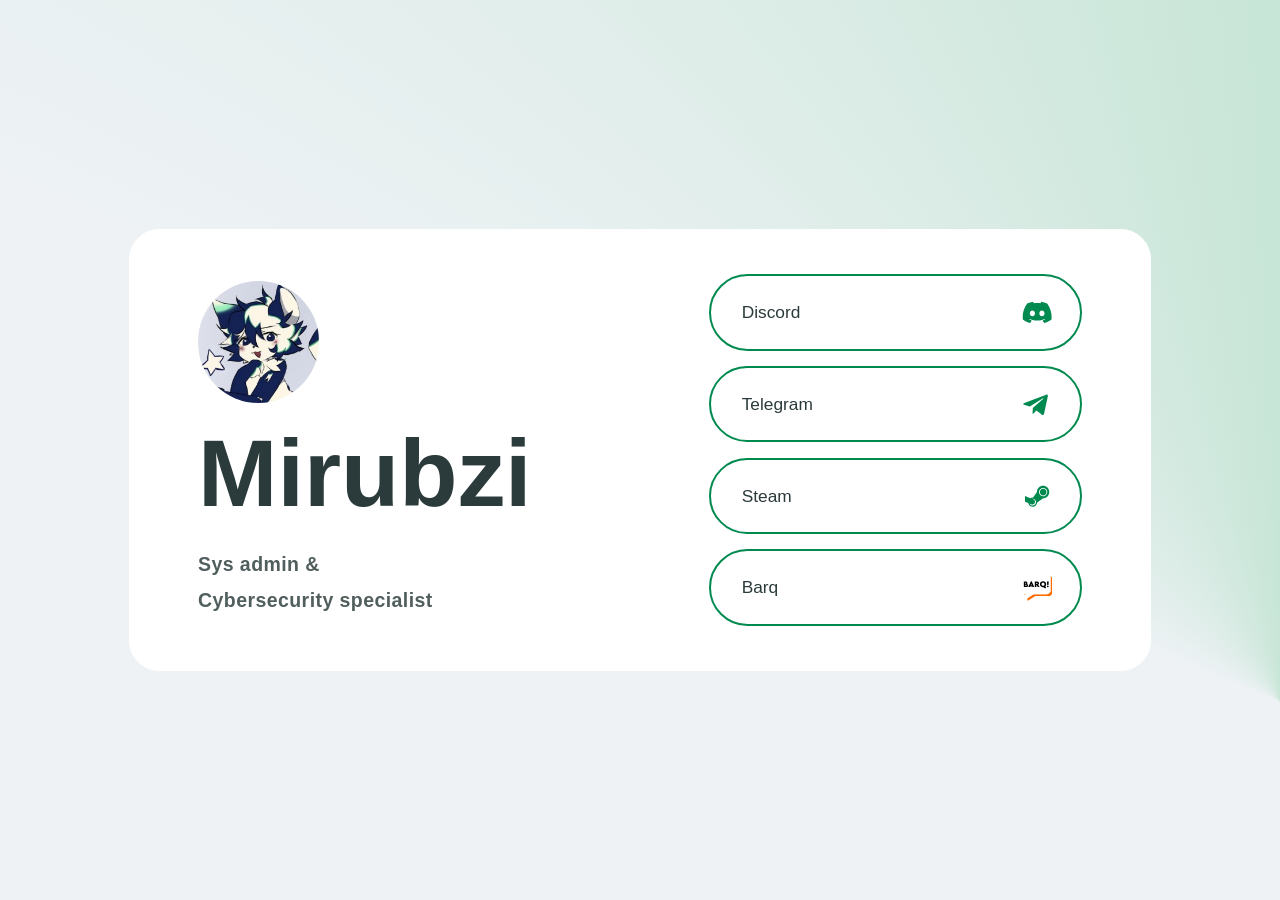
==== commit a344d04e: "Update index.html" ====
--- a/index.html
+++ b/index.html
@@ -1,4 +1,4 @@
-<!DOCTYPE html>
+<!DOCTYPE html5>
 <html lang="en">
 
 <head>
--- a/style.css
+++ b/style.css
@@ -0,0 +1,759 @@
+/* =========================================
+   THEME VARIABLES (Dark Mode by Default) 
+   ========================================= */
+:root {
+  --background-height: 100vh;
+  --site-language-alignment: left;
+  --site-language-direction: ltr;
+  --site-language-flex-alignment: flex-start;
+  --site-language-indent-left: 1;
+  --site-language-indent-right: 0;
+  --viewport-height: 100vh;
+
+  /* Colors */
+  --theme-bg-gradient: conic-gradient(from 115deg at 100% 78%, #000000 49%, #006E40 72%);
+  --theme-bg-loader: #000000;
+  --theme-card-bg: #212121;
+  --theme-card-border: rgba(0, 0, 0, 0.5);
+  --theme-text-main: #AFC2C4;
+  --theme-text-muted: rgba(189, 200, 201, 0.82);
+  --theme-text-mark: #6EFFBF;
+  --theme-btn-border: #006E40;
+  --theme-accent: #00A35F;
+  --theme-code-bg: rgba(144, 144, 144, 0.25);
+}
+
+/* =========================================
+   LIGHT MODE OVERRIDES
+   ========================================= */
+@media (prefers-color-scheme: light) {
+  :root {
+    --theme-bg-gradient: conic-gradient(from 115deg at 100% 78%, #eef2f5 49%, #bfe3d0 72%);
+    --theme-bg-loader: #eef2f5;
+    --theme-card-bg: #ffffff;
+    --theme-card-border: rgba(0, 0, 0, 0.08);
+    --theme-text-main: #2b3a3b;
+    --theme-text-muted: rgba(43, 58, 59, 0.82);
+    --theme-text-mark: #008a50;
+    --theme-btn-border: #008a50;
+    --theme-accent: #008a50;
+    --theme-code-bg: rgba(0, 0, 0, 0.05);
+  }
+}
+
+html,
+body, div, span, applet, object, iframe, h1, h2, h3, h4, h5, h6, p, blockquote, pre, a, abbr, acronym, address, big, cite, code, del, dfn, em, img, ins, kbd, q, s, samp, small, strike, strong, sub, sup, tt, var, b, u, i, center, dl, dt, dd, ol, ul, li, fieldset, form, label, legend, table, caption, tbody, tfoot, thead, tr, th, td, article, aside, canvas, details, embed, figure, figcaption, footer, header, hgroup, menu, nav, output, ruby, section, summary, time, mark, audio, video {
+  margin: 0;
+  padding: 0;
+  border: 0;
+  font-size: 100%;
+  font: inherit;
+  vertical-align: baseline;
+}
+
+article, aside, details, figcaption, figure, footer, header, hgroup, menu, nav, section {
+  display: block;
+}
+
+body {
+  line-height: 1;
+}
+
+ol, ul {
+  list-style: none;
+}
+
+blockquote, q {
+  quotes: none;
+}
+
+blockquote:before, blockquote:after, q:before, q:after {
+  content: '';
+  content: none;
+}
+
+table {
+  border-collapse: collapse;
+  border-spacing: 0;
+}
+
+body {
+  -webkit-text-size-adjust: none
+}
+
+mark {
+  background-color: transparent;
+  color: inherit
+}
+
+input::-moz-focus-inner {
+  border: 0;
+  padding: 0
+}
+
+input[type="text"], input[type="email"], select, textarea {
+  -moz-appearance: none;
+  -webkit-appearance: none;
+  -ms-appearance: none;
+  appearance: none
+}
+
+*, *:before, *:after {
+  box-sizing: border-box;
+}
+
+body {
+  line-height: 1.0;
+  min-height: var(--viewport-height);
+  min-width: 320px;
+  overflow-x: hidden;
+  word-wrap: break-word;
+  background-color: var(--theme-bg-loader);
+}
+
+body:before {
+  background-attachment: scroll;
+  content: '';
+  display: block;
+  height: var(--background-height);
+  left: 0;
+  pointer-events: none;
+  position: fixed;
+  top: 0;
+  transform: scale(1);
+  width: 100vw;
+  z-index: 0;
+  background-image: var(--theme-bg-gradient);
+  background-position: 0% 0%;
+  background-repeat: repeat;
+  background-size: auto;
+}
+
+body:after {
+  background-color: var(--theme-bg-loader);
+  content: '';
+  display: block;
+  height: 90%;
+  left: 0;
+  opacity: 0;
+  pointer-events: none;
+  position: fixed;
+  top: 0;
+  transform: scale(1);
+  transition: opacity 1.375s ease-in-out 0s, visibility 1.375s 0s;
+  visibility: hidden;
+  width: 100%;
+  z-index: 1;
+}
+
+body.is-loading:after {
+  opacity: 1;
+  visibility: visible;
+}
+
+html {
+  font-size: 18pt;
+}
+
+u { text-decoration: underline; }
+strong { color: inherit; font-weight: bolder; }
+em { font-style: italic; }
+
+code {
+  background-color: var(--theme-code-bg);
+  border-radius: 0.25em;
+  font-family: "Google Sans", sans-serif;
+  font-size: 0.9em;
+  font-weight: normal;
+  letter-spacing: 0;
+  margin: 0 0.25em;
+  padding: 0.25em 0.5em;
+  text-indent: 0;
+}
+
+mark {
+  background-color: var(--theme-code-bg);
+}
+
+spoiler-text {
+  -webkit-text-stroke: 0;
+  background-color: rgba(32, 32, 32, 0.75);
+  text-shadow: none;
+  color: transparent;
+  cursor: pointer;
+  transition: color 0.1s ease-in-out;
+}
+
+spoiler-text.active {
+  color: var(--theme-card-bg);
+  cursor: text;
+}
+
+s { text-decoration: line-through; }
+sub { font-size: smaller; vertical-align: sub; }
+sup { font-size: smaller; vertical-align: super; }
+
+a {
+  color: inherit;
+  text-decoration: underline;
+  transition: color 0.25s ease;
+}
+
+a[onclick]:not([href]) {
+  cursor: pointer;
+}
+
+deferred-script { display: none; }
+
+#wrapper {
+  -webkit-overflow-scrolling: touch;
+  align-items: center;
+  display: flex;
+  flex-direction: column;
+  justify-content: center;
+  min-height: var(--viewport-height);
+  overflow: hidden;
+  position: relative;
+  z-index: 2;
+}
+
+#main {
+  --alignment: var(--site-language-alignment);
+  --flex-alignment: var(--site-language-flex-alignment);
+  --indent-left: var(--site-language-indent-left);
+  --indent-right: var(--site-language-indent-right);
+  --border-radius-tl: 0;
+  --border-radius-tr: 0;
+  --border-radius-br: 0;
+  --border-radius-bl: 0;
+  align-items: center;
+  display: flex;
+  flex-grow: 0;
+  flex-shrink: 0;
+  justify-content: center;
+  max-width: 100%;
+  position: relative;
+  text-align: var(--alignment);
+  z-index: 1;
+  transition: opacity 0.625s ease 0s, transform 0.625s ease 0s;
+}
+
+#main>.inner {
+  --padding-horizontal: 3rem;
+  --padding-vertical: 3rem;
+  --spacing: 0rem;
+  --width: 65rem;
+  border-radius: var(--border-radius-tl) var(--border-radius-tr) var(--border-radius-br) var(--border-radius-bl);
+  max-width: 100%;
+  position: relative;
+  width: var(--width);
+  z-index: 1;
+  padding: var(--padding-vertical) var(--padding-horizontal);
+}
+
+#main>.inner>* { margin-top: var(--spacing); margin-bottom: var(--spacing); }
+#main>.inner> :first-child { margin-top: 0 !important; }
+#main>.inner> :last-child { margin-bottom: 0 !important; }
+
+#main>.inner>.full {
+  margin-left: calc(var(--padding-horizontal) * -1);
+  max-width: calc(100% + calc(var(--padding-horizontal) * 2) + 0.4725px);
+  width: calc(100% + calc(var(--padding-horizontal) * 2) + 0.4725px);
+}
+
+#main>.inner>.full:first-child {
+  border-top-left-radius: inherit;
+  border-top-right-radius: inherit;
+  margin-top: calc(var(--padding-vertical) * -1) !important;
+}
+
+#main>.inner>.full:last-child {
+  border-bottom-left-radius: inherit;
+  border-bottom-right-radius: inherit;
+  margin-bottom: calc(var(--padding-vertical) * -1) !important;
+}
+
+#main>.inner>.full.screen {
+  border-radius: 0 !important;
+  max-width: 100vw;
+  position: relative;
+  width: 100vw;
+  left: 50%;
+  margin-left: -50vw;
+  right: auto;
+}
+
+body.is-loading #main { opacity: 0; transform: translateX(0.375rem); }
+
+body #wrapper:after {
+  background-position: center;
+  background-repeat: no-repeat;
+  background-size: contain;
+  content: '';
+  display: block;
+  height: 10rem;
+  left: calc(50% - 5rem);
+  opacity: 0;
+  pointer-events: none;
+  position: fixed;
+  top: calc(50% - 5rem);
+  transition: opacity 1s ease, visibility 1s;
+  visibility: hidden;
+  width: 10rem;
+  z-index: 100000;
+}
+
+body.is-loading { pointer-events: none; }
+
+body.is-loading.with-loader #wrapper:after {
+  background-image: url('[data-uri]');
+  opacity: 1;
+  transform: scale(1.0);
+  visibility: visible;
+}
+
+body.is-playing.with-loader #wrapper:after {
+  opacity: 0;
+  transform: scale(0.5);
+  transition: opacity 0.25s ease, transform 0.75s ease, visibility 0.25s;
+  visibility: hidden;
+}
+
+body.is-instant #main, body.is-instant #main>.inner>*, body.is-instant #main>.inner>section>* {
+  transition: none !important;
+}
+
+body.is-instant:after { display: none !important; transition: none !important; }
+
+.image {
+  display: block;
+  line-height: 0;
+  max-width: 100%;
+  position: relative;
+}
+
+.image .frame {
+  -webkit-backface-visibility: hidden;
+  backface-visibility: hidden;
+  -webkit-transform: translate3d(0, 0, 0);
+  transform: translate3d(0, 0, 0);
+  display: inline-block;
+  max-width: 100%;
+  overflow: hidden;
+  vertical-align: top;
+  width: 100%;
+}
+
+.image .frame img {
+  border-radius: 0 !important;
+  max-width: 100%;
+  vertical-align: top;
+  width: inherit;
+}
+
+.image.full .frame { display: block; }
+
+.image.full:first-child .frame {
+  border-top-left-radius: inherit;
+  border-top-right-radius: inherit;
+}
+
+.image.full:last-child .frame {
+  border-bottom-left-radius: inherit;
+  border-bottom-right-radius: inherit;
+}
+
+.image.style1 .frame {
+  width: 7rem;
+  border-radius: 100%;
+  transition: none;
+}
+
+.image.style1 .frame img { transition: none; }
+
+h1, h2, h3, p { direction: var(--site-language-direction); position: relative; }
+
+h1 span.p, h2 span.p, h3 span.p, p span.p { display: block; position: relative; }
+
+h1 span[style], h2 span[style], h3 span[style], p span[style],
+h1 strong, h2 strong, h3 strong, p strong,
+h1 a, h2 a, h3 a, p a,
+h1 code, h2 code, h3 code, p code,
+h1 mark, h2 mark, h3 mark, p mark,
+h1 spoiler-text, h2 spoiler-text, h3 spoiler-text, p spoiler-text {
+  -webkit-text-fill-color: currentcolor;
+}
+
+h1.style1, h2.style1, h3.style1, p.style1 {
+  color: var(--theme-text-main);
+  font-family: "Google Sans", sans-serif;
+  font-size: 5.5em;
+  line-height: 1;
+  font-weight: 550;
+}
+
+h1.style1 mark, h2.style1 mark, h3.style1 mark, p.style1 mark {
+  background-color: transparent;
+}
+
+h1.style1 a, h2.style1 a, h3.style1 a, p.style1 a { text-decoration: none; }
+h1.style1 a:hover, h2.style1 a:hover, h3.style1 a:hover, p.style1 a:hover { text-decoration: underline; }
+
+h1.style1 span.p:nth-child(n + 2), h2.style1 span.p:nth-child(n + 2),
+h3.style1 span.p:nth-child(n + 2), p.style1 span.p:nth-child(n + 2) {
+  margin-top: 1rem;
+}
+
+h1.style2, h2.style2, h3.style2, p.style2 {
+  color: var(--theme-text-muted);
+  font-family: "Google Sans", sans-serif;
+  letter-spacing: 0.025rem;
+  width: calc(100% + 0.025rem);
+  font-size: 1.125em;
+  line-height: 1.875;
+  font-weight: 700;
+}
+
+h1.style2 mark, h2.style2 mark, h3.style2 mark, p.style2 mark {
+  color: var(--theme-text-mark);
+  background-color: transparent;
+}
+
+h1.style2 a, h2.style2 a, h3.style2 a, p.style2 a { text-decoration: underline; }
+h1.style2 a:hover, h2.style2 a:hover, h3.style2 a:hover, p.style2 a:hover { text-decoration: none; }
+
+h1.style2 span.p:nth-child(n + 2), h2.style2 span.p:nth-child(n + 2),
+h3.style2 span.p:nth-child(n + 2), p.style2 span.p:nth-child(n + 2) {
+  margin-top: 1rem;
+}
+
+.buttons {
+  cursor: default;
+  display: flex;
+  justify-content: var(--flex-alignment);
+  letter-spacing: 0;
+  padding: 0;
+}
+
+.buttons li {
+  max-width: 100%;
+  text-align: var(--alignment);
+}
+
+.buttons li a {
+  align-items: center;
+  justify-content: center;
+  max-width: 100%;
+  text-align: center;
+  text-decoration: none;
+  vertical-align: middle;
+  white-space: nowrap;
+}
+
+.buttons.style2 {
+  gap: 0.375rem;
+  flex-direction: row;
+  flex-wrap: wrap;
+}
+
+.buttons.style2:not(:first-child) { margin-top: 0rem !important; }
+.buttons.style2:not(:last-child) { margin-bottom: 0rem !important; }
+
+.buttons.style2 li a {
+  display: inline-flex;
+  width: 12.625rem;
+  height: 2.5rem;
+  line-height: 2.5rem;
+  padding: 0 0.5rem;
+  vertical-align: middle;
+  font-family: "Google Sans", sans-serif;
+  letter-spacing: -0.025rem;
+  font-size: 0.75em;
+  font-weight: 400;
+  border-radius: 2.5rem;
+  transition: transform 0.5s ease, color 0.5s ease, background-color 0.5s ease, border-color 0.5s ease;
+}
+
+.buttons.style2 li a svg {
+  display: block;
+  fill: var(--theme-text-main);
+  flex-grow: 0;
+  flex-shrink: 0;
+  height: 100%;
+  min-width: 16px;
+  width: 1.375em;
+  margin-left: -0.125em;
+  margin-right: calc(0.375rem + 0rem);
+  transition: fill 0.5s ease;
+}
+
+.buttons.style2 li a .label { direction: var(--site-language-direction); overflow: hidden; }
+
+.buttons.style2 .button {
+  color: var(--theme-text-main);
+  border: solid 2px var(--theme-btn-border);
+}
+
+.buttons.style2 li a:hover { transform: scale(1.025); }
+
+#buttons01 .n01 svg { fill: var(--theme-accent); }
+
+.buttons.style1 {
+  gap: 0.875rem;
+  flex-direction: column;
+  flex-wrap: nowrap;
+}
+
+.buttons.style1 li a {
+  display: inline-flex;
+  width: 100vw;
+  height: auto;
+  line-height: 2rem;
+  padding: 0 1.75rem;
+  vertical-align: middle;
+  font-family: "Google Sans", sans-serif;
+  font-size: 1em;
+  font-weight: 400;
+  border-radius: 2.5rem;
+  flex-direction: row-reverse;
+  justify-content: flex-end;
+  padding-bottom: 1.09375rem;
+  padding-top: 1.09375rem;
+  white-space: normal;
+  align-items: flex-start;
+  transition: transform 0.5s ease, color 0.5s ease, background-color 0.5s ease, border-color 0.5s ease;
+}
+
+.buttons.style1 li a svg {
+  display: block;
+  fill: var(--theme-text-main);
+  flex-grow: 0;
+  flex-shrink: 0;
+  height: 2rem;
+  min-width: 16px;
+  width: 1.75em;
+  margin-left: 0.5em;
+  margin-right: calc(-0.125em + 0rem);
+  transition: fill 0.5s ease;
+}
+
+.buttons.style1 li a .label {
+  direction: var(--site-language-direction);
+  overflow: hidden;
+  flex-grow: 1;
+  flex-shrink: 1;
+  text-align: left;
+  width: 100%;
+}
+
+.buttons.style1 .button {
+  color: var(--theme-text-main);
+  border: solid 2px var(--theme-btn-border);
+}
+
+.buttons.style1 li a:hover { transform: scale(1.06); }
+
+#buttons04 .n01 svg,
+#buttons04 .n02 svg,
+#buttons04 .n03 svg,
+#buttons04 .n04 svg,
+#buttons04 .n05 svg {
+  fill: var(--theme-accent);
+}
+
+.container { position: relative; }
+.container>.wrapper {
+  vertical-align: top;
+  position: relative;
+  max-width: 100%;
+  border-radius: inherit;
+}
+
+.container>.wrapper>.inner {
+  vertical-align: top;
+  position: relative;
+  max-width: 100%;
+  border-radius: inherit;
+  text-align: var(--alignment);
+}
+
+#main .container.full:first-child>.wrapper,
+#main .container.full:first-child>.wrapper>.inner {
+  border-top-left-radius: inherit;
+  border-top-right-radius: inherit;
+}
+
+#main .container.full:last-child>.wrapper,
+#main .container.full:last-child>.wrapper>.inner {
+  border-bottom-left-radius: inherit;
+  border-bottom-right-radius: inherit;
+}
+
+#container01 {
+  display: flex;
+  width: 100%;
+  align-items: center;
+  justify-content: center;
+  background-color: var(--theme-card-bg);
+  border-color: var(--theme-card-border);
+  border-style: solid;
+  border-radius: 1.75rem;
+}
+
+#container01>.wrapper>.inner {
+  --gutters: calc(var(--padding-horizontal) * 2);
+  --padding-horizontal: 4rem;
+  --padding-vertical: 2.625rem;
+  --spacing: 1.375rem;
+  padding: var(--padding-vertical) var(--padding-horizontal);
+  border-radius: calc(1.75rem - 1px);
+}
+
+#container01>.wrapper { max-width: var(--width); width: 100%; }
+
+#container01.default>.wrapper>.inner>* { margin-bottom: var(--spacing); margin-top: var(--spacing); }
+#container01.default>.wrapper>.inner>*:first-child { margin-top: 0 !important; }
+#container01.default>.wrapper>.inner>*:last-child { margin-bottom: 0 !important; }
+
+#container01.columns>.wrapper>.inner { flex-wrap: wrap; display: flex; align-items: center; }
+#container01.columns>.wrapper>.inner>* {
+  flex-grow: 0;
+  flex-shrink: 0;
+  max-width: 100%;
+  text-align: var(--alignment);
+  padding: 0 0 0 var(--gutters);
+}
+
+#container01.columns>.wrapper>.inner>*>* { margin-bottom: var(--spacing); margin-top: var(--spacing); }
+#container01.columns>.wrapper>.inner>*>*:first-child { margin-top: 0 !important; }
+#container01.columns>.wrapper>.inner>*>*:last-child { margin-bottom: 0 !important; }
+#container01.columns>.wrapper>.inner>*:first-child { margin-left: calc(var(--gutters) * -1); }
+
+#container01.default>.wrapper>.inner>.full {
+  margin-left: calc(var(--padding-horizontal) * -1);
+  max-width: none !important;
+  width: calc(100% + (var(--padding-horizontal) * 2) + 0.4725px);
+}
+
+#container01.default>.wrapper>.inner>.full:first-child {
+  margin-top: calc(var(--padding-vertical) * -1) !important;
+  border-top-left-radius: inherit;
+  border-top-right-radius: inherit;
+}
+
+#container01.default>.wrapper>.inner>.full:last-child {
+  margin-bottom: calc(var(--padding-vertical) * -1) !important;
+  border-bottom-left-radius: inherit;
+  border-bottom-right-radius: inherit;
+}
+
+#container01.columns>.wrapper>.inner>div>.full {
+  margin-left: calc((var(--gutters) * -0.5) + 0.5px);
+  max-width: none !important;
+  width: calc(100% + var(--gutters) + 0.4725px - 1px);
+}
+
+#container01.columns>.wrapper>.inner>div:first-child>.full {
+  margin-left: calc(var(--padding-horizontal) * -1);
+  width: calc(100% + var(--padding-horizontal) + calc(var(--gutters) * 0.5) + 0.4725px - 0.5px);
+}
+
+#container01.columns>.wrapper>.inner>div:last-child>.full {
+  width: calc(100% + var(--padding-horizontal) + calc(var(--gutters) * 0.5) + 0.4725px - 0.5px);
+}
+
+#container01.columns>.wrapper>.inner>div>.full:first-child { margin-top: calc(var(--padding-vertical) * -1) !important; }
+#container01.columns>.wrapper>.inner>div>.full:last-child { margin-bottom: calc(var(--padding-vertical) * -1) !important; }
+
+#container01.columns>.wrapper>.inner>.full { align-self: stretch; }
+#container01.columns>.wrapper>.inner>.full:first-child { border-bottom-left-radius: inherit; border-top-left-radius: inherit; }
+#container01.columns>.wrapper>.inner>.full:last-child { border-bottom-right-radius: inherit; border-top-right-radius: inherit; }
+
+#container01.columns>.wrapper>.inner>.full>.full:first-child:last-child {
+  border-radius: inherit;
+  height: calc(100% + (var(--padding-vertical) * 2));
+}
+
+#container01.columns>.wrapper>.inner>.full>.full:first-child:last-child>* {
+  border-radius: inherit;
+  height: 100%;
+  position: absolute;
+  width: 100%;
+}
+
+#container01>.wrapper>.inner> :nth-child(1) {
+  width: calc(50% + (var(--gutters) / 2));
+  --alignment: left;
+  --flex-alignment: flex-start;
+  --indent-left: 1;
+  --indent-right: 0;
+}
+
+#container01>.wrapper>.inner> :nth-child(2) {
+  width: calc(50% + (var(--gutters) / 2));
+}
+
+#credits span {
+  color: rgba(128, 128, 128, 0.498);
+  margin-top: 1.5rem !important;
+}
+
+@media (max-width: 1680px) { html { font-size: 13pt; } }
+@media (max-width: 1280px) { html { font-size: 13pt; } }
+@media (max-width: 980px) { html { font-size: 11pt; } }
+
+@media (max-width: 736px) {
+  html { font-size: 11pt; }
+  #main>.inner { --padding-horizontal: 2rem; --padding-vertical: 3rem; --spacing: 0rem; }
+  .image.style1:not(:first-child) { margin-top: 1.5rem !important; }
+  .image.style1:not(:last-child) { margin-bottom: 1.5rem !important; }
+  .image.style1 .frame { width: 7rem; }
+  h1.style1, h2.style1, h3.style1, p.style1 { letter-spacing: 0rem; width: 100%; font-size: 2.75em; line-height: 1; }
+  h1.style2, h2.style2, h3.style2, p.style2 { letter-spacing: 0.021875rem; width: calc(100% + 0.021875rem); font-size: 0.875em; line-height: 1.875; }
+  .buttons.style2 { gap: 0.375rem; }
+  .buttons.style2:not(:first-child) { margin-top: 0rem !important; }
+  .buttons.style2:not(:last-child) { margin-bottom: 0rem !important; }
+  .buttons.style2 li a { letter-spacing: -0.025rem; font-size: 0.75em; }
+  .buttons.style2 li a svg { width: 1.375em; }
+  .buttons.style1 { gap: 0.875rem; }
+  .buttons.style1 li a { letter-spacing: 0rem; font-size: 1em; }
+  .buttons.style1 li a svg { width: 1.75em; }
+  #container01 { --alignment: center; --flex-alignment: center; --indent-left: 1; --indent-right: 1; }
+  #container01>.wrapper>.inner { --gutters: 5rem; --padding-horizontal: 2.5rem; --padding-vertical: 4rem; --spacing: 1.375rem; }
+  #container01.columns>.wrapper>.inner { flex-direction: column !important; flex-wrap: nowrap !important; }
+  #container01.columns>.wrapper>.inner>span { height: 0; margin-top: calc(var(--gutters) * -1); pointer-events: none; visibility: hidden; }
+  #container01.columns>.wrapper>.inner>*:first-child { margin-left: 0 !important; padding-top: 0 !important; }
+  #container01.columns>.wrapper>.inner>* { padding: calc(var(--gutters) * 0.3) 0 !important; }
+  #container01.columns>.wrapper>.inner>*:last-child { padding-bottom: 0 !important; }
+  #container01.columns>.wrapper>.inner>div>.full { margin-left: calc(var(--padding-horizontal) * -1); width: calc(100% + (var(--padding-horizontal) * 2) + 0.4725px); }
+  #container01.columns>.wrapper>.inner>div:first-of-type>.full { margin-left: calc(var(--padding-horizontal) * -1); width: calc(100% + (var(--padding-horizontal) * 2) + 0.4725px); }
+  #container01.columns>.wrapper>.inner>div:last-of-type>.full { margin-left: calc(var(--padding-horizontal) * -1); width: calc(100% + (var(--padding-horizontal) * 2) + 0.4725px); }
+  #container01.columns>.wrapper>.inner>div>.full:first-child { margin-top: calc((var(--gutters) * -0.5) + 0.5px) !important; }
+  #container01.columns>.wrapper>.inner>div>.full:last-child { margin-bottom: calc((var(--gutters) * -0.5) + 0.5px) !important; }
+  #container01.columns>.wrapper>.inner>div:first-of-type>.full:first-child { margin-top: calc(var(--padding-vertical) * -1) !important; }
+  #container01.columns>.wrapper>.inner>div:last-of-type>.full:last-child { margin-bottom: calc(var(--padding-vertical) * -1) !important; }
+  #container01.columns>.wrapper>.inner>div:first-of-type, #container01.columns>.wrapper>.inner>div:first-of-type>.full:first-child { border-top-left-radius: inherit; border-top-right-radius: inherit; }
+  #container01.columns>.wrapper>.inner>div:last-of-type, #container01.columns>.wrapper>.inner>div:last-of-type>.full:last-child { border-bottom-left-radius: inherit; border-bottom-right-radius: inherit; }
+  #container01.columns>.wrapper>.inner>div:first-of-type, #container01.columns>.wrapper>.inner>div:first-of-type>.full:last-child { border-bottom-left-radius: 0 !important; }
+  #container01.columns>.wrapper>.inner>div:last-of-type, #container01.columns>.wrapper>.inner>div:last-of-type>.full:first-child { border-top-right-radius: 0 !important; }
+  #container01.columns>.wrapper>.inner>.full>.full:first-child:last-child { height: auto; }
+  #container01.columns>.wrapper>.inner>.full>.full:first-child:last-child>* { height: auto; position: relative; width: auto; }
+  #container01>.wrapper>.inner> :nth-child(1) { --alignment: center; --flex-alignment: center; --indent-left: 1; --indent-right: 1; min-height: 100% !important; width: 100% !important; }
+  #container01>.wrapper>.inner> :nth-child(2) { --alignment: center; --flex-alignment: center; --indent-left: 1; --indent-right: 1; min-height: 100% !important; width: 100% !important; }
+}
+
+@media (max-width: 480px) {
+  #main>.inner { --spacing: 0rem; }
+  .buttons.style2 li a { width: 13.5rem; }
+  .buttons.style1 li a { max-width: 100%; width: 100%; }
+  #container01>.wrapper>.inner { --spacing: 1.203125rem; }
+}
+
+@media (max-width: 360px) {
+  #main>.inner { --padding-horizontal: 1.5rem; --padding-vertical: 2.25rem; --spacing: 0rem; }
+  h1.style1, h2.style1, h3.style1, p.style1 { font-size: 2.75em; }
+  h1.style2, h2.style2, h3.style2, p.style2 { font-size: 0.875em; }
+  .buttons.style2 { gap: 0.28125rem; }
+  .buttons.style1 { gap: 0.65625rem; }
+  #container01>.wrapper>.inner { --gutters: 5rem; --padding-horizontal: 1.875rem; --padding-vertical: 3rem; --spacing: 1.03125rem; }
+}
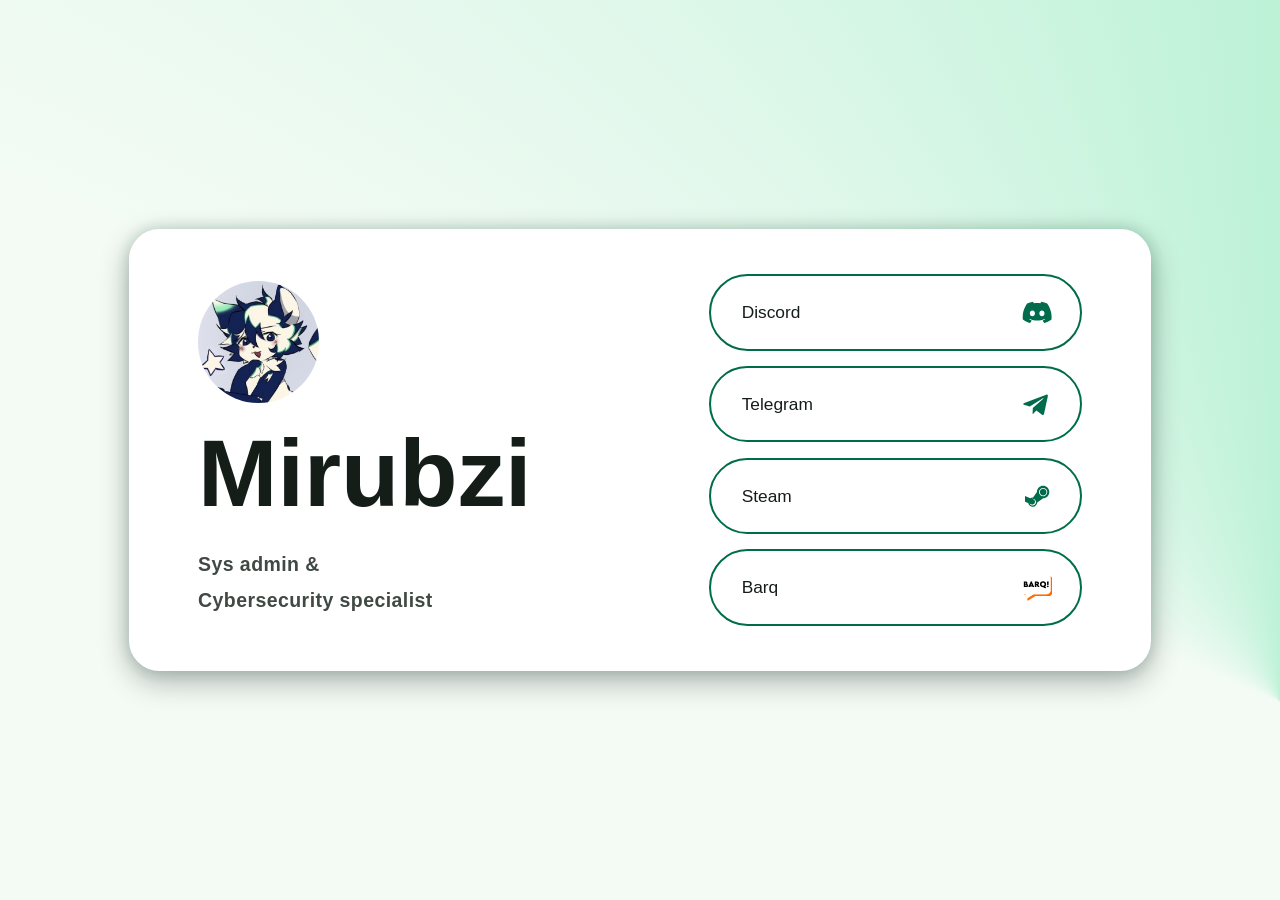
==== commit 86d83bf1: "Update index.html" ====
--- a/index.html
+++ b/index.html
@@ -11,10 +11,10 @@
   <meta property="og:title" content="Mirubzi">
   <meta property="og:type" content="website">
   <meta property="og:description" content="System administrator, cybersecurity specialist">
-  <meta property="og:image" content="https://card.paw.engineer/img/https-mirubzi.github.io-card-.jpg">
+  <meta property="og:image" content="https://card.paw.engineer/img/2053488415551766632.jpg">
   <meta property="og:image:type" content="image/jpeg">
   <meta property="og:image:width" content="1280">
-  <meta property="og:image:height" content="800">
+  <meta property="og:image:height" content="777">
   <meta property="og:url" content="https://card.paw.engineer">
   <meta property="twitter:card" content="summary_large_image">
   <link rel="canonical" href="https://card.paw.engineer">
--- a/style.css
+++ b/style.css
@@ -1,7 +1,9 @@
 /* =========================================
-   THEME VARIABLES (Dark Mode by Default) 
+   BASE VARIABLES & DEFAULT FALLBACK (DARK)
    ========================================= */
 :root {
+  color-scheme: dark;
+
   --background-height: 100vh;
   --site-language-alignment: left;
   --site-language-direction: ltr;
@@ -9,38 +11,56 @@
   --site-language-indent-left: 1;
   --site-language-indent-right: 0;
   --viewport-height: 100vh;
-
-  /* Colors */
-  --theme-bg-gradient: conic-gradient(from 115deg at 100% 78%, #000000 49%, #006E40 72%);
-  --theme-bg-loader: #000000;
-  --theme-card-bg: #212121;
-  --theme-card-border: rgba(0, 0, 0, 0.5);
-  --theme-text-main: #AFC2C4;
-  --theme-text-muted: rgba(189, 200, 201, 0.82);
-  --theme-text-mark: #6EFFBF;
-  --theme-btn-border: #006E40;
-  --theme-accent: #00A35F;
-  --theme-code-bg: rgba(144, 144, 144, 0.25);
+  --theme-bg-loader: #0D1511; 
+  --theme-bg-gradient: conic-gradient(from 115deg at 100% 78%, #0D1511 49%, #005235 72%);
+  --theme-card-bg: #1E2923; 
+  --theme-card-border: rgba(137, 147, 140, 0.35); 
+  --theme-text-main: #E0E4DF; 
+  --theme-text-muted: #A0A9A3; 
+  --theme-text-mark: #5CDEB0; 
+  --theme-btn-border: #5CDEB0; 
+  --theme-accent: #5CDEB0; 
+  --theme-code-bg: rgba(160, 169, 163, 0.12); 
 }
 
 /* =========================================
-   LIGHT MODE OVERRIDES
+   EXPLICIT DARK MODE
+   ========================================= */
+@media (prefers-color-scheme: dark) {
+  :root {
+    color-scheme: dark;
+    
+    --theme-bg-loader: #0D1511;
+    --theme-bg-gradient: conic-gradient(from 115deg at 100% 78%, #0D1511 49%, #005235 72%);
+    --theme-card-bg: #1E2923; 
+    --theme-card-border: rgba(137, 147, 140, 0.35); 
+    --theme-text-main: #E0E4DF;
+    --theme-text-muted: #A0A9A3;
+    --theme-text-mark: #5CDEB0;
+    --theme-btn-border: #5CDEB0;
+    --theme-accent: #5CDEB0;
+    --theme-code-bg: rgba(160, 169, 163, 0.12);
+  }
+}
+
+/* =========================================
+   NORMAL LIGHT MODE
    ========================================= */
 @media (prefers-color-scheme: light) {
   :root {
-    --theme-bg-gradient: conic-gradient(from 115deg at 100% 78%, #eef2f5 49%, #bfe3d0 72%);
-    --theme-bg-loader: #eef2f5;
-    --theme-card-bg: #ffffff;
-    --theme-card-border: rgba(0, 0, 0, 0.08);
-    --theme-text-main: #2b3a3b;
-    --theme-text-muted: rgba(43, 58, 59, 0.82);
-    --theme-text-mark: #008a50;
-    --theme-btn-border: #008a50;
-    --theme-accent: #008a50;
-    --theme-code-bg: rgba(0, 0, 0, 0.05);
+    color-scheme: light;
+    --theme-bg-loader: #F4FBF5; 
+    --theme-bg-gradient: conic-gradient(from 115deg at 100% 78%, #F4FBF5 49%, #B1F0D1 72%);
+    --theme-card-bg: #FFFFFF; 
+    --theme-card-border: rgba(111, 121, 115, 0.35); 
+    --theme-text-main: #151D19; 
+    --theme-text-muted: #404944; 
+    --theme-text-mark: #006C4B; 
+    --theme-btn-border: #006C4B;
+    --theme-accent: #006C4B;
+    --theme-code-bg: rgba(64, 73, 68, 0.06); 
   }
 }
-
 html,
 body, div, span, applet, object, iframe, h1, h2, h3, h4, h5, h6, p, blockquote, pre, a, abbr, acronym, address, big, cite, code, del, dfn, em, img, ins, kbd, q, s, samp, small, strike, strong, sub, sup, tt, var, b, u, i, center, dl, dt, dd, ol, ul, li, fieldset, form, label, legend, table, caption, tbody, tfoot, thead, tr, th, td, article, aside, canvas, details, embed, figure, figcaption, footer, header, hgroup, menu, nav, output, ruby, section, summary, time, mark, audio, video {
   margin: 0;
@@ -598,6 +618,9 @@
   border-color: var(--theme-card-border);
   border-style: solid;
   border-radius: 1.75rem;
+   box-shadow: 0 10px 30px rgba(0, 0, 0, 0.3), 
+              0 0 15px color-mix(in srgb, var(--theme-accent) 20%, transparent);
+   transition: background-color 0.4s ease, border-color 0.4s ease, box-shadow 0.4s ease;
 }
 
 #container01>.wrapper>.inner {
@@ -757,3 +780,36 @@
   .buttons.style1 { gap: 0.65625rem; }
   #container01>.wrapper>.inner { --gutters: 5rem; --padding-horizontal: 1.875rem; --padding-vertical: 3rem; --spacing: 1.03125rem; }
 }
+
+/* =========================================
+   BUTTON HOVER "NEON GLOW" ANIMATION
+   ========================================= */
+
+.buttons li a {
+  transition: all 0.6s cubic-bezier(0.25, 1, 0.5, 1) !important;
+  position: relative;
+  z-index: 1;
+}
+
+.buttons li a:hover {
+  box-shadow: 
+    0 0 10px color-mix(in srgb, var(--theme-accent) 70%, transparent),
+    0 0 25px color-mix(in srgb, var(--theme-accent) 40%, transparent),
+    inset 0 0 15px color-mix(in srgb, var(--theme-accent) 20%, transparent) !important;
+  
+  background-color: color-mix(in srgb, var(--theme-accent) 10%, transparent) !important;
+  border-color: var(--theme-accent) !important;
+  
+  transform: translateY(-1.5px) scale(1.01) !important;
+}
+
+.buttons li a:hover .label {
+  text-shadow: 0 0 8px color-mix(in srgb, var(--theme-accent) 90%, transparent);
+  color: #ffffff; 
+  transition: all 0.5s ease;
+}
+
+.buttons li a:hover svg {
+  filter: drop-shadow(0 0 6px var(--theme-accent));
+  fill: #ffffff !important; 
+}
